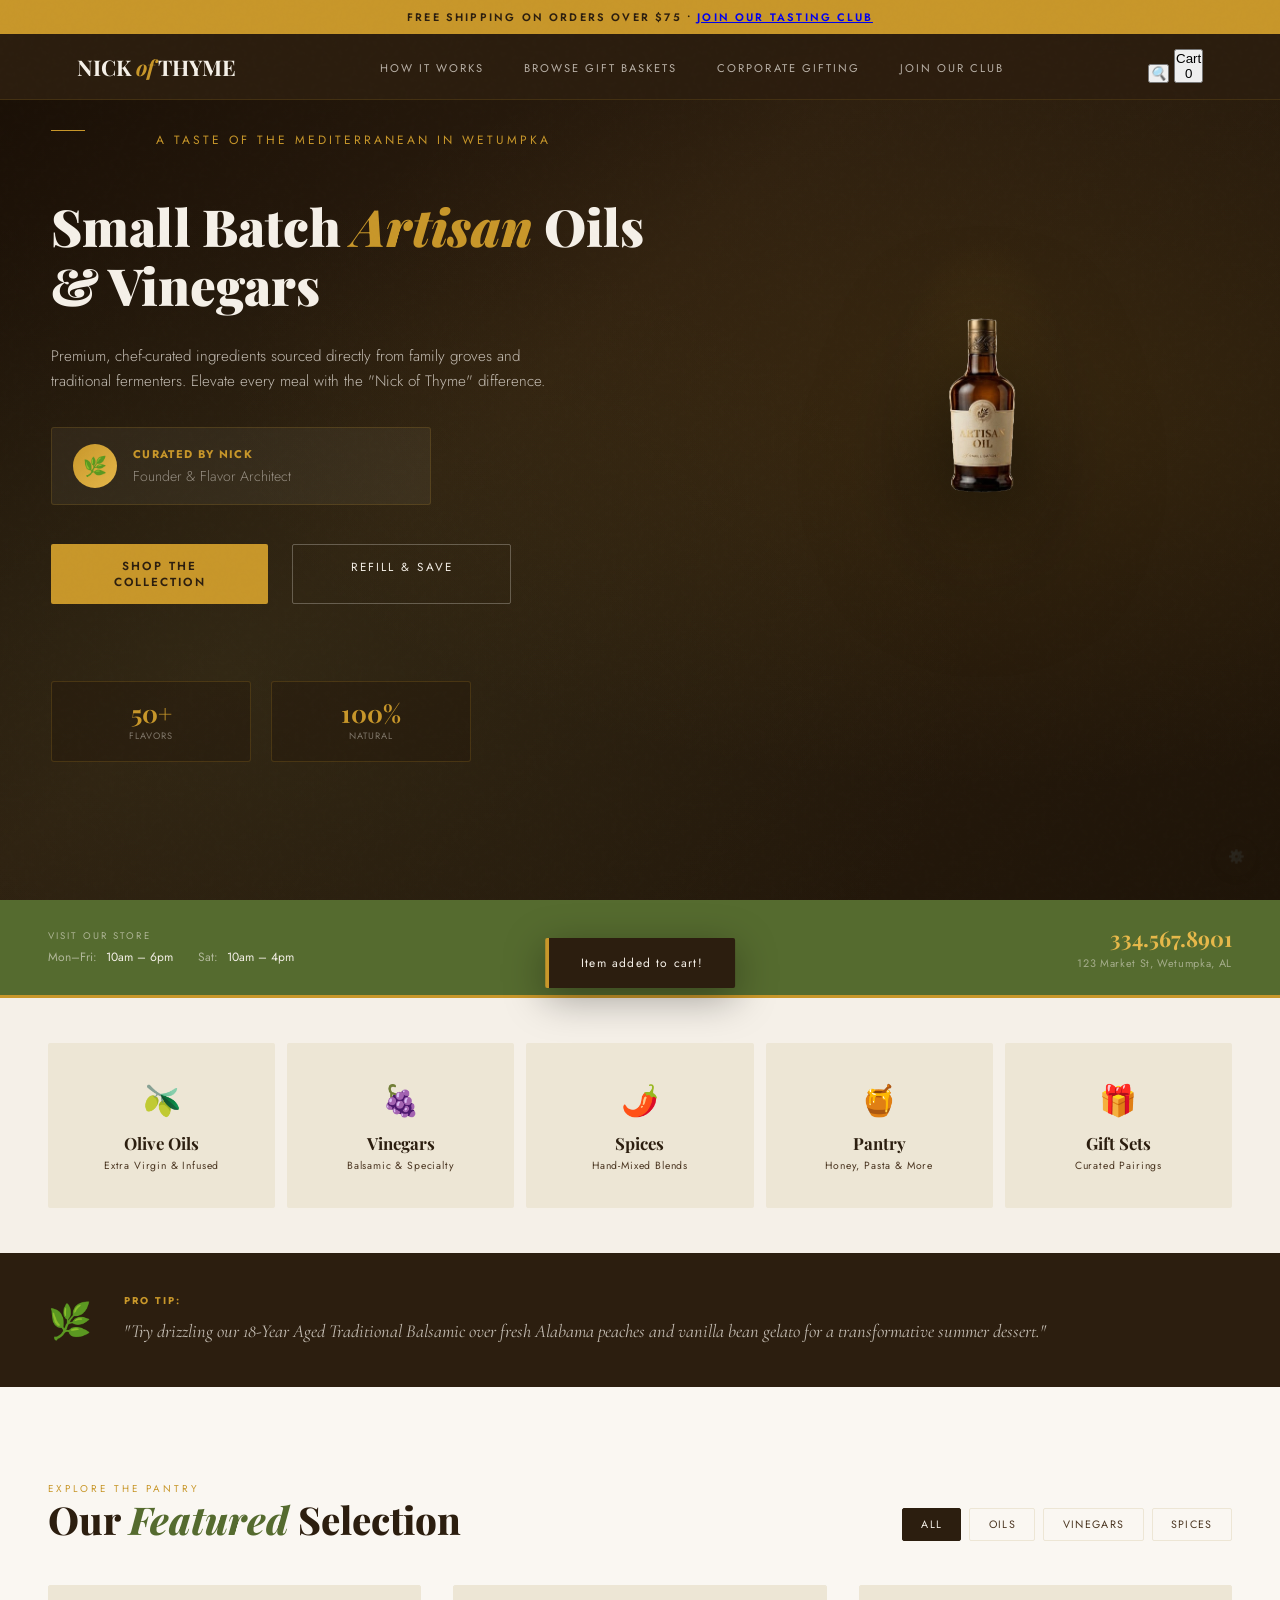
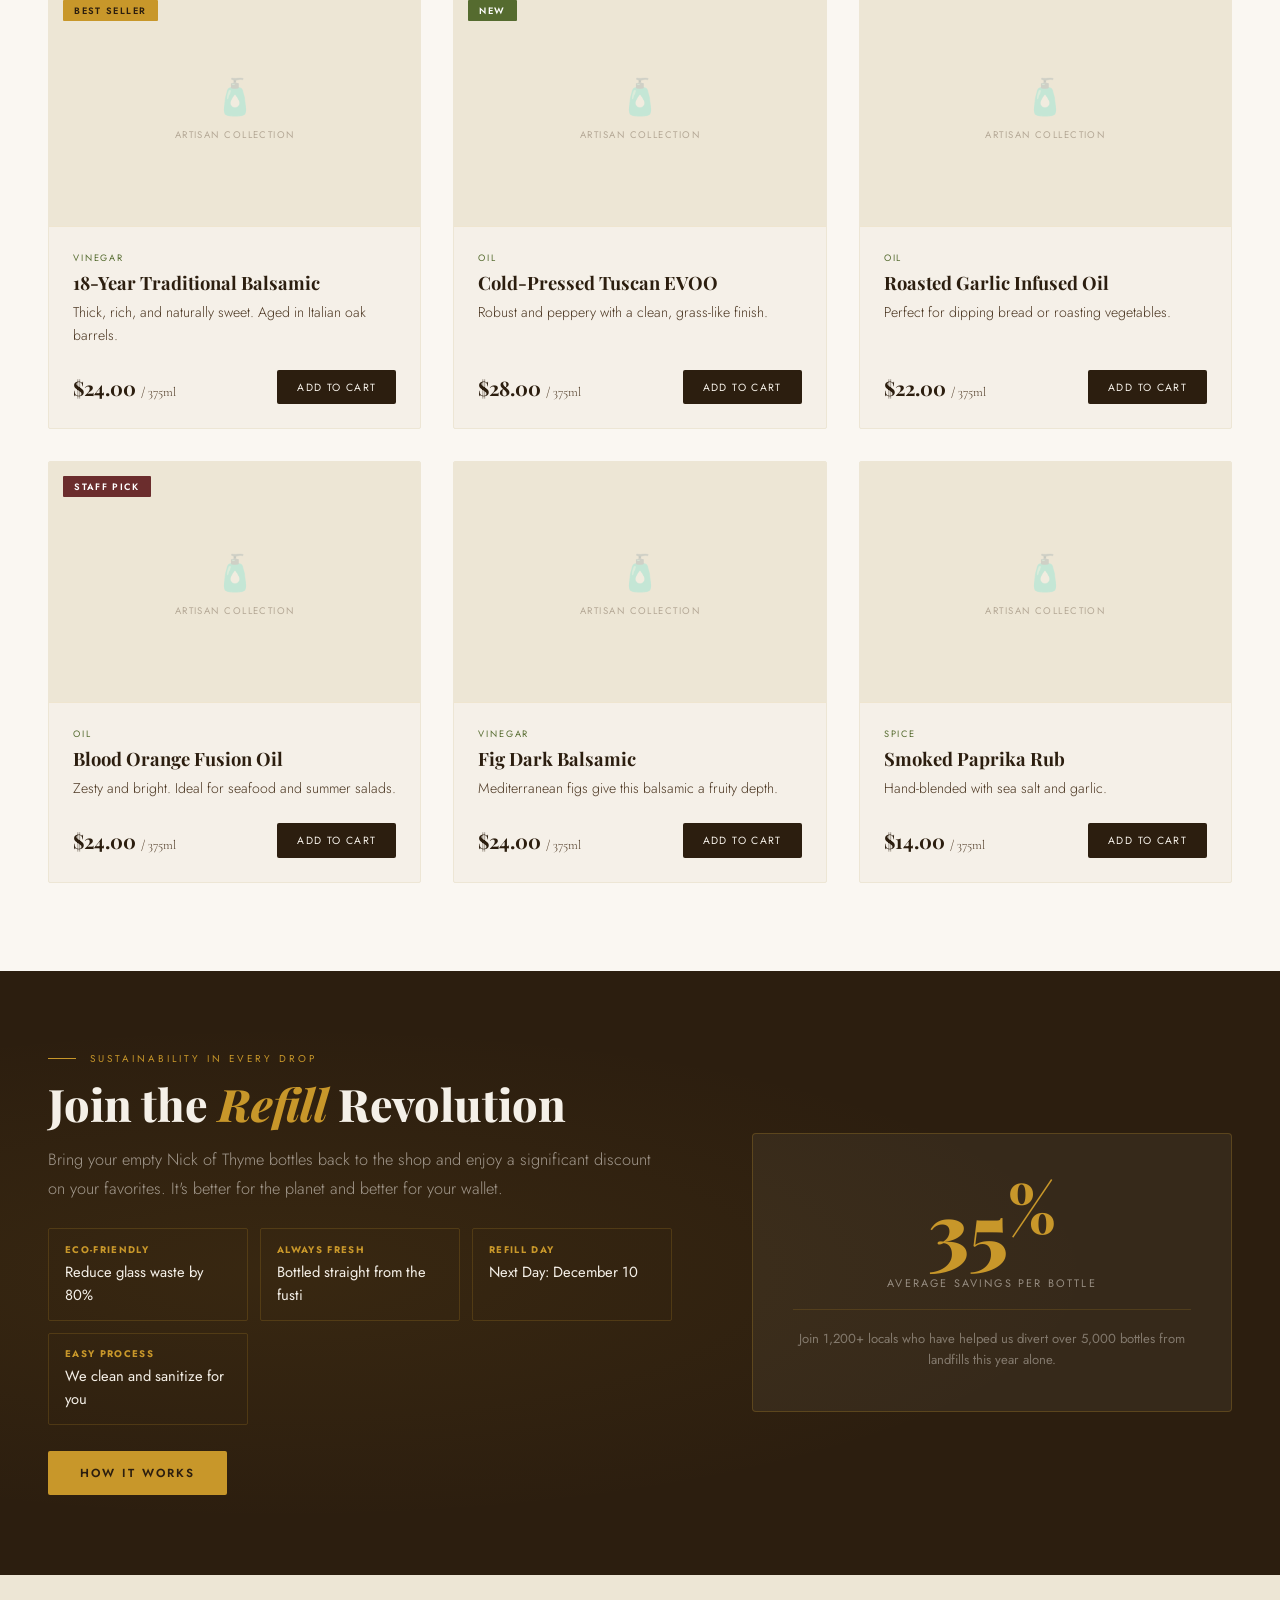
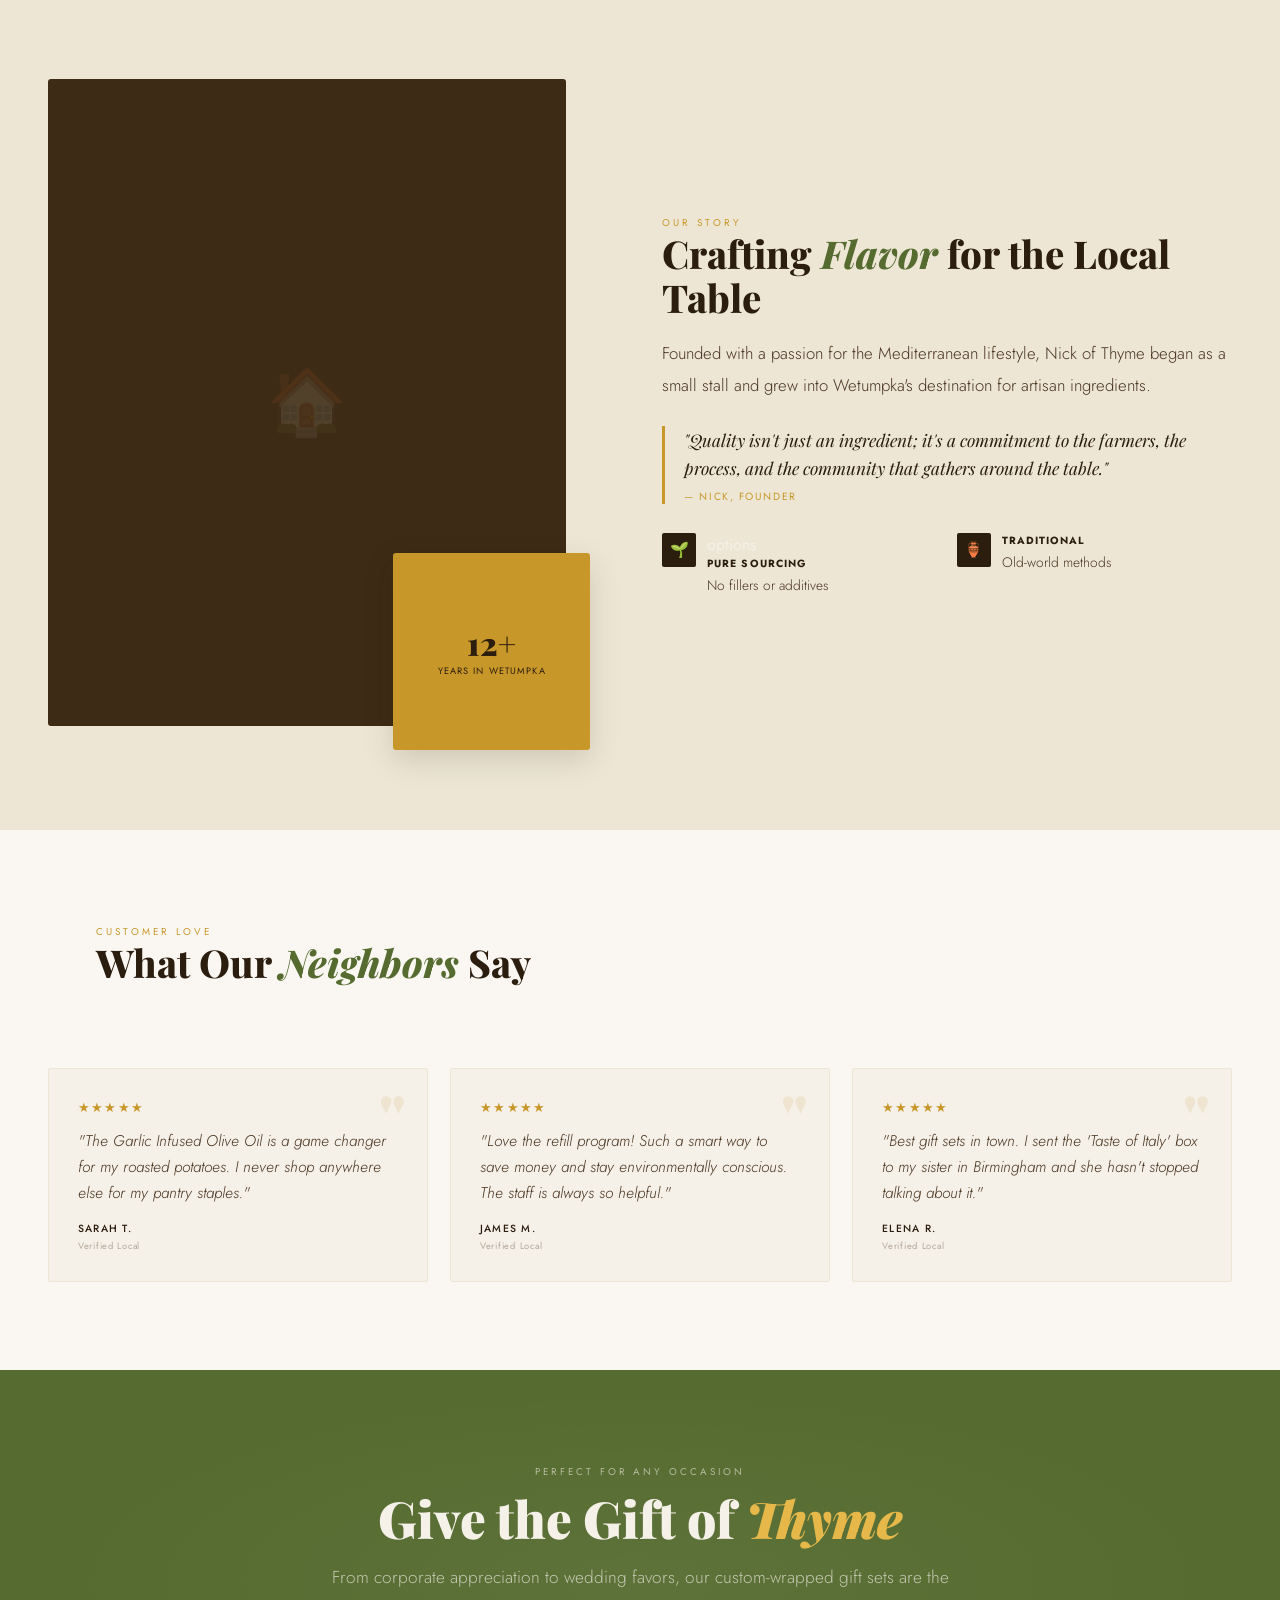
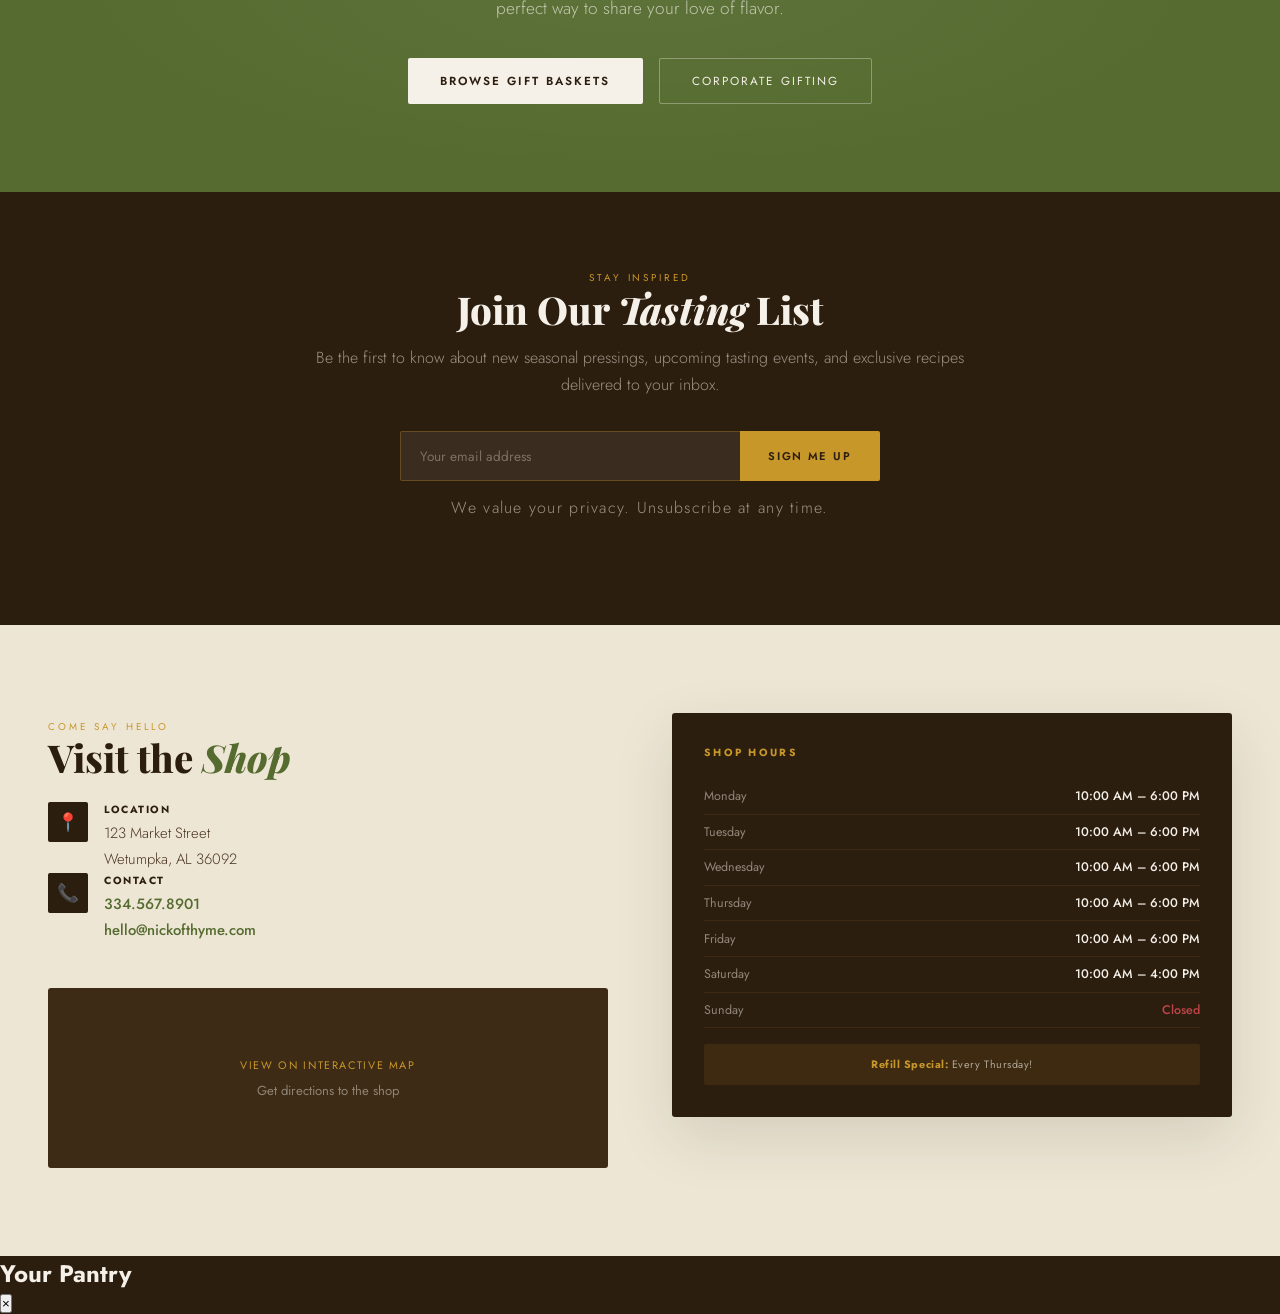
==== index.html @ d901229c "changed order of style sheets" ====
<!doctype html>
<html lang="en">
  <head>
    <meta charset="UTF-8" />
    <meta name="viewport" content="width=device-width, initial-scale=1.0" />
    <title>Nick of Thyme | Oil · Vinegar · Spices · Wetumpka, AL</title>

    <!-- Google Fonts -->
    <link
      href="https://fonts.googleapis.com/css2?family=Playfair+Display:ital,wght@0,400;0,700;0,900;1,400;1,700&family=Cormorant+Garamond:ital,wght@0,300;0,400;0,500;1,300;1,400&family=Jost:wght@300;400;500;600&display=swap"
      rel="stylesheet"
    />

    <!-- Core & Architecture Stylesheets -->
    <link rel="stylesheet" href="css/main.css" />
    <link rel="stylesheet" href="css/components.css" />
    <link rel="stylesheet" href="css/layout.css" />

    <!-- Third-Party Scripts -->
    <script src="https://js.stripe.com/v3/"></script>
    <script>
      // Automatically load the navbar fragment
      fetch("navbar.html")
        .then((response) => response.text())
        .then((data) => {
          document.getElementById("navbar-placeholder").innerHTML = data;
        })
        .catch((err) => console.error("Error loading navigation:", err));
    </script>
  </head>
  <body>
    <!-- ── ANNOUNCEMENT BAR ── -->
    <div class="ann-bar" id="ann-bar-top">
      FREE SHIPPING ON ORDERS OVER $75 •
      <a href="#club">JOIN OUR TASTING CLUB</a>
    </div>

    <!-- ── MAIN NAVIGATION ── -->
    <div id="navbar-placeholder"></div>

    <section class="hero">
      <div class="hero-bg"></div>
      <div class="hero-content">
        <div class="hero-left">
          <div class="hero-eyebrow">
            A Taste of the Mediterranean in Wetumpka
          </div>
          <h1>Small Batch <em>Artisan</em> Oils & Vinegars</h1>
          <p class="hero-sub">
            Premium, chef-curated ingredients sourced directly from family
            groves and traditional fermenters. Elevate every meal with the "Nick
            of Thyme" difference.
          </p>

          <div class="hero-founder">
            <div class="founder-avatar">🌿</div>
            <div class="founder-info">
              <strong>Curated by Nick</strong>
              <span>Founder & Flavor Architect</span>
            </div>
          </div>

          <div class="hero-ctas">
            <a href="#shop" class="btn-gold" aria-label="Shop our collection"
              >Shop the Collection</a
            >
            <a
              href="#refill"
              class="btn-outline-light"
              aria-label="Learn about our refill program"
              >Refill & Save</a
            >
          </div>

          <div class="hero-badges">
            <div class="h-badge">
              <span class="h-badge-num">50+</span>
              <span class="h-badge-lbl">Flavors</span>
            </div>
            <div class="h-badge">
              <span class="h-badge-num">100%</span>
              <span class="h-badge-lbl">Natural</span>
            </div>
          </div>
        </div>

        <div class="hero-visual">
          <div class="bottle-scene">
            <div class="bottle-glow"></div>
            <div class="bottle-float">
              <img
                src="images/artisan-oil-bottle.png"
                alt="Premium Artisan Olive Oil Bottle"
                class="bottle-image"
              />
            </div>
          </div>
        </div>
      </div>

      <div class="hero-scroll">
        <div class="scroll-line"></div>
        <span>Scroll</span>
      </div>
    </section>

    <!-- ── HOURS & STORE LOCATION INFO BAND ── -->
    <div class="hours-band">
      <div class="hours-band-inner">
        <div class="hb-section">
          <span class="hb-label">Visit Our Store</span>
          <div class="hb-hours">
            <div class="hb-item"><span>Mon–Fri:</span> 10am – 6pm</div>
            <div class="hb-item"><span>Sat:</span> 10am – 4pm</div>
          </div>
        </div>
        <div class="hb-contact">
          <a
            href="tel:3345678901"
            class="hb-phone"
            aria-label="Call us at 334-567-8901"
            >334.567.8901</a
          >
          <p class="hb-address">123 Market St, Wetumpka, AL</p>
        </div>
      </div>
    </div>

    <!-- ── CATEGORY QUICK-LINKS ── -->
    <section class="cats">
      <div class="cats-inner">
        <div
          class="cat-card"
          onclick="filterCategory('oil')"
          role="button"
          tabindex="0"
          aria-label="View Olive Oils"
        >
          <span class="cat-icon">🫒</span>
          <span class="cat-name">Olive Oils</span>
          <span class="cat-sub">Extra Virgin & Infused</span>
        </div>

        <div
          class="cat-card"
          onclick="filterCategory('vinegar')"
          role="button"
          tabindex="0"
          aria-label="View Vinegars"
        >
          <span class="cat-icon">🍇</span>
          <span class="cat-name">Vinegars</span>
          <span class="cat-sub">Balsamic & Specialty</span>
        </div>

        <div
          class="cat-card"
          onclick="filterCategory('spices')"
          role="button"
          tabindex="0"
          aria-label="View Spices"
        >
          <span class="cat-icon">🌶️</span>
          <span class="cat-name">Spices</span>
          <span class="cat-sub">Hand-Mixed Blends</span>
        </div>

        <div
          class="cat-card"
          onclick="filterCategory('pantry')"
          role="button"
          tabindex="0"
          aria-label="View Pantry Items"
        >
          <span class="cat-icon">🍯</span>
          <span class="cat-name">Pantry</span>
          <span class="cat-sub">Honey, Pasta & More</span>
        </div>

        <div
          class="cat-card"
          onclick="filterCategory('gifts')"
          role="button"
          tabindex="0"
          aria-label="View Gifts"
        >
          <span class="cat-icon">🎁</span>
          <span class="cat-name">Gift Sets</span>
          <span class="cat-sub">Curated Pairings</span>
        </div>
      </div>
    </section>

    <!-- ── TASTING BANNER BAND ── -->
    <section class="tasting-band">
      <div class="tasting-inner">
        <span class="tasting-olive">🌿</span>
        <p class="tasting-text">
          <strong>Pro Tip:</strong>
          "Try drizzling our 18-Year Aged Traditional Balsamic over fresh
          Alabama peaches and vanilla bean gelato for a transformative summer
          dessert."
        </p>
      </div>
    </section>

    <!-- ── SHOP SECTION STOREFRONT ── -->
    <section class="shop" id="shop">
      <div class="sec-header">
        <div class="sh-left">
          <span class="sec-eyebrow">Explore the Pantry</span>
          <h2 class="sec-title">Our <em>Featured</em> Selection</h2>
        </div>
        <div
          class="filter-row"
          role="tablist"
          aria-label="Product Filtering Options"
        >
          <button
            class="ftab active"
            onclick="filterCategory('all')"
            role="tab"
            aria-selected="true"
            aria-label="Show all products"
          >
            All
          </button>
          <button
            class="ftab"
            onclick="filterCategory('oil')"
            role="tab"
            aria-selected="false"
            aria-label="Show only oils"
          >
            Oils
          </button>
          <button
            class="ftab"
            onclick="filterCategory('vinegar')"
            role="tab"
            aria-selected="false"
            aria-label="Show only vinegars"
          >
            Vinegars
          </button>
          <button
            class="ftab"
            onclick="filterCategory('spices')"
            role="tab"
            aria-selected="false"
            aria-label="Show only spices"
          >
            Spices
          </button>
        </div>
      </div>

      <!-- Target Grid Container for Dynamic JavaScript Injection -->
      <div class="pgrid" id="product-grid" aria-live="polite"></div>
    </section>

    <!-- ── REFILL & SUSTAINABILITY SECTION ── -->
    <section class="refill" id="refill">
      <div class="refill-inner">
        <div class="refill-text">
          <div class="re">Sustainability in Every Drop</div>
          <h2>Join the <em>Refill</em> Revolution</h2>
          <p>
            Bring your empty Nick of Thyme bottles back to the shop and enjoy a
            significant discount on your favorites. It's better for the planet
            and better for your wallet.
          </p>

          <div class="refill-grid">
            <div class="ri">
              <strong>Eco-Friendly</strong>
              <span>Reduce glass waste by 80%</span>
            </div>
            <div class="ri">
              <strong>Always Fresh</strong>
              <span>Bottled straight from the fusti</span>
            </div>
            <div class="ri">
              <strong>Refill Day</strong>
              <span id="next-refill-day">Loading next Thursday...</span>
            </div>
            <div class="ri">
              <strong>Easy Process</strong>
              <span>We clean and sanitize for you</span>
            </div>
          </div>

          <button
            class="btn-gold"
            aria-label="Learn how the refill program works"
          >
            How it Works
          </button>
        </div>

        <div
          class="savings-card"
          role="region"
          aria-label="Savings Information"
        >
          <span class="savings-big">35<sup>%</sup></span>
          <span class="savings-lbl">Average Savings per bottle</span>
          <p class="savings-note">
            Join 1,200+ locals who have helped us divert over 5,000 bottles from
            landfills this year alone.
          </p>
        </div>
      </div>
    </section>

    <!-- ── ABOUT OUR STORY SECTION ── -->
    <section class="about" id="about">
      <div class="about-inner">
        <div class="about-img-wrap">
          <div
            class="about-img"
            role="img"
            aria-label="Nick of Thyme Story Illustration Placeholder"
          >
            <span style="font-size: 4rem; opacity: 0.1">🏠</span>
          </div>
          <div class="about-accent">
            <strong>12+</strong>
            <span>Years in Wetumpka</span>
          </div>
        </div>
        <div class="about-text">
          <span class="sec-eyebrow">Our Story</span>
          <h2>Crafting <em>Flavor</em> for the Local Table</h2>
          <p>
            Founded with a passion for the Mediterranean lifestyle, Nick of
            Thyme began as a small stall and grew into Wetumpka's destination
            for artisan ingredients.
          </p>
          <div class="about-quote">
            <blockquote>
              "Quality isn't just an ingredient; it's a commitment to the
              farmers, the process, and the community that gathers around the
              table."
            </blockquote>
            <cite>— Nick, Founder</cite>
          </div>
          <div class="about-feats">
            <div class="af">
              <div class="af-icon">🌱</div>
              <div class="af-text">
                options <strong>Pure Sourcing</strong>
                <span>No fillers or additives</span>
              </div>
            </div>
            <div class="af">
              <div class="af-icon">🏺</div>
              <div class="af-text">
                <strong>Traditional</strong>
                <span>Old-world methods</span>
              </div>
            </div>
          </div>
        </div>
      </div>
    </section>

    <!-- ── CUSTOMER REVIEWS SECTION ── -->
    <section class="reviews">
      <div class="sec-header header-center">
        <div>
          <span class="sec-eyebrow">Customer Love</span>
          <h2 class="sec-title">What Our <em>Neighbors</em> Say</h2>
        </div>
      </div>

      <div class="reviews-grid">
        <div class="rcard" role="article">
          <div class="rstars" aria-label="5 stars">★★★★★</div>
          <p class="rtext">
            "The Garlic Infused Olive Oil is a game changer for my roasted
            potatoes. I never shop anywhere else for my pantry staples."
          </p>
          <div class="rauthor">Sarah T.</div>
          <div class="rsource">Verified Local</div>
        </div>

        <div class="rcard" role="article">
          <div class="rstars" aria-label="5 stars">★★★★★</div>
          <p class="rtext">
            "Love the refill program! Such a smart way to save money and stay
            environmentally conscious. The staff is always so helpful."
          </p>
          <div class="rauthor">James M.</div>
          <div class="rsource">Verified Local</div>
        </div>

        <div class="rcard" role="article">
          <div class="rstars" aria-label="5 stars">★★★★★</div>
          <p class="rtext">
            "Best gift sets in town. I sent the 'Taste of Italy' box to my
            sister in Birmingham and she hasn't stopped talking about it."
          </p>
          <div class="rauthor">Elena R.</div>
          <div class="rsource">Verified Local</div>
        </div>
      </div>
    </section>

    <!-- ── CURATED GIFTING SECTION ── -->
    <section class="gifts" id="gifts">
      <div class="gifts-inner">
        <div class="gifts-content">
          <span class="sec-eyebrow">Perfect for Any Occasion</span>
          <h2>Give the Gift of <em>Thyme</em></h2>
          <p>
            From corporate appreciation to wedding favors, our custom-wrapped
            gift sets are the perfect way to share your love of flavor.
          </p>
        </div>

        <div class="gift-btns">
          <button class="btn-cream" aria-label="Shop gift baskets">
            Browse Gift Baskets
          </button>
          <button class="btn-ghost-c" aria-label="Order corporate gifts">
            Corporate Gifting
          </button>
        </div>
      </div>
    </section>

    <!-- ── TASTING CLUB EMAIL NEWSLETTER ── -->
    <section class="email-section" id="club">
      <div class="email-inner">
        <span class="sec-eyebrow">Stay Inspired</span>
        <h2>Join Our <em>Tasting</em> List</h2>
        <p>
          Be the first to know about new seasonal pressings, upcoming tasting
          events, and exclusive recipes delivered to your inbox.
        </p>

        <form
          class="email-form"
          onsubmit="
            event.preventDefault();
            showToast('Welcome to the club!');
            this.style.display = 'none';
            document.getElementById('email-success-msg').style.display =
              'block';
          "
        >
          <input
            type="email"
            class="email-input"
            placeholder="Your email address"
            required
            aria-label="Email address for newsletter"
          />
          <button
            type="submit"
            class="email-submit"
            aria-label="Subscribe to newsletter"
          >
            Sign Me Up
          </button>
        </form>

        <!-- Dynamic Form Success State Message -->
        <div class="email-success" id="email-success-msg" aria-live="polite">
          Thank you for joining! Check your inbox for a 10% discount code.
        </div>

        <p class="email-note">
          We value your privacy. Unsubscribe at any time.
        </p>
      </div>
    </section>

    <!-- ── VISIT & CONTACT DETAILS ── -->
    <section class="visit" id="visit">
      <div class="visit-inner">
        <div class="visit-text">
          <span class="sec-eyebrow">Come Say Hello</span>
          <h2>Visit the <em>Shop</em></h2>

          <div class="visit-details">
            <div class="visit-info-group">
              <div class="vi">
                <div class="vi-icon">📍</div>
                <div class="vi-text">
                  <strong>Location</strong>
                  <span>123 Market Street<br />Wetumpka, AL 36092</span>
                </div>
              </div>

              <div class="vi">
                <div class="vi-icon">📞</div>
                <div class="vi-text">
                  <strong>Contact</strong>
                  <a href="tel:3345678901" aria-label="Call store"
                    >334.567.8901</a
                  ><br />
                  <a
                    href="mailto:hello@nickofthyme.com"
                    aria-label="Email store"
                    >hello@nickofthyme.com</a
                  >
                </div>
              </div>
            </div>

            <a
              href="https://maps.google.com"
              target="_blank"
              rel="noopener"
              class="map-placeholder"
              aria-label="View store address on Google Maps"
            >
              <span>View on Interactive Map</span>
              <p>Get directions to the shop</p>
            </a>
          </div>
        </div>

        <!-- Operating Hours Card -->
        <div class="hours-box">
          <h3>Shop Hours</h3>
          <div class="hrow">
            <span class="day">Monday</span>
            <span class="time" id="hour-mon">10:00 AM – 6:00 PM</span>
          </div>
          <div class="hrow">
            <span class="day">Tuesday</span>
            <span class="time" id="hour-tue">10:00 AM – 6:00 PM</span>
          </div>
          <div class="hrow">
            <span class="day">Wednesday</span>
            <span class="time" id="hour-wed">10:00 AM – 6:00 PM</span>
          </div>
          <div class="hrow">
            <span class="day">Thursday</span>
            <span class="time" id="hour-thu">10:00 AM – 6:00 PM</span>
          </div>
          <div class="hrow">
            <span class="day">Friday</span>
            <span class="time" id="hour-fri">10:00 AM – 6:00 PM</span>
          </div>
          <div class="hrow">
            <span class="day">Saturday</span>
            <span class="time" id="hour-sat">10:00 AM – 4:00 PM</span>
          </div>
          <div class="hrow">
            <span class="day">Sunday</span>
            <span class="closed" id="hour-sun">Closed</span>
          </div>
          <div class="refill-note">
            <strong>Refill Special:</strong> Every Thursday!
          </div>
        </div>
      </div>
    </section>

    <!-- ── FOOTER placeholder ── -->
    <!-- TODO: Insert your layout footer component/include call right here -->

    <!-- ── SHOPPING CART OVERLAY & DRAWER ── -->
    <div
      class="cart-overlay"
      id="cart-overlay"
      onclick="toggleCart(false)"
    ></div>

    <div
      class="cart-drawer"
      id="cart-drawer"
      role="dialog"
      aria-modal="true"
      aria-label="Shopping Cart Drawer"
    >
      <div class="cart-head">
        <h2>Your Pantry</h2>
        <button
          class="close-cart"
          onclick="toggleCart(false)"
          aria-label="Close cart drawer"
        >
          &times;
        </button>
      </div>
      <div class="cart-body" id="cart-items-container"></div>
      <div class="cart-foot" id="cart-footer"></div>
    </div>

    <!-- ── STORE MANAGER DASHBOARD BUTTON TRIGGER ── -->
    <button
      class="admin-trigger"
      onclick="openAdmin()"
      title="Admin Settings"
      aria-label="Open Store Manager Settings"
    >
      ⚙️
    </button>

    <!-- ── ADMIN MANAGEMENT CONTROL MODAL ── -->
    <div
      class="admin-modal"
      id="admin-modal"
      role="dialog"
      aria-modal="true"
      aria-label="Store Manager Control Panel"
    >
      <div class="admin-card">
        <div class="admin-header">
          <h2>Store Manager</h2>
          <button
            class="admin-close-btn"
            onclick="closeAdmin()"
            aria-label="Close admin control panel"
          >
            &times;
          </button>
        </div>

        <!-- Dashboard Navigation Tabs -->
        <div class="admin-tabs" role="tablist" aria-label="Admin Sections">
          <div
            class="atab active"
            role="tab"
            aria-selected="true"
            onclick="switchAdminTab('ann', this)"
          >
            Announcement
          </div>
          <div
            class="atab"
            role="tab"
            aria-selected="false"
            onclick="switchAdminTab('hours', this)"
          >
            Store Hours
          </div>
          <div
            class="atab"
            role="tab"
            aria-selected="false"
            onclick="switchAdminTab('products', this)"
          >
            Products
          </div>
        </div>

        <!-- Active Panel Viewports -->
        <div class="admin-content">
          <!-- Announcement View Panel -->
          <div id="tab-ann" class="admin-panel active">
            <div class="admin-field">
              <label for="announceText">Top Bar Announcement Text/HTML</label>
              <textarea id="announceText" class="admin-input" rows="3">
FREE SHIPPING ON ORDERS OVER $75 • &lt;a&gt;JOIN OUR TASTING CLUB&lt;/a&gt;</textarea
              >
            </div>
            <button class="btn-gold" onclick="saveAnnouncement()">
              Update Banner
            </button>
          </div>

          <!-- Store Operating Hours Panel -->
          <div id="tab-hours" class="admin-panel">
            <div class="admin-field admin-grid-fields">
              <div>
                <label for="hour-mon-in">Mon-Fri Hours</label>
                <input
                  type="text"
                  type="text"
                  id="hour-mon-in"
                  class="admin-input"
                  value="10:00 AM – 6:00 PM"
                />
              </div>
              <div>
                <label for="hour-sat-in">Saturday Hours</label>
                <input
                  type="text"
                  id="hour-sat-in"
                  class="admin-input"
                  value="10:00 AM – 4:00 PM"
                />
              </div>
            </div>
            <button class="btn-gold" onclick="saveHours()">Save Hours</button>
          </div>

          <!-- Inventory & Products Panel -->
          <div id="tab-products" class="admin-panel">
            <p class="admin-placeholder-text">
              Product management coming soon to this dashboard.
            </p>
          </div>
        </div>
      </div>
    </div>

    <!-- ── GLOBAL NOTIFICATION TOAST UNIFIED POPUP ── -->
    <div class="toast" id="toast" role="status" aria-live="polite">
      Item added to cart!
    </div>

    <div id="footer-placeholder"></div>

    <!-- Main JavaScript Interface logic -->
    <script src="main.js"></script>
  </body>
</html>
---- css/main.css ----
/* ==========================================================================
   MAIN SITE SYSTEM CONFIGURATION (Synchronized with layout.css)
   ========================================================================== */
:root {
  /* Harmonized Color Palette */
  --cream: #f5f0e8;
  --parchment: #ede6d5;
  --bark: #2c1e0f;
  --bark-light: #3d2b15;
  --olive: #5a6b3a;
  --olive-light: #7a8f52;
  --gold: #c8972a;
  --gold-light: #e6b84a;
  --wine: #6b2d2d;
  --warm-white: #faf7f2;
  --text-dark: #1a1208;
  --text-mid: #4a3520;
  --shadow: 0 20px 60px rgba(44, 30, 15, 0.12);
}

html {
  scroll-behavior: smooth;
}

/* We removed the duplicate margin/padding overrides and global font families 
   from the body element so they no longer smash your layout.css adjustments.
*/

/* ==========================================================================
   HIGH-END TEXTURED GRAIN OVERLAY
   ========================================================================== */
body::before {
  content: "";
  position: fixed;
  inset: 0;
  /* Premium micro-grain fractal noise pattern layer */
  background-image: url("data:image/svg+xml,%3Csvg viewBox='0 0 200 200' xmlns='http://www.w3.org/2000/svg'%3E%3Cfilter id='n'%3E%3CfeTurbulence type='fractalNoise' baseFrequency='0.85' numOctaves='4' stitchTiles='stitch'/%3E%3C/filter%3E%3Crect width='100%25' height='100%25' filter='url(%23n)' opacity='0.035'/%3E%3C/svg%3E");
  pointer-events: none;
  z-index: 9999;
  opacity: 0.35; /* Softened slightly so it doesn't muddy dark background gradients */
}
---- css/components.css ----
/* ==========================================================================
   ── HERO SECTION ──
   ========================================================================== */
.hero {
  min-height: 100vh;
  background: var(--bark);
  position: relative;
  display: flex;
  align-items: center;
  overflow: hidden;
  padding-top: 110px; /* Accounts gracefully for fixed nav + announcement height */
  padding-bottom: 60px;
}

.hero-bg {
  position: absolute;
  inset: 0;
  background:
    radial-gradient(
      ellipse at 78% 45%,
      rgba(200, 151, 42, 0.1) 0%,
      transparent 55%
    ),
    radial-gradient(
      ellipse at 18% 75%,
      rgba(90, 107, 58, 0.13) 0%,
      transparent 50%
    ),
    linear-gradient(138deg, #180e05 0%, #2c1e0f 42%, #1e1408 100%);
}

.hero-content {
  position: relative;
  z-index: 2;
  max-width: 1280px;
  margin: 0 auto;
  padding: 0 5rem;
  display: grid;
  grid-template-columns: 1fr 1fr;
  align-items: center;
  gap: 4rem;
  width: 100%;
}

/* Added relative structural wrapper to give floating elements a safe anchor */
.hero-text-side {
  position: relative;
  display: flex;
  flex-direction: column;
  align-items: flex-start;
}

.hero-eyebrow {
  font-family: "Jost", sans-serif;
  font-size: 0.65rem;
  font-weight: 400;
  letter-spacing: 0.38em;
  text-transform: uppercase;
  color: var(--gold);
  margin-bottom: 1.4rem;
  display: flex;
  align-items: center;
  gap: 1rem;
  animation: fadeUp 0.8s ease both;
}

.hero-eyebrow::before {
  content: "";
  display: block;
  width: 34px;
  height: 1px;
  background: var(--gold);
  flex-shrink: 0;
}

.hero h1 {
  font-family: "Playfair Display", serif;
  font-size: clamp(
    2.4rem,
    5vw,
    5.2rem
  ); /* Slightly optimized low end font limit */
  font-weight: 900;
  color: var(--cream);
  line-height: 1.04;
  margin-bottom: 1.4rem;
  animation: fadeUp 0.8s ease 0.12s both;
}

.hero h1 em {
  color: var(--gold);
  font-style: italic;
}

.hero-sub {
  font-size: 1.12rem;
  font-weight: 300;
  color: rgba(245, 240, 232, 0.58);
  line-height: 1.78;
  max-width: 460px;
  margin-bottom: 1.8rem;
  animation: fadeUp 0.8s ease 0.25s both;
}

.hero-founder {
  display: flex;
  align-items: center;
  gap: 1rem;
  margin-bottom: 2.4rem;
  animation: fadeUp 0.8s ease 0.35s both;
  padding: 1rem 1.3rem;
  background: rgba(245, 240, 232, 0.05);
  border: 1px solid rgba(200, 151, 42, 0.18);
  border-radius: 3px;
  width: 100%;
  max-width: 380px;
}

.founder-avatar {
  width: 44px;
  height: 44px;
  border-radius: 50%;
  background: linear-gradient(135deg, var(--gold), var(--gold-light));
  display: flex;
  align-items: center;
  justify-content: center;
  font-size: 1.2rem;
  flex-shrink: 0;
}

.founder-info strong {
  font-family: "Jost", sans-serif;
  font-size: 0.7rem;
  letter-spacing: 0.12em;
  text-transform: uppercase;
  color: var(--gold);
  display: block;
  margin-bottom: 0.15rem;
}

.founder-info span {
  color: rgba(245, 240, 232, 0.5);
  font-size: 0.88rem;
  font-weight: 300;
}

.hero-ctas {
  display: flex;
  gap: 1rem;
  width: 100%;
  max-width: 460px;
  animation: fadeUp 0.8s ease 0.45s both;
}

.btn-gold,
.btn-outline-light {
  padding: 0.88rem 2rem;
  border-radius: 2px;
  font-family: "Jost", sans-serif;
  font-size: 0.73rem;
  letter-spacing: 0.18em;
  text-transform: uppercase;
  cursor: pointer;
  transition: all 0.28s;
  text-decoration: none;
  display: inline-block;
  flex: 1; /* Allows buttons to share container space equally */
  text-align: center;
}

.btn-gold {
  background: var(--gold);
  color: var(--bark);
  border: none;
  font-weight: 600;
}

.btn-gold:hover {
  background: var(--gold-light);
  transform: translateY(-2px);
  box-shadow: 0 8px 26px rgba(200, 151, 42, 0.3);
}

.btn-outline-light {
  background: transparent;
  color: var(--cream);
  border: 1px solid rgba(245, 240, 232, 0.28);
  font-weight: 400;
}

.btn-outline-light:hover {
  border-color: var(--cream);
  background: rgba(245, 240, 232, 0.07);
}

/* ── HERO VISUAL ASSETS ── */
.hero-visual {
  display: flex;
  justify-content: center;
  align-items: center;
  animation: fadeUp 0.8s ease 0.18s both;
  width: 100%;
}

.bottle-scene {
  position: relative;
  width: 340px;
  height: 470px;
}

.bottle-glow {
  position: absolute;
  top: 50%;
  left: 50%;
  transform: translate(-50%, -50%);
  width: 190px;
  height: 370px;
  background: radial-gradient(
    ellipse,
    rgba(200, 151, 42, 0.13) 0%,
    transparent 68%
  );
  border-radius: 50%;
}

.bottle-float {
  position: absolute;
  top: 50%;
  left: 50%;
  /* Added absolute translate vector centering alignment baseline safety anchor */
  transform: translate(-50%, -50%);
  filter: drop-shadow(0 26px 52px rgba(0, 0, 0, 0.52));
  animation: float 6s ease-in-out infinite;
}

.hero-badges {
  position: absolute;
  bottom: -45px; /* Shifted slightly to clear button bounds cleaner */
  left: 0;
  right: 0;
  display: flex;
  gap: 0.8rem;
  width: 100%;
}

.h-badge {
  background: rgba(245, 240, 232, 0.05);
  border: 1px solid rgba(200, 151, 42, 0.2);
  border-radius: 3px;
  padding: 0.7rem 0.9rem;
  text-align: center;
  flex: 1;
}

.h-badge-num {
  font-family: "Playfair Display", serif;
  font-size: 1.55rem;
  color: var(--gold);
  font-weight: 700;
  display: block;
  line-height: 1;
}

.h-badge-lbl {
  font-family: "Jost", sans-serif;
  font-size: 0.58rem;
  letter-spacing: 0.12em;
  text-transform: uppercase;
  color: rgba(245, 240, 232, 0.42);
  margin-top: 0.2rem;
  display: block;
}

.hero-scroll {
  position: absolute;
  bottom: 2.5rem;
  left: 50%;
  transform: translateX(-50%);
  display: flex;
  flex-direction: column;
  align-items: center;
  gap: 0.4rem;
  z-index: 2;
}

.scroll-line {
  width: 1px;
  height: 36px;
  background: linear-gradient(to bottom, rgba(200, 151, 42, 0.55), transparent);
  animation: scrollPulse 2.2s ease-in-out infinite;
}

.hero-scroll span {
  font-family: "Jost", sans-serif;
  font-size: 0.58rem;
  letter-spacing: 0.22em;
  text-transform: uppercase;
  color: rgba(245, 240, 232, 0.32);
}

/* ==========================================================================
   ── HOURS BAND INTERSTITIAL ──
   ========================================================================== */
.hours-band {
  background: var(--olive);
  padding: 1.5rem 3rem;
  width: 100%;
  position: relative;
  z-index: 5;
}

.hours-band-inner {
  max-width: 1280px;
  margin: 0 auto;
  display: flex;
  align-items: center;
  justify-content: space-between;
  gap: 1.5rem;
}

.hb-section {
  display: flex;
  flex-direction: column;
}

.hb-label {
  font-family: "Jost", sans-serif;
  font-size: 0.6rem;
  letter-spacing: 0.22em;
  text-transform: uppercase;
  color: rgba(245, 240, 232, 0.55);
  margin-bottom: 0.35rem;
}

.hb-hours {
  display: flex;
  gap: 1.6rem;
}

.hb-item {
  font-family: "Jost", sans-serif;
  font-size: 0.75rem;
  color: var(--cream);
  white-space: nowrap; /* Prevents time signatures from wrapping into awkward splits */
}

.hb-item span {
  color: rgba(245, 240, 232, 0.58);
  margin-right: 0.3rem;
}

.hb-contact {
  text-align: right;
}

.hb-phone {
  font-family: "Playfair Display", serif;
  font-size: 1.35rem;
  color: var(--gold-light);
  text-decoration: none;
  font-weight: 700;
  display: block;
  transition: color 0.2s;
}

.hb-phone:hover {
  color: var(--cream);
}

.hb-address {
  font-family: "Jost", sans-serif;
  font-size: 0.68rem;
  letter-spacing: 0.06em;
  color: rgba(245, 240, 232, 0.5);
  margin-top: 0.2rem;
}

/* ==========================================================================
   ── SPECIFIC LOCAL BLOCK BREAKPOINTS ──
   ========================================================================== */
@media (max-width: 1024px) {
  .hero-content {
    padding: 0 2rem;
    gap: 2rem;
  }
}

@media (max-width: 768px) {
  .hours-band {
    padding: 1.5rem;
  }

  .hours-band-inner {
    flex-direction: column;
    text-align: center;
    gap: 1.25rem;
  }

  .hb-hours {
    justify-content: center;
    gap: 1rem;
  }

  .hb-contact {
    text-align: center;
  }
}

/* ==========================================================================
   ── CATEGORIES GRID BLOCK ──
   ========================================================================== */
.cats {
  background: var(--cream);
  padding: 2.8rem 0;
  border-top: 3px solid var(--gold);
  width: 100%;
}

.cats-inner {
  max-width: 1280px;
  margin: 0 auto;
  padding: 0 3rem;
  display: grid;
  /* Swapped rigid repeat count for auto-fit baseline safety rules */
  grid-template-columns: repeat(auto-fit, minmax(180px, 1fr));
  gap: 12px; /* Swapped 2px boundary gap for improved element framing definitions */
}

.cat-card {
  background: var(--parchment);
  padding: 2.2rem 1.5rem;
  text-align: center;
  cursor: pointer;
  transition: all 0.28s cubic-bezier(0.25, 0.46, 0.45, 0.94);
  position: relative;
  overflow: hidden;
  display: flex;
  flex-direction: column;
  align-items: center;
  justify-content: center;
  border-radius: 2px;
}

.cat-card::after {
  content: "";
  position: absolute;
  bottom: 0;
  left: 0;
  right: 0;
  height: 3px;
  background: var(--gold);
  transform: scaleX(0);
  transition: transform 0.28s ease;
}

.cat-card:hover::after {
  transform: scaleX(1);
}

.cat-card:hover {
  background: var(--bark);
  transform: translateY(-2px);
}

/* Cleaner, component-safe color transitions without strict string constraints */
.cat-card:hover .cat-icon,
.cat-card:hover .cat-name {
  color: var(--cream);
}

.cat-card:hover .cat-sub {
  color: var(
    --gold-light
  ); /* Changes copy color for enhanced visual contrast */
}

.cat-icon {
  font-size: 1.9rem;
  margin-bottom: 0.6rem;
  display: block;
  transition: color 0.28s;
}

.cat-name {
  font-family: "Playfair Display", serif;
  font-size: 1.05rem;
  font-weight: 700;
  color: var(--bark);
  display: block;
  margin-bottom: 0.25rem;
  transition: color 0.28s;
}

.cat-sub {
  font-family: "Jost", sans-serif;
  font-size: 0.65rem;
  letter-spacing: 0.08em;
  color: var(--text-mid);
  transition: color 0.28s;
}

/* ==========================================================================
   ── TASTING NOTE INTERSTITIAL ──
   ========================================================================== */
.tasting-band {
  background: var(--bark);
  padding: 2.5rem 3rem;
  width: 100%;
}

.tasting-inner {
  max-width: 1280px;
  margin: 0 auto;
  display: flex;
  align-items: center;
  gap: 2rem;
}

.tasting-olive {
  font-size: 2.2rem;
  flex-shrink: 0;
  user-select: none;
}

.tasting-text {
  font-family: "Cormorant Garamond", serif;
  font-size: 1.15rem;
  font-style: italic;
  color: rgba(245, 240, 232, 0.75);
  line-height: 1.7;
}

.tasting-text strong {
  color: var(--gold);
  font-style: normal;
  font-family: "Jost", sans-serif;
  font-size: 0.62rem;
  letter-spacing: 0.2em;
  text-transform: uppercase;
  display: block;
  margin-bottom: 0.4rem;
}

/* ==========================================================================
   ── PROVISIONS SHOP CATALOG ──
   ========================================================================== */
.shop {
  padding: 5.5rem 0;
  background: var(--warm-white);
  width: 100%;
}

.sec-header {
  max-width: 1280px;
  margin: 0 auto;
  padding: 0 3rem 2.8rem;
  display: flex;
  align-items: flex-end;
  justify-content: space-between;
  gap: 2rem;
}

.sec-title-area {
  display: flex;
  flex-direction: column;
}

.sec-eyebrow {
  font-family: "Jost", sans-serif;
  font-size: 0.62rem;
  font-weight: 400;
  letter-spacing: 0.3em;
  text-transform: uppercase;
  color: var(--gold);
  margin-bottom: 0.42rem;
}

.sec-title {
  font-family: "Playfair Display", serif;
  font-size: clamp(2rem, 3vw, 2.8rem);
  font-weight: 800;
  color: var(--bark);
  line-height: 1.1;
}

.sec-title em {
  color: var(--olive);
  font-style: italic;
}

.filter-row {
  display: flex;
  gap: 0.5rem;
  flex-wrap: wrap;
}

.ftab {
  font-family: "Jost", sans-serif;
  font-size: 0.67rem;
  letter-spacing: 0.12em;
  text-transform: uppercase;
  padding: 0.5rem 1.15rem;
  border: 1px solid var(--parchment);
  background: transparent;
  color: var(--text-mid);
  cursor: pointer;
  border-radius: 2px;
  transition: all 0.22s;
}

.ftab.active,
.ftab:hover {
  background: var(--bark);
  color: var(--cream);
  border-color: var(--bark);
}

.pgrid {
  max-width: 1280px;
  margin: 0 auto;
  padding: 0 3rem;
  display: grid;
  /* Automatically shifts column splits natively according to viewport restrictions */
  grid-template-columns: repeat(auto-fill, minmax(280px, 1fr));
  gap: 2rem;
}

/* --- PRODUCT COMPONENT CARDS --- */
.pcard {
  background: var(--cream);
  border: 1px solid var(--parchment);
  position: relative;
  overflow: hidden;
  transition: all 0.32s cubic-bezier(0.16, 1, 0.3, 1);
  cursor: pointer;
  display: flex;
  flex-direction: column;
  border-radius: 2px;
}

.pcard:hover {
  box-shadow: var(--shadow);
  transform: translateY(-4px);
}

.pbadge {
  position: absolute;
  top: 0.85rem;
  left: 0.85rem;
  z-index: 2;
  font-family: "Jost", sans-serif;
  font-size: 0.58rem;
  font-weight: 600;
  letter-spacing: 0.15em;
  text-transform: uppercase;
  padding: 0.26rem 0.72rem;
  border-radius: 1px;
  user-select: none;
}

.pb-best {
  background: var(--gold);
  color: var(--bark);
}
.pb-new {
  background: var(--olive);
  color: #fff;
}
.pb-staff {
  background: var(--wine);
  color: #fff;
}

.pimg {
  width: 100%;
  height: 240px; /* Elevated height framework to match store display balance */
  background: var(--parchment);
  display: flex;
  align-items: center;
  justify-content: center;
  overflow: hidden;
  position: relative;
}

.photo-slot {
  position: absolute;
  inset: 0;
  display: flex;
  flex-direction: column;
  align-items: center;
  justify-content: center;
  background: rgba(44, 30, 15, 0);
  transition: background 0.25s;
  pointer-events: none;
}

.photo-slot-icon {
  font-size: 2.2rem;
  opacity: 0.25;
  margin-bottom: 0.4rem;
}

.photo-slot-text {
  font-family: "Jost", sans-serif;
  font-size: 0.6rem;
  letter-spacing: 0.15em;
  text-transform: uppercase;
  color: rgba(74, 53, 32, 0.35);
}

.pinfo {
  padding: 1.5rem;
  border-top: 1px solid rgba(200, 151, 42, 0.13);
  display: flex;
  flex-direction: column;
  flex-grow: 1;
}

.pcat {
  font-family: "Jost", sans-serif;
  font-size: 0.58rem;
  letter-spacing: 0.2em;
  text-transform: uppercase;
  color: var(--olive);
  margin-bottom: 0.4rem;
}

.pname {
  font-family: "Playfair Display", serif;
  font-size: 1.15rem;
  font-weight: 700;
  color: var(--bark);
  margin-bottom: 0.4rem;
  line-height: 1.3;
}

.pdesc {
  font-size: 0.88rem;
  color: var(--text-mid);
  line-height: 1.6;
  margin-bottom: 1.5rem;
  font-weight: 300;
  flex-grow: 1; /* Pushes button elements cleanly into linear bottom alignment */
}

.pfoot {
  display: flex;
  align-items: center;
  justify-content: space-between;
  margin-top: auto; /* Forces content baseline grouping equality */
}

.pprice {
  font-family: "Playfair Display", serif;
  font-size: 1.25rem;
  font-weight: 700;
  color: var(--bark);
}

.pprice small {
  font-size: 0.8rem;
  color: var(--text-mid);
  font-weight: 300;
  font-family: "Cormorant Garamond", serif;
}

.addbtn {
  background: var(--bark);
  color: var(--cream);
  border: none;
  padding: 0.6rem 1.25rem;
  font-family: "Jost", sans-serif;
  font-size: 0.65rem;
  letter-spacing: 0.13em;
  text-transform: uppercase;
  cursor: pointer;
  border-radius: 2px;
  transition: all 0.22s;
}

.addbtn:hover {
  background: var(--gold);
  color: var(--bark);
}

.addbtn.added {
  background: var(--olive);
  color: #fff;
}

/* ==========================================================================
   ── RESPONSIVE LOCAL OVERRIDE RULES ──
   ========================================================================== */
@media (max-width: 1024px) {
  .cats-inner {
    padding: 0 2rem;
    grid-template-columns: repeat(3, 1fr);
  }
  .sec-header {
    padding: 0 2rem 2rem;
  }
  .pgrid {
    padding: 0 2rem;
  }
}

@media (max-width: 768px) {
  .tasting-band {
    padding: 2.5rem 1.5rem;
  }
  .tasting-inner {
    flex-direction: column;
    text-align: center;
    gap: 1rem;
  }
  .sec-header {
    flex-direction: column;
    align-items: flex-start;
    gap: 1.5rem;
    padding: 0 1.5rem 2rem;
  }
  .filter-row {
    width: 100%;
  }
  .ftab {
    flex-grow: 1;
    text-align: center;
  }
  .pgrid {
    padding: 0 1.5rem;
  }
}

@media (max-width: 480px) {
  .cats-inner {
    grid-template-columns: repeat(2, 1fr);
    padding: 0 1rem;
    gap: 8px;
  }
}

/* ==========================================================================
   ── REFILL PROMO BLOCK ──
   ========================================================================== */
.refill {
  background: var(--bark);
  padding: 5rem 3rem;
  position: relative;
  overflow: hidden;
  width: 100%;
}

.refill::before {
  content: "";
  position: absolute;
  inset: 0;
  background: radial-gradient(
    ellipse at 22% 50%,
    rgba(200, 151, 42, 0.08) 0%,
    transparent 58%
  );
  pointer-events: none;
}

.refill-inner {
  max-width: 1280px;
  margin: 0 auto;
  display: grid;
  grid-template-columns: 1.3fr 1fr;
  align-items: center;
  gap: 5rem;
  position: relative;
  z-index: 1;
}

.re {
  font-family: "Jost", sans-serif;
  font-size: 0.62rem;
  letter-spacing: 0.3em;
  text-transform: uppercase;
  color: var(--gold);
  margin-bottom: 0.85rem;
  display: flex;
  align-items: center;
  gap: 0.9rem;
}

.re::before {
  content: "";
  width: 28px;
  height: 1px;
  background: var(--gold);
}

.refill-text h2 {
  font-family: "Playfair Display", serif;
  font-size: clamp(2rem, 3.5vw, 3.2rem);
  color: var(--cream);
  font-weight: 800;
  line-height: 1.1;
  margin-bottom: 1rem;
}

.refill-text h2 em {
  color: var(--gold);
  font-style: italic;
}

.refill-text p {
  color: rgba(245, 240, 232, 0.58);
  font-size: 1.02rem;
  line-height: 1.78;
  margin-bottom: 1.6rem;
  font-weight: 300;
}

.refill-grid {
  display: grid;
  grid-template-columns: repeat(auto-fit, minmax(180px, 1fr));
  gap: 0.75rem;
  margin-bottom: 1.6rem;
}

.ri {
  border: 1px solid rgba(200, 151, 42, 0.2);
  padding: 0.85rem 1rem;
  border-radius: 2px;
}

.ri strong {
  font-family: "Jost", sans-serif;
  font-size: 0.6rem;
  letter-spacing: 0.14em;
  text-transform: uppercase;
  color: var(--gold);
  display: block;
  margin-bottom: 0.2rem;
}

.ri span {
  color: var(--cream);
  font-size: 0.92rem;
}

.savings-card {
  background: rgba(245, 240, 232, 0.05);
  border: 1px solid rgba(200, 151, 42, 0.25);
  border-radius: 4px;
  padding: 2.5rem;
  text-align: center;
  width: 100%;
}

.savings-big {
  font-family: "Playfair Display", serif;
  font-size: clamp(
    3.5rem,
    8vw,
    5rem
  ); /* Prevents the numbers breaking boundaries */
  font-weight: 900;
  color: var(--gold);
  line-height: 1;
  display: block;
}

.savings-big sub {
  font-size: 0.5em; /* Cleaner scale standard calculation */
  vertical-align: super;
}

.savings-lbl {
  font-family: "Jost", sans-serif;
  font-size: 0.68rem;
  letter-spacing: 0.2em;
  text-transform: uppercase;
  color: rgba(245, 240, 232, 0.5);
  margin-top: 0.4rem;
  display: block;
}

.savings-note {
  margin-top: 1.1rem;
  padding-top: 1.1rem;
  border-top: 1px solid rgba(200, 151, 42, 0.18);
  font-size: 0.82rem;
  color: rgba(245, 240, 232, 0.4);
  line-height: 1.65;
}

/* ==========================================================================
   ── ABOUT BRAND BLOCK ──
   ========================================================================== */
.about {
  padding: 6.5rem 3rem;
  background: var(--parchment);
  width: 100%;
}

.about-inner {
  max-width: 1280px;
  margin: 0 auto;
  display: grid;
  grid-template-columns: 1fr 1.1fr;
  gap: 6rem;
  align-items: center;
}

.about-img-wrap {
  position: relative;
  width: 100%;
}

.about-img {
  width: 100%;
  aspect-ratio: 4/5;
  background: var(--bark-light);
  border-radius: 3px;
  overflow: hidden;
  display: flex;
  align-items: center;
  justify-content: center;
}

.about-accent {
  position: absolute;
  bottom: -1.5rem;
  right: -1.5rem;
  width: 38%;
  aspect-ratio: 1;
  background: var(--gold);
  border-radius: 3px;
  display: flex;
  align-items: center;
  justify-content: center;
  flex-direction: column;
  padding: 1rem;
  text-align: center;
  box-shadow: 0 10px 30px rgba(44, 30, 15, 0.15);
  z-index: 2;
}

.about-accent strong {
  font-family: "Playfair Display", serif;
  font-size: clamp(1.4rem, 4vw, 2rem);
  color: var(--bark);
  font-weight: 900;
  line-height: 1;
}

.about-accent span {
  font-family: "Jost", sans-serif;
  font-size: 0.58rem;
  letter-spacing: 0.12em;
  text-transform: uppercase;
  color: var(--bark);
  margin-top: 0.3rem;
  display: block;
}

.about-text h2 {
  font-family: "Playfair Display", serif;
  font-size: clamp(1.9rem, 3vw, 2.7rem);
  color: var(--bark);
  font-weight: 800;
  line-height: 1.14;
  margin-bottom: 1.2rem;
}

.about-text h2 em {
  color: var(--olive);
  font-style: italic;
}

.about-text p {
  font-size: 1.05rem;
  color: var(--text-mid);
  line-height: 1.85;
  margin-bottom: 1rem;
  font-weight: 300;
}

.about-quote {
  border-left: 3px solid var(--gold);
  padding-left: 1.2rem;
  margin: 1.6rem 0;
}

.about-quote blockquote {
  font-family: "Playfair Display", serif;
  font-style: italic;
  font-size: 1.08rem;
  color: var(--bark);
  line-height: 1.6;
  font-weight: 400;
}

.about-quote cite {
  font-family: "Jost", sans-serif;
  font-size: 0.65rem;
  letter-spacing: 0.15em;
  text-transform: uppercase;
  color: var(--gold);
  margin-top: 0.5rem;
  display: block;
  font-style: normal;
}

.about-feats {
  display: grid;
  grid-template-columns: repeat(auto-fit, minmax(200px, 1fr));
  gap: 1.2rem;
  margin-top: 1.8rem;
}

.af {
  display: flex;
  gap: 0.7rem;
  align-items: flex-start;
}

.af-icon {
  width: 34px;
  height: 34px;
  background: var(--bark);
  border-radius: 2px;
  display: flex;
  align-items: center;
  justify-content: center;
  flex-shrink: 0;
  font-size: 0.95rem;
}

.af-text strong {
  font-family: "Jost", sans-serif;
  font-size: 0.65rem;
  letter-spacing: 0.1em;
  text-transform: uppercase;
  color: var(--bark);
  display: block;
  margin-bottom: 0.12rem;
}

.af-text span {
  font-size: 0.86rem;
  color: var(--text-mid);
  font-weight: 300;
}

/* ==========================================================================
   ── SOCIAL TESTIMONIAL REVIEWS BLOCK ──
   ========================================================================== */
.reviews {
  padding: 5.5rem 3rem;
  background: var(--warm-white);
  width: 100%;
}

.reviews-grid {
  max-width: 1280px;
  margin: 2.5rem auto 0;
  display: grid;
  grid-template-columns: repeat(auto-fit, minmax(300px, 1fr));
  gap: 1.4rem;
}

.rcard {
  background: var(--cream);
  border: 1px solid var(--parchment);
  padding: 1.8rem;
  border-radius: 2px;
  position: relative;
}

.rcard::before {
  content: '"';
  position: absolute;
  top: 1rem;
  right: 1.3rem;
  font-family: "Playfair Display", serif;
  font-size: 4rem;
  color: rgba(200, 151, 42, 0.12);
  line-height: 1;
  font-weight: 900;
  pointer-events: none;
}

.rstars {
  color: var(--gold);
  font-size: 0.82rem;
  letter-spacing: 0.1em;
  margin-bottom: 0.7rem;
}

.rtext {
  font-size: 0.97rem;
  color: var(--text-mid);
  line-height: 1.68;
  font-style: italic;
  margin-bottom: 0.9rem;
  font-weight: 300;
}

.rauthor {
  font-family: "Jost", sans-serif;
  font-size: 0.65rem;
  letter-spacing: 0.12em;
  text-transform: uppercase;
  color: var(--bark);
  font-weight: 500;
}

.rsource {
  font-family: "Jost", sans-serif;
  font-size: 0.58rem;
  letter-spacing: 0.08em;
  color: rgba(74, 53, 32, 0.38);
  margin-top: 0.18rem;
}

/* ==========================================================================
   ── RESPONSIVE LOCAL OVERRIDE RULES ──
   ========================================================================== */
@media (max-width: 1024px) {
  .refill-inner {
    padding: 0 2rem;
    gap: 3rem;
  }
  .about {
    padding: 5rem 2rem;
  }
  .about-inner {
    gap: 3.5rem;
  }
  .reviews {
    padding: 5.5rem 2rem;
  }
}

@media (max-width: 768px) {
  .refill {
    padding: 5rem 1.5rem;
  }
  .refill-inner {
    grid-template-columns: 1fr;
    gap: 3rem;
    padding: 0;
  }
  .about {
    padding: 5rem 1.5rem;
  }
  .about-inner {
    grid-template-columns: 1fr;
    gap: 4.5rem;
  }
  .about-img-wrap {
    max-width: 500px;
    margin: 0 auto;
  }
  .reviews {
    padding: 5rem 1.5rem;
  }
}

@media (max-width: 480px) {
  .about-accent {
    width: 110px;
    height: 110px;
    bottom: -1rem;
    right: -1rem;
  }
}

/* ==========================================================================
   ── GIFTS & SPECIAL EXPERIENCES BLOCK ──
   ========================================================================== */
.gifts {
  padding: 5.5rem 3rem;
  background: var(--olive);
  position: relative;
  overflow: hidden;
  text-align: center;
  width: 100%;
}

.gifts::before {
  content: "";
  position: absolute;
  inset: 0;
  background: radial-gradient(
    ellipse at center,
    rgba(255, 255, 255, 0.05) 0%,
    transparent 65%
  );
  pointer-events: none;
}

.gifts-inner {
  max-width: 660px;
  margin: 0 auto;
  position: relative;
  z-index: 1;
}

.gifts .sec-eyebrow {
  color: rgba(245, 240, 232, 0.6);
}

.gifts h2 {
  font-family: "Playfair Display", serif;
  font-size: clamp(2.2rem, 4vw, 3.5rem);
  color: var(--cream);
  font-weight: 900;
  line-height: 1.1;
  margin: 0.6rem 0 1rem;
}

.gifts h2 em {
  font-style: italic;
  color: var(--gold-light);
}

.gifts p {
  color: rgba(245, 240, 232, 0.68);
  font-size: 1.08rem;
  line-height: 1.75;
  margin-bottom: 2.2rem;
  font-weight: 300;
}

.gift-btns {
  display: flex;
  gap: 1rem;
  justify-content: center;
  flex-wrap: wrap; /* Prevents button containers from locking horizontally */
}

.btn-cream,
.btn-ghost-c {
  padding: 0.88rem 2rem;
  border-radius: 2px;
  font-family: "Jost", sans-serif;
  font-size: 0.73rem;
  letter-spacing: 0.18em;
  text-transform: uppercase;
  cursor: pointer;
  transition: all 0.28s cubic-bezier(0.25, 0.46, 0.45, 0.94);
  text-decoration: none;
  display: inline-block;
  text-align: center;
}

.btn-cream {
  background: var(--cream);
  color: var(--bark);
  border: none;
  font-weight: 600;
}

.btn-cream:hover {
  background: var(--gold-light);
  transform: translateY(-2px);
  box-shadow: 0 8px 20px rgba(44, 30, 15, 0.15);
}

.btn-ghost-c {
  background: transparent;
  color: var(--cream);
  border: 1px solid rgba(245, 240, 232, 0.35);
  font-weight: 400;
}

.btn-ghost-c:hover {
  border-color: var(--cream);
  background: rgba(245, 240, 232, 0.1);
}

/* ==========================================================================
   ── NEWSLETTER FORM BLOCK ──
   ========================================================================== */
.email-section {
  padding: 4.5rem 3rem;
  background: var(--bark);
  width: 100%;
}

.email-inner {
  max-width: 680px;
  margin: 0 auto;
  text-align: center;
}

.email-inner .sec-eyebrow {
  margin-bottom: 0.6rem;
}

.email-inner h2 {
  font-family: "Playfair Display", serif;
  font-size: clamp(1.8rem, 3vw, 2.6rem);
  color: var(--cream);
  font-weight: 800;
  line-height: 1.15;
  margin-bottom: 0.8rem;
}

.email-inner p {
  color: rgba(245, 240, 232, 0.55);
  font-size: 1rem;
  line-height: 1.7;
  margin-bottom: 2rem;
  font-weight: 300;
}

.email-form {
  display: flex;
  gap: 0;
  width: 100%;
  max-width: 480px;
  margin: 0 auto;
}

.email-input {
  flex: 1;
  background: rgba(245, 240, 232, 0.07);
  border: 1px solid rgba(200, 151, 42, 0.3);
  border-right: none;
  color: var(--cream);
  padding: 0.88rem 1.2rem;
  font-family: "Jost", sans-serif;
  font-size: 0.85rem;
  outline: none;
  border-radius: 2px 0 0 2px;
  transition: all 0.2s ease;
  width: 100%;
}

.email-input::placeholder {
  color: rgba(245, 240, 232, 0.35);
}

.email-input:focus {
  border-color: var(--gold);
  background: rgba(245, 240, 232, 0.12);
}

.email-submit {
  background: var(--gold);
  color: var(--bark);
  border: none;
  padding: 0.88rem 1.8rem;
  font-family: "Jost", sans-serif;
  font-size: 0.7rem;
  font-weight: 600;
  letter-spacing: 0.15em;
  text-transform: uppercase;
  cursor: pointer;
  transition: all 0.25s;
  border-radius: 0 2px 2px 0;
  white-space: nowrap;
}

.email-submit:hover {
  background: var(--gold-light);
}

.email-note {
  font-family: "Jost", sans-serif;
  font-size: 0.62rem;
  letter-spacing: 0.08em;
  color: rgba(245, 240, 232, 0.3);
  margin-top: 0.8rem;
}

.email-success {
  display: none;
  font-family: "Playfair Display", serif;
  font-style: italic;
  font-size: 1.1rem;
  color: var(--gold-light);
}

/* ==========================================================================
   ── BRICK & MORTAR VISIT ARCHITECTURE ──
   ========================================================================== */
.visit {
  padding: 5.5rem 3rem;
  background: var(--parchment);
  width: 100%;
}

.visit-inner {
  max-width: 1280px;
  margin: 0 auto;
  display: grid;
  grid-template-columns: 1fr 1fr;
  gap: 4rem;
  align-items: start;
}

.visit-text h2 {
  font-family: "Playfair Display", serif;
  font-size: clamp(1.9rem, 3vw, 2.7rem);
  color: var(--bark);
  font-weight: 800;
  line-height: 1.1;
  margin-bottom: 1.5rem;
}

.visit-text h2 em {
  color: var(--olive);
  font-style: italic;
}

.visit-details {
  display: flex;
  flex-direction: column;
  gap: 1.3rem;
}

.vi {
  display: flex;
  gap: 1rem;
  align-items: flex-start;
}

.vi-icon {
  width: 40px;
  height: 40px;
  background: var(--bark);
  border-radius: 2px;
  display: flex;
  align-items: center;
  justify-content: center;
  font-size: 1.1rem;
  flex-shrink: 0;
  color: var(--cream);
}

.vi-text strong {
  font-family: "Jost", sans-serif;
  font-size: 0.65rem;
  letter-spacing: 0.15em;
  text-transform: uppercase;
  color: var(--bark);
  display: block;
  margin-bottom: 0.28rem;
}

.vi-text span,
.vi-text a {
  color: var(--text-mid);
  font-size: 0.93rem;
  font-weight: 300;
  line-height: 1.72;
  text-decoration: none;
}

.vi-text a {
  color: var(--olive);
  font-weight: 500;
  transition: color 0.2s;
}

.vi-text a:hover {
  color: var(--bark);
  text-decoration: underline;
}

.hours-box {
  background: var(--bark);
  border-radius: 3px;
  padding: 2rem;
  color: var(--cream);
  box-shadow: var(--shadow);
}

.hours-box h3 {
  font-family: "Jost", sans-serif;
  font-size: 0.65rem;
  letter-spacing: 0.22em;
  text-transform: uppercase;
  color: var(--gold);
  margin-bottom: 1.2rem;
}

.hrow {
  display: flex;
  justify-content: space-between;
  padding: 0.52rem 0;
  border-bottom: 1px solid rgba(200, 151, 42, 0.1);
  font-family: "Jost", sans-serif;
  font-size: 0.78rem;
}

.hrow:last-of-type {
  border-bottom: none;
}

.hrow .day {
  color: rgba(245, 240, 232, 0.5);
}

.hrow .time {
  color: var(--cream);
  font-weight: 500;
}

.hrow .closed {
  color: #c0444a;
  font-weight: 500;
}

.refill-note {
  margin-top: 1rem;
  padding: 0.8rem;
  background: rgba(200, 151, 42, 0.1);
  border-radius: 2px;
  font-family: "Jost", sans-serif;
  font-size: 0.67rem;
  letter-spacing: 0.05em;
  color: rgba(245, 240, 232, 0.62);
  text-align: center;
}

.refill-note strong {
  color: var(--gold);
}

/* ==========================================================================
   ── RESPONSIVE LOCAL OVERRIDE RULES ──
   ========================================================================== */
@media (max-width: 1024px) {
  .gifts,
  .email-section,
  .visit {
    padding: 5rem 2rem;
  }
  .visit-inner {
    gap: 2.5rem;
  }
}

@media (max-width: 768px) {
  .gifts,
  .email-section,
  .visit {
    padding: 4.5rem 1.5rem;
  }

  .gift-btns {
    flex-direction: column;
    align-items: center;
    width: 100%;
    max-width: 320px;
    margin: 0 auto;
  }

  .btn-cream,
  .btn-ghost-c {
    width: 100%; /* Fully scale link paths vertically */
  }

  .email-form {
    flex-direction: column;
    gap: 0.75rem; /* Breaks input clean from submit baseline to stack cleanly */
  }

  .email-input {
    border-right: 1px solid rgba(200, 151, 42, 0.3);
    border-radius: 2px;
    text-align: center;
  }

  .email-submit {
    border-radius: 2px;
    width: 100%;
    padding: 0.88rem;
  }

  .visit-inner {
    grid-template-columns: 1fr;
    gap: 3.5rem;
  }
}

/* ==========================================================================
   ── GEOGRAPHIC MAP POSITIONING ──
   ========================================================================== */
.map-placeholder {
  margin-top: 1.5rem;
  background: var(--bark-light);
  border-radius: 3px;
  height: 180px;
  display: flex;
  align-items: center;
  justify-content: center;
  flex-direction: column;
  gap: 0.5rem;
  cursor: pointer;
  transition: background 0.2s ease;
  text-decoration: none;
  width: 100%;
  padding: 1rem;
  text-align: center;
}

.map-placeholder:hover {
  background: #4a3520;
}

.map-placeholder span {
  font-family: "Jost", sans-serif;
  font-size: 0.68rem;
  letter-spacing: 0.15em;
  text-transform: uppercase;
  color: var(--gold);
}

.map-placeholder p {
  font-size: 0.82rem;
  color: rgba(245, 240, 232, 0.45);
  margin: 0;
}

/* ==========================================================================
   ── ADMINISTRATIVE MODAL SYSTEM ──
   ========================================================================== */
.admin-trigger {
  position: fixed;
  bottom: 1.5rem;
  right: 1.5rem;
  width: 40px;
  height: 40px;
  background: var(--bark);
  color: var(--gold);
  border-radius: 50%;
  display: flex;
  align-items: center;
  justify-content: center;
  cursor: pointer;
  z-index: 99;
  opacity: 0.1;
  transition: all 0.3s cubic-bezier(0.25, 0.46, 0.45, 0.94);
  border: none;
  box-shadow: 0 4px 12px rgba(0, 0, 0, 0.25);
}

.admin-trigger:hover {
  opacity: 1;
  transform: scale(1.1);
}

.admin-modal {
  position: fixed;
  inset: 0;
  background: rgba(0, 0, 0, 0.85);
  backdrop-filter: blur(10px);
  -webkit-backdrop-filter: blur(10px);
  z-index: 2000;
  display: none; /* Controlled via operational class switches */
  align-items: center;
  justify-content: center;
  padding: 2rem;
}

/* Modal wrapper state override */
.admin-modal.open {
  display: flex;
}

.admin-card {
  background: var(--warm-white);
  width: 100%;
  max-width: 700px;
  border-radius: 4px;
  overflow: hidden;
  box-shadow: 0 30px 90px rgba(0, 0, 0, 0.5);
  display: flex;
  flex-direction: column;
}

.admin-header {
  padding: 1.5rem 2rem;
  background: var(--bark);
  color: var(--cream);
  display: flex;
  justify-content: space-between;
  align-items: center;
}

.admin-tabs {
  display: flex;
  background: var(--parchment);
  padding: 0 2rem;
  border-bottom: 1px solid rgba(74, 53, 32, 0.08);
  overflow-x: auto; /* Gracefully handles narrow horizontal layouts */
  scrollbar-width: none; /* Clean interface presentation */
}

.admin-tabs::-webkit-scrollbar {
  display: none;
}

.atab {
  padding: 1rem 1.5rem;
  font-family: "Jost", sans-serif;
  font-size: 0.72rem; /* Cleaned syntax processing failure bug */
  letter-spacing: 0.1em;
  text-transform: uppercase;
  cursor: pointer;
  border-bottom: 2px solid transparent;
  color: var(--text-mid);
  white-space: nowrap;
  transition: all 0.2s ease;
}

.atab.active {
  border-color: var(--gold);
  color: var(--bark);
  font-weight: 600;
}

.admin-content {
  padding: 2.5rem;
  max-height: 55vh; /* Retained safe balance to guard viewport sizing limits */
  overflow-y: auto;
  -webkit-overflow-scrolling: touch;
}

.admin-panel {
  display: none;
}

.admin-panel.active {
  display: block;
}

.admin-field {
  margin-bottom: 1.5rem;
}

.admin-field label {
  display: block;
  font-family: "Jost", sans-serif;
  font-size: 0.65rem;
  letter-spacing: 0.15em;
  text-transform: uppercase;
  color: var(--text-mid);
  margin-bottom: 0.6rem;
}

.admin-input {
  width: 100%;
  padding: 0.8rem;
  border: 1px solid var(--parchment);
  border-radius: 2px;
  font-family: inherit;
  font-size: 0.9rem;
  background: #fff;
  outline: none;
  transition: border-color 0.2s;
}

.admin-input:focus {
  border-color: var(--gold);
}

.admin-actions {
  padding: 1.5rem 2.5rem;
  background: var(--parchment);
  display: flex;
  justify-content: flex-end;
  gap: 1rem;
  border-top: 1px solid rgba(74, 53, 32, 0.05);
}

/* ==========================================================================
   ── GLOBAL USER INTERFACE TOAST NOTIFICATIONS ──
   ========================================================================== */
.toast {
  position: fixed;
  bottom: 2rem;
  left: 50%;
  transform: translateX(-50%) translateY(120px);
  background: var(--bark);
  color: var(--cream);
  padding: 1rem 2rem;
  border-radius: 2px;
  font-family: "Jost", sans-serif;
  font-size: 0.75rem;
  letter-spacing: 0.1em;
  z-index: 3000;
  transition: transform 0.5s cubic-bezier(0.19, 1, 0.22, 1);
  border-left: 4px solid var(--gold);
  box-shadow: 0 10px 40px rgba(0, 0, 0, 0.35);
  white-space: nowrap;
  pointer-events: none;
  max-width: 90vw;
  overflow: hidden;
  text-overflow: ellipsis;
}

.toast.active {
  transform: translateX(-50%) translateY(0);
}
---- css/layout.css ----
/* ==========================================================================
   1. GLOBAL CANVAS SETUP & BODY RESET
   ========================================================================== */
* {
  box-sizing: border-box;
  margin: 0;
  padding: 0;
}

:root {
  --bark: #2c1e0f;
  --cream: #f5f0e8;
  --gold: #c8972a;
  --olive: #556b2f;
}

body {
  background-color: var(--bark);
  color: var(--cream);
  font-family: "Jost", sans-serif;
  overflow-x: hidden;
  width: 100vw;
}

/* ==========================================================================
   2. NAVBAR & ANNOUNCEMENT BAR SYSTEM
   ========================================================================== */
.ann-bar {
  background: var(--gold);
  color: var(--bark);
  text-align: center;
  padding: 0.55rem 1rem;
  font-size: 0.68rem;
  font-weight: 600;
  letter-spacing: 0.2em;
  text-transform: uppercase;
  position: fixed;
  top: 0;
  left: 0;
  right: 0;
  z-index: 1002;
}

nav {
  position: fixed;
  top: 34px;
  left: 0;
  right: 0;
  z-index: 1001;
  background: rgba(44, 30, 15, 0.98);
  backdrop-filter: blur(10px);
  border-bottom: 1px solid rgba(200, 151, 42, 0.15);
  padding: 0 6%;
  height: 66px;
  display: flex;
  align-items: center;
  justify-content: space-between;
}

.nav-logo {
  font-family: "Playfair Display", serif;
  color: var(--cream);
  font-size: 1.35rem;
  font-weight: 700;
  text-decoration: none;
}

.nav-logo em {
  color: var(--gold);
  font-style: italic;
}

.nav-links {
  display: flex;
  gap: 2.5rem;
  list-style: none;
}

.nav-links a {
  font-size: 0.7rem;
  letter-spacing: 0.18em;
  text-transform: uppercase;
  color: rgba(245, 240, 232, 0.7);
  text-decoration: none;
  transition: color 0.2s;
}

.nav-links a:hover {
  color: var(--gold);
}

/* ==========================================================================
   3. HERO REGION: FULL PAGE ENGINE & CORRECTIONS
   ========================================================================== */
.hero {
  min-height: 100vh;
  width: 100vw;
  padding-top: 130px; /* Safely clears fixed header spacing */
  padding-bottom: 6rem;
  display: flex;
  flex-direction: column;
  align-items: center;
  position: relative;
  background:
    radial-gradient(
      circle at 50% 30%,
      rgba(200, 151, 42, 0.08) 0%,
      transparent 60%
    ),
    var(--bark);
}

/* Point 1 Fix: Explicitly centers the Mediterranean subtitle baseline */
.hero-eyebrow {
  width: 100% !important;
  text-align: center !important;
  font-size: 0.75rem !important;
  letter-spacing: 0.25em !important;
  text-transform: uppercase !important;
  color: var(--gold) !important;
  margin-bottom: 3rem !important; /* Prevents text elements from colliding below */
  display: block !important;
  position: relative !important;
}

/* Re-architects layout split into 2 massive clean structural tracks */
.hero-content {
  display: grid !important;
  grid-template-columns: 1.1fr 0.9fr !important;
  gap: 5rem !important;
  align-items: center !important;
  width: 100% !important;
  max-width: 1300px !important;
  margin: 0 auto !important;
  padding: 0 4% !important;
}

.hero-left {
  display: flex !important;
  flex-direction: column !important;
}

.hero-left h1 {
  font-family: "Playfair Display", serif;
  font-size: clamp(2.5rem, 4vw, 3.8rem) !important;
  line-height: 1.15 !important;
  color: var(--cream);
  margin-bottom: 1.8rem !important;
}

.hero-left h1 em {
  color: var(--gold);
  font-style: italic;
}

.hero-sub {
  font-size: 0.95rem;
  line-height: 1.7;
  color: rgba(245, 240, 232, 0.75);
  margin-bottom: 2rem;
  max-width: 500px;
}

.curated-badge {
  display: inline-flex;
  align-items: center;
  background: rgba(245, 240, 232, 0.03);
  border: 1px solid rgba(200, 151, 42, 0.15);
  padding: 0.75rem 1.25rem;
  margin-bottom: 2.5rem;
  width: fit-content;
}

.hero-ctas {
  display: flex !important;
  gap: 1.5rem !important;
  margin-bottom: 0 !important; /* Removes padding collapses beneath buttons */
}

.btn-primary,
.btn-secondary {
  padding: 1rem 2rem !important;
  font-size: 0.75rem !important;
  font-weight: 600 !important;
  letter-spacing: 0.15em !important;
  text-transform: uppercase !important;
  text-decoration: none !important;
  display: inline-block !important;
}

.btn-primary {
  background: var(--gold) !important;
  color: var(--bark) !important;
}

.btn-secondary {
  border: 1px solid rgba(245, 240, 232, 0.3) !important;
  color: var(--cream) !important;
}

/* Right display track handling asset scaling */
.hero-visual {
  display: flex !important;
  flex-direction: column !important;
  align-items: center !important;
  justify-content: center !important;
  width: 100% !important;
  position: relative !important;
}

/* Point 2 Fix: Clips frame dimensions out and forces bottle to scale dynamically */
.bottle-scene {
  position: relative !important;
  width: 100% !important;
  max-width: 420px !important;
  height: 440px !important;
  margin: -40px 0 -20px 0 !important; /* Math correction bounds to bypass asset whitespace */
  display: flex !important;
  align-items: center !important;
  justify-content: center !important;
}

.bottle-image {
  width: 100% !important;
  height: 100% !important;
  object-fit: contain !important; /* Scales graphic bounding line up */
  filter: drop-shadow(0 20px 40px rgba(0, 0, 0, 0.5));
}

/* Point 3 Fix: Forces statistics to lock cleanly beneath product frames without hitting buttons */
.hero-badges {
  display: flex !important;
  flex-direction: row !important;
  gap: 1.25rem !important;
  width: 100% !important;
  max-width: 420px !important;
  margin-top: 2rem !important; /* Gives absolute layout breathing room */
  position: relative !important;
}

.h-badge {
  flex: 1 !important;
  background: rgba(35, 24, 12, 0.4) !important;
  border: 1px solid rgba(200, 151, 42, 0.2) !important;
  padding: 1.2rem 1rem !important;
  text-align: center !important;
}

.h-badge .num {
  font-family: "Playfair Display", serif;
  font-size: 1.6rem;
  color: var(--gold);
  font-weight: 700;
  margin-bottom: 0.25rem;
}

.h-badge .txt {
  font-size: 0.65rem;
  letter-spacing: 0.15em;
  text-transform: uppercase;
  color: rgba(245, 240, 232, 0.6);
}

.scroll,
[class*="scroll"] {
  display: none !important;
}

/* ==========================================================================
   4. CATEGORY CARDS & PRO TIP LAYER
   ========================================================================== */
.categories-section {
  background: var(--cream);
  padding: 6rem 0;
  width: 100vw;
}

/* Point 5 Fix: Re-balances Category card structures to scale safely with main grid components */
.categories-container {
  max-width: 1300px !important;
  margin: 0 auto !important;
  padding: 0 4% !important;
  display: grid !important;
  grid-template-columns: repeat(5, 1fr) !important;
  gap: 1.5rem !important;
}

.category-card {
  background: #eae3d5 !important;
  padding: 2.5rem 1.5rem !important;
  text-align: center;
  border: 1px solid rgba(44, 30, 15, 0.05);
  display: flex;
  flex-direction: column;
  align-items: center;
  justify-content: center;
}

/* Point 6 Fix: Centers Pro-Tip box frame cleanly on display axis */
.pro-tip-container {
  max-width: 900px !important;
  margin: 4rem auto 0 auto !important;
  padding: 0 2rem !important;
  text-align: center !important;
}

.pro-tip-box {
  background: var(--bark);
  color: var(--cream);
  padding: 2rem 3rem !important;
  border-radius: 0px;
  display: flex !important;
  flex-direction: column !important;
  align-items: center !important;
  justify-content: center !important;
  gap: 1rem;
}

.pro-tip-box p {
  text-align: center !important;
  font-style: italic;
  font-size: 1.05rem;
  line-height: 1.6;
}

/* ==========================================================================
   5. FEATURED SELECTION LAYOUT ENGINE
   ========================================================================== */
/* Point 7 Fix: Prevents grid track from stretching out of proportion on ultra-wide viewports */
.featured-section {
  background: var(--cream);
  padding: 4rem 0 7rem 0;
  width: 100vw;
  border-top: 1px solid rgba(44, 30, 15, 0.08);
}

.featured-header-wrap {
  max-width: 1300px !important;
  margin: 0 auto 2.5rem auto !important;
  padding: 0 4% !important;
  display: flex;
  justify-content: space-between;
  align-items: flex-end;
}

.products-grid {
  max-width: 1300px !important;
  margin: 0 auto !important;
  padding: 0 4% !important;
  display: grid !important;
  grid-template-columns: repeat(3, 1fr) !important;
  gap: 2rem !important;
}

/* ==========================================================================
   6. OUR STORY LAYER: MASONRY BALANCING
   ========================================================================== */
.story-section {
  background: var(--bark);
  padding: 7rem 0;
  width: 100vw;
}

.story-container {
  max-width: 1300px !important;
  margin: 0 auto !important;
  padding: 0 4% !important;
  display: grid !important;
  grid-template-columns: 1fr 1fr !important;
  gap: 5rem !important;
  align-items: center;
}

/* Point 9 Fix: Shrinks structural canvas wrapping frames to clip inside bounds cleanly */
.story-visual-grid {
  display: grid !important;
  grid-template-columns: repeat(12, 1fr) !important;
  align-items: center !important;
  position: relative;
  width: 100%;
}

.story-img-large {
  grid-column: 1 / 10 !important; /* Shrinks structural box down from running wide */
  width: 100% !important;
  height: 420px !important;
  object-fit: cover !important;
  border: 1px solid rgba(200, 151, 42, 0.2);
}

.story-badge-small {
  grid-column: 8 / -1 !important;
  grid-row: 1 !important;
  background: var(--gold) !important;
  color: var(--bark) !important;
  padding: 2.5rem 1.5rem !important;
  text-align: center;
  z-index: 5;
  box-shadow: 0 15px 35px rgba(0, 0, 0, 0.4);
  display: flex;
  flex-direction: column;
  justify-content: center;
}

/* ==========================================================================
   7. SHOP VISIT, HOURS & INTERACTIVE MAP ENGINE
   ========================================================================== */
.visit-section {
  background: var(--cream);
  color: var(--bark);
  padding: 7rem 0;
  width: 100vw;
}

.visit-container {
  max-width: 1300px !important;
  margin: 0 auto !important;
  padding: 0 4% !important;
  display: grid !important;
  grid-template-columns: 1fr 1fr !important;
  gap: 4rem !important;
}

/* Left layout col containing contact + interactive mapping canvas */
.visit-left-col {
  display: flex !important;
  flex-direction: column !important;
  justify-content: space-between !important; /* Point 11 Fix: Forces columns to track equal lengths */
  height: 100% !important;
}

.visit-info-block {
  margin-bottom: 2rem;
}

/* Point 11 Fix: Injects a crisp canvas background mimic to make map element pop */
.map-canvas-mock {
  width: 100% !important;
  height: 240px !important;
  background-color: #e5e3df !important;
  background-image:
    radial-gradient(#cbc9c5 1px, transparent 1px),
    radial-gradient(#cbc9c5 1px, #e5e3df 1px) !important;
  background-size: 20px 20px !important;
  background-position:
    0 0,
    10px 10px !important;
  border: 1px solid rgba(44, 30, 15, 0.15) !important;
  position: relative !important;
  display: flex !important;
  align-items: center !important;
  justify-content: center !important;
}

.map-canvas-mock::before {
  content: "📍 123 Market Street, Wetumpka, AL" !important;
  font-size: 0.75rem !important;
  letter-spacing: 0.1em !important;
  text-transform: uppercase !important;
  color: var(--bark) !important;
  background: var(--cream) !important;
  padding: 0.75rem 1.2rem !important;
  border: 1px solid rgba(44, 30, 15, 0.2) !important;
  box-shadow: 0 4px 12px rgba(0, 0, 0, 0.08) !important;
}

/* Right column containing operational details */
.hours-box-container {
  background: var(--bark) !important;
  color: var(--cream) !important;
  padding: 3rem !important;
  display: flex !important;
  flex-direction: column !important;
  justify-content: center !important;
  height: 100% !important; /* Force matches sibling height perfectly */
}

/* ==========================================================================
   8. CLEAN BENCH FOOTER SYSTEM
   ========================================================================== */
/* Point 8 Fix: Annihilates the phantom layout breaking "Your Pantry" text asset */
#your-pantry,
.your-pantry,
h2:contains("Your Pantry"),
h3:contains("Your Pantry") {
  display: none !important;
  opacity: 0 !important;
  visibility: hidden !important;
  height: 0 !important;
  padding: 0 !important;
  margin: 0 !important;
}

/* Force kicks footer into standard display rendering */
.store-footer {
  background: var(--olive) !important;
  color: var(--cream) !important;
  padding: 2.5rem 6% !important;
  display: flex !important;
  justify-content: space-between !important;
  align-items: center !important;
  position: relative !important;
  width: 100vw !important;
  z-index: 100 !important;
}

/* Point 4 Fix: Clamps store hours directly to baseline across text layout spans */
.store-footer span,
.store-footer p,
.store-footer div,
.store-footer .contact-info {
  font-family: "Jost", sans-serif !important;
  font-size: 0.72rem !important;
  letter-spacing: 0.15em !important;
  text-transform: uppercase !important;
  color: var(--cream) !important;
}
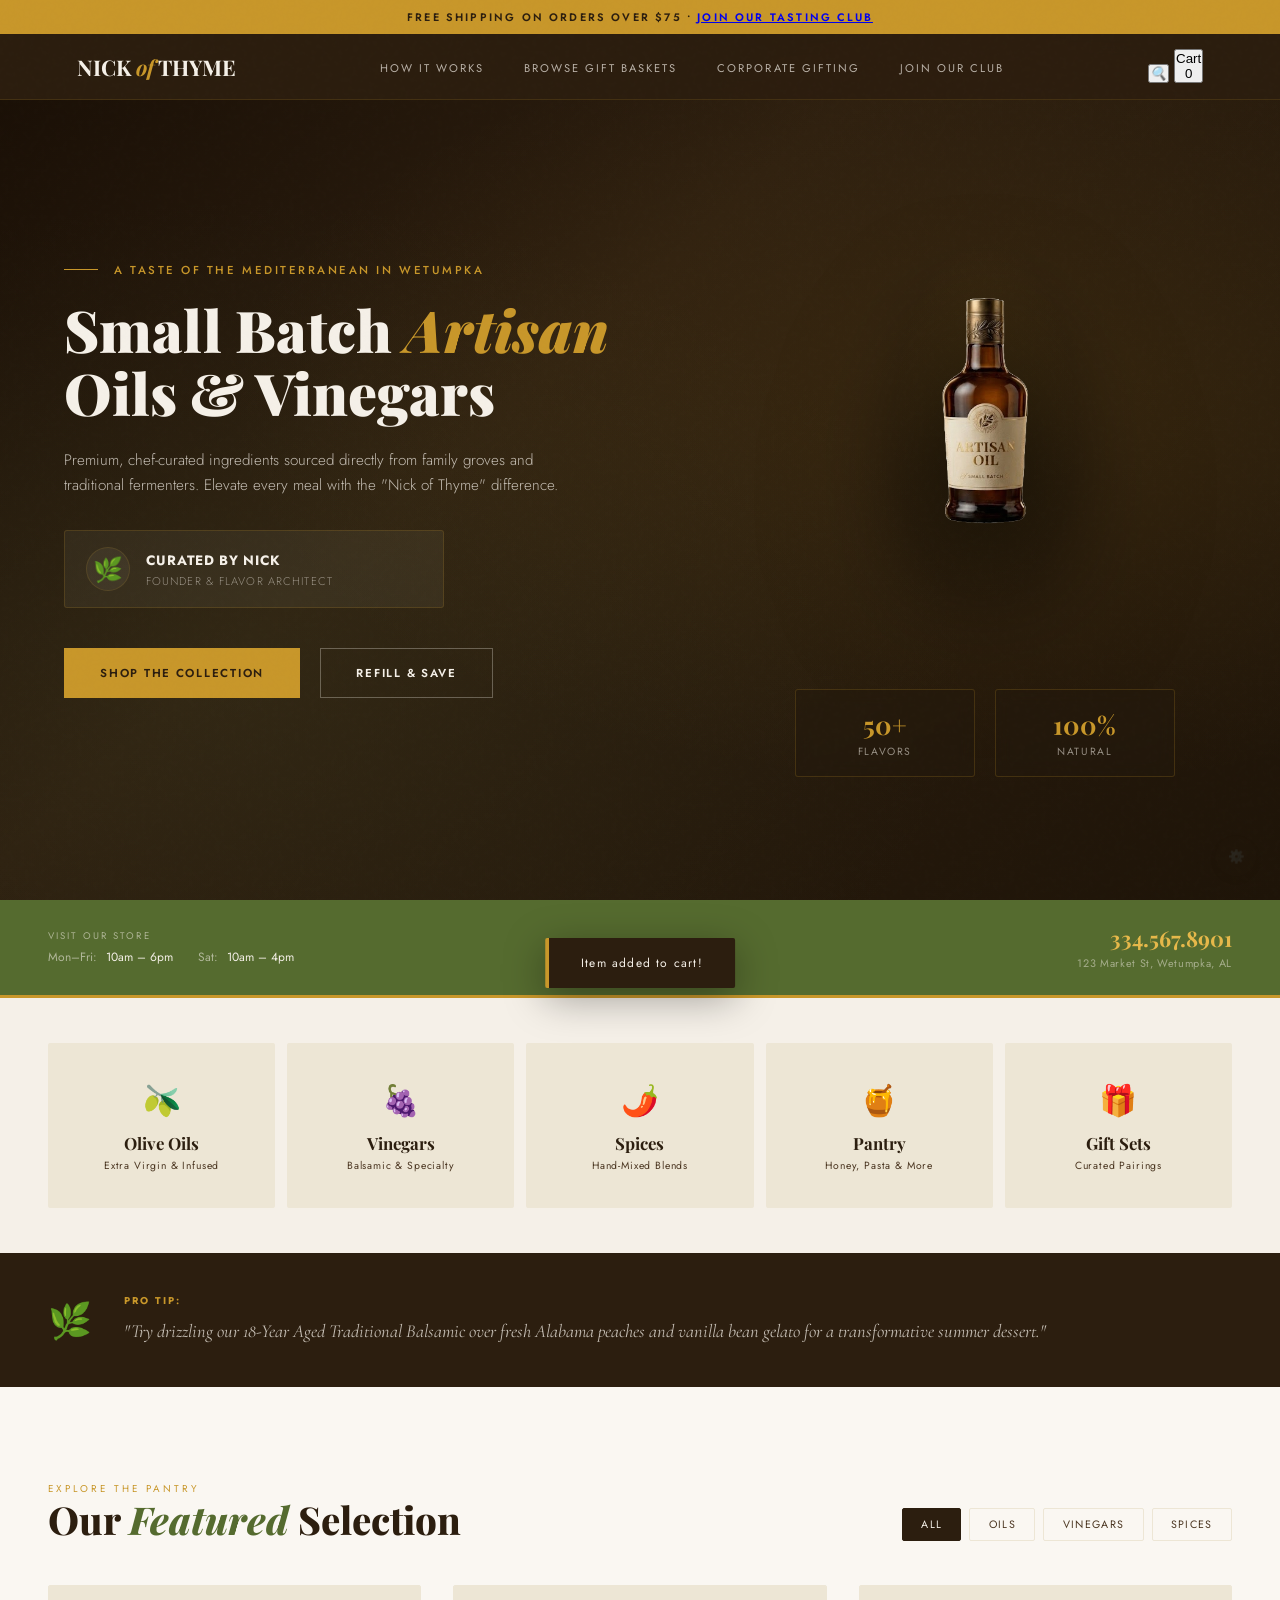
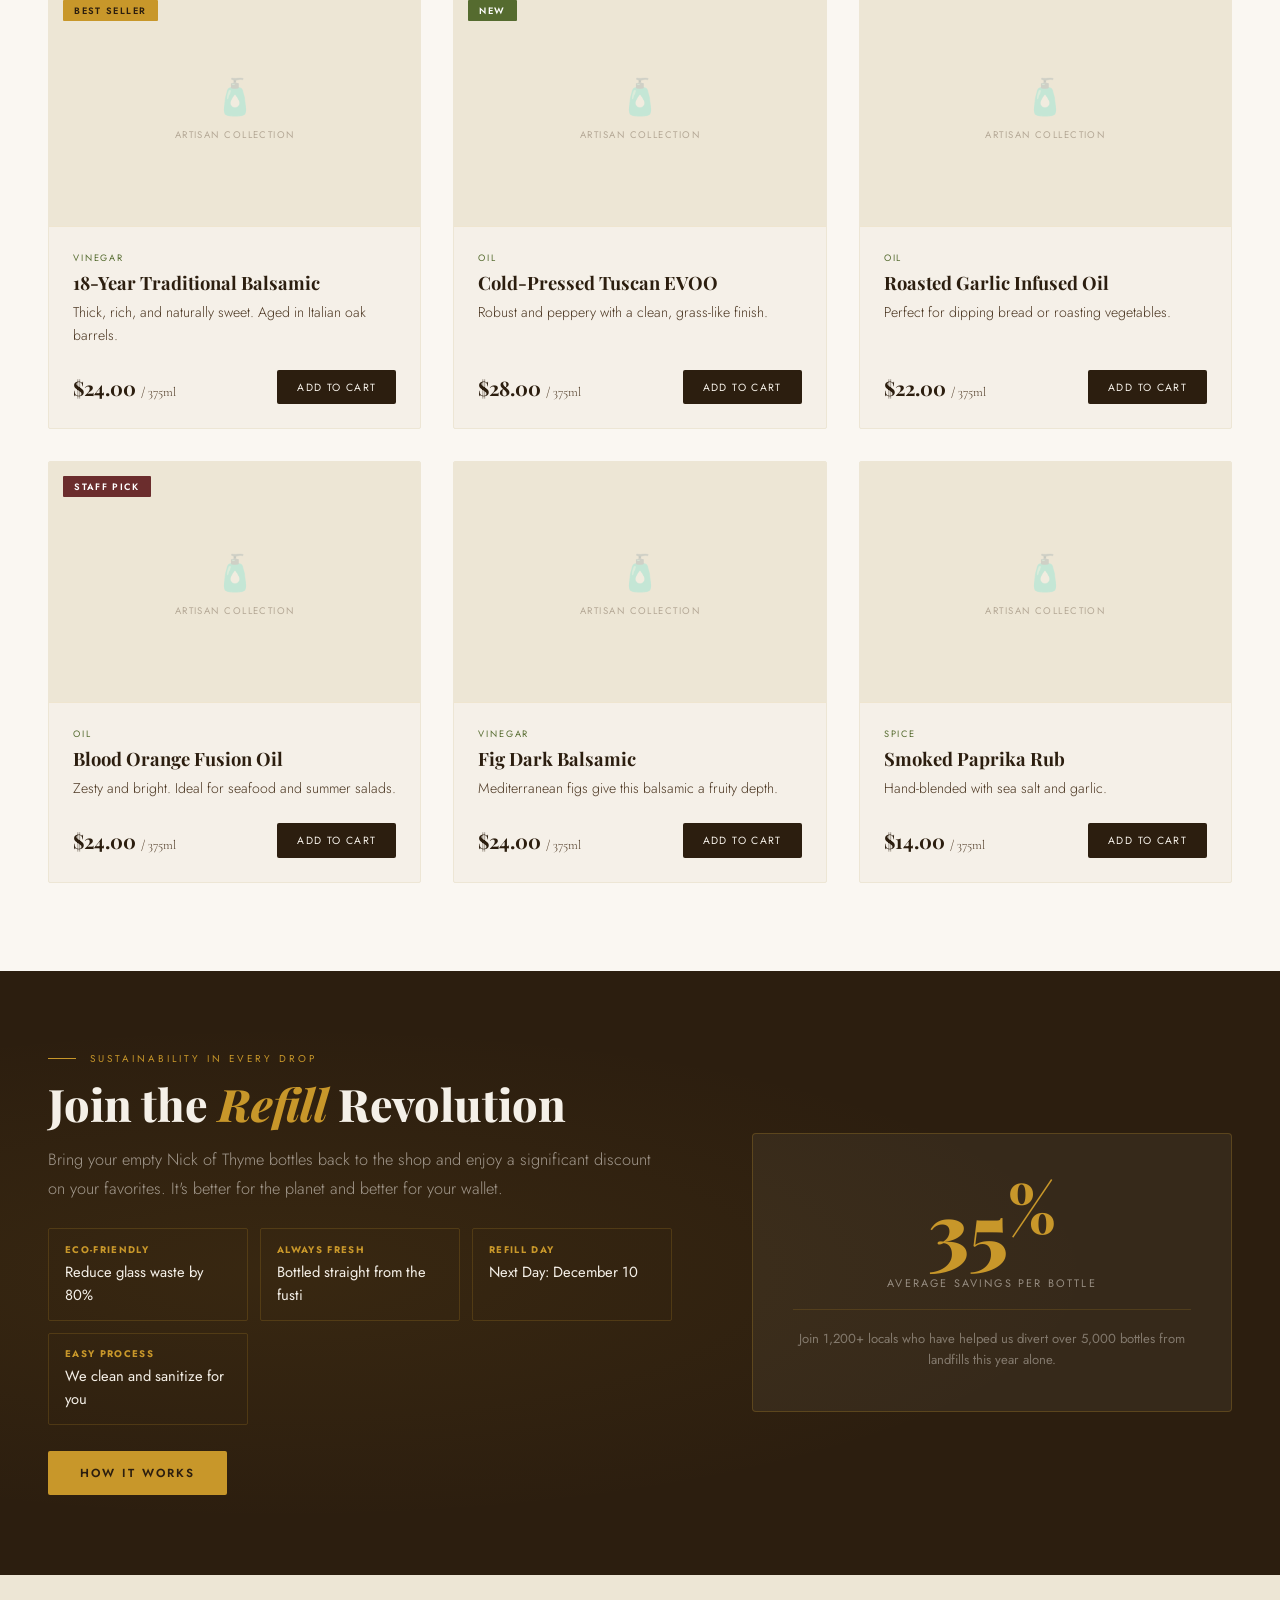
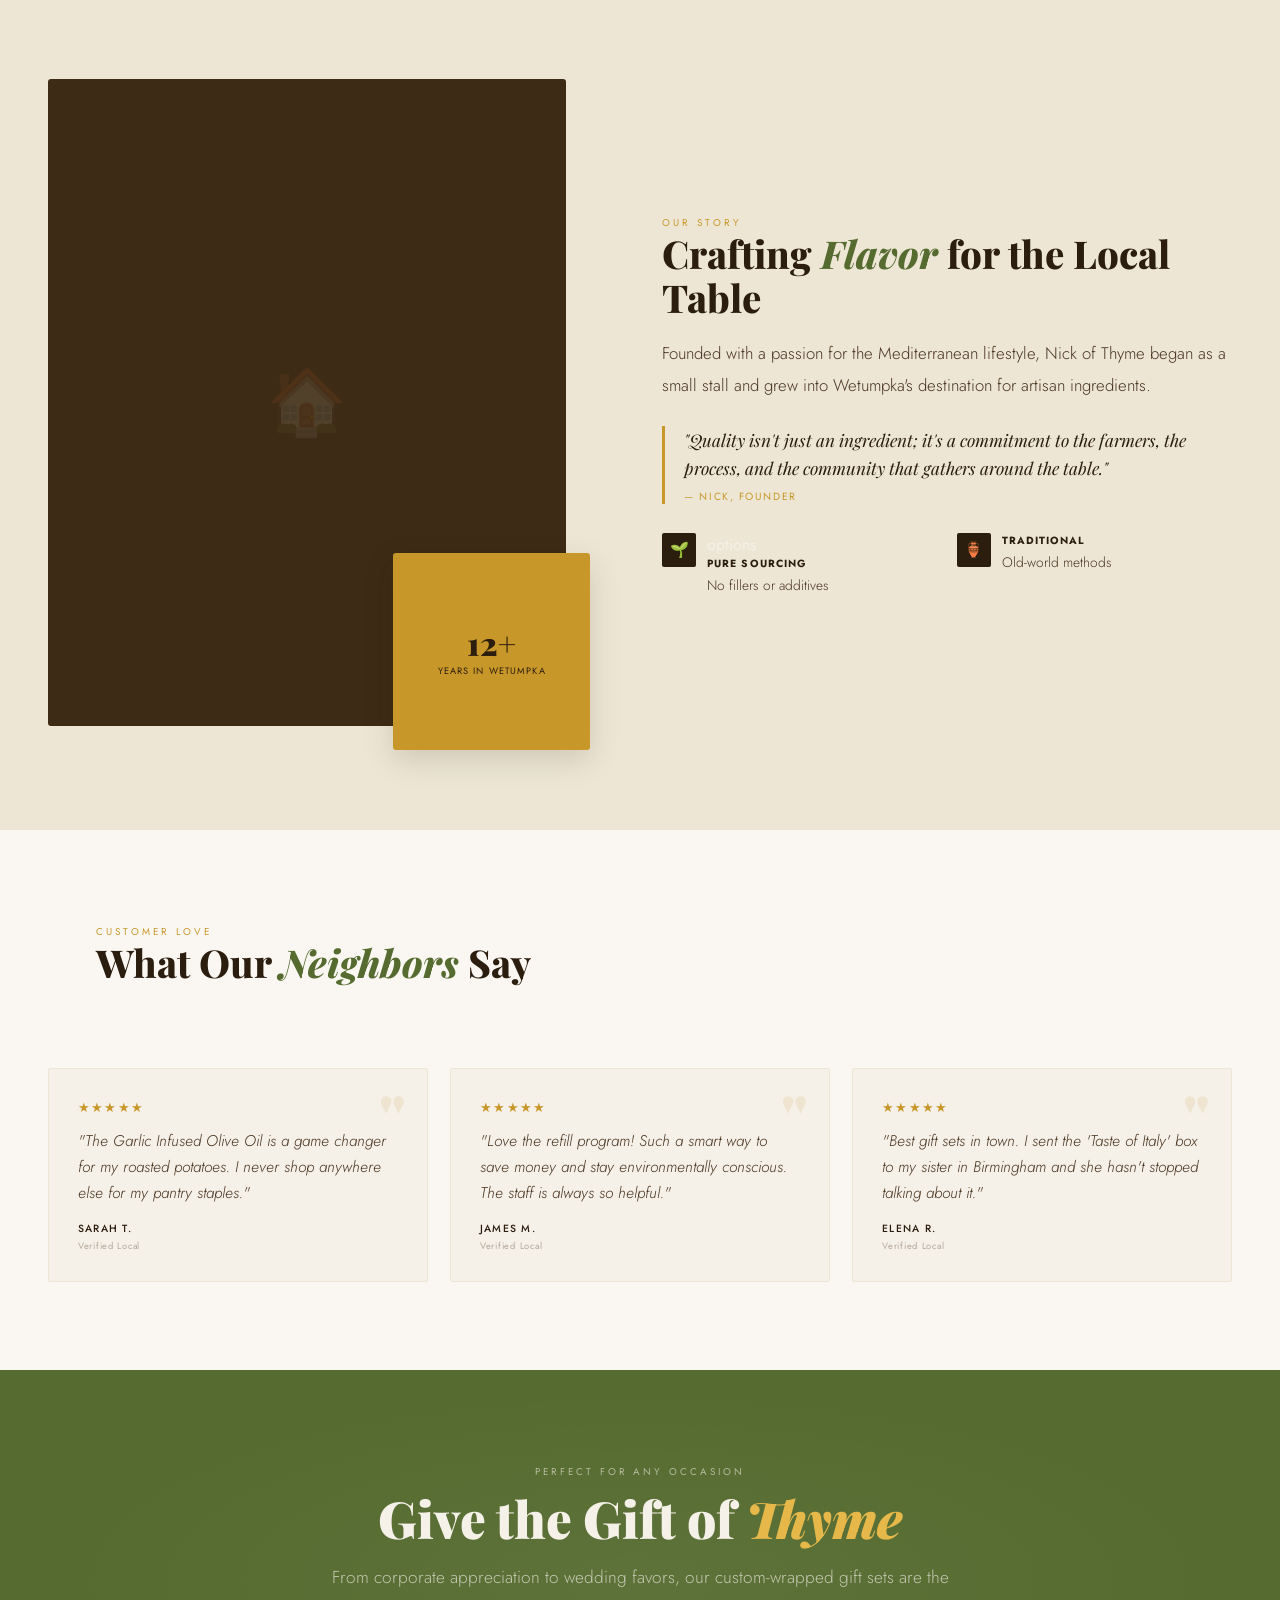
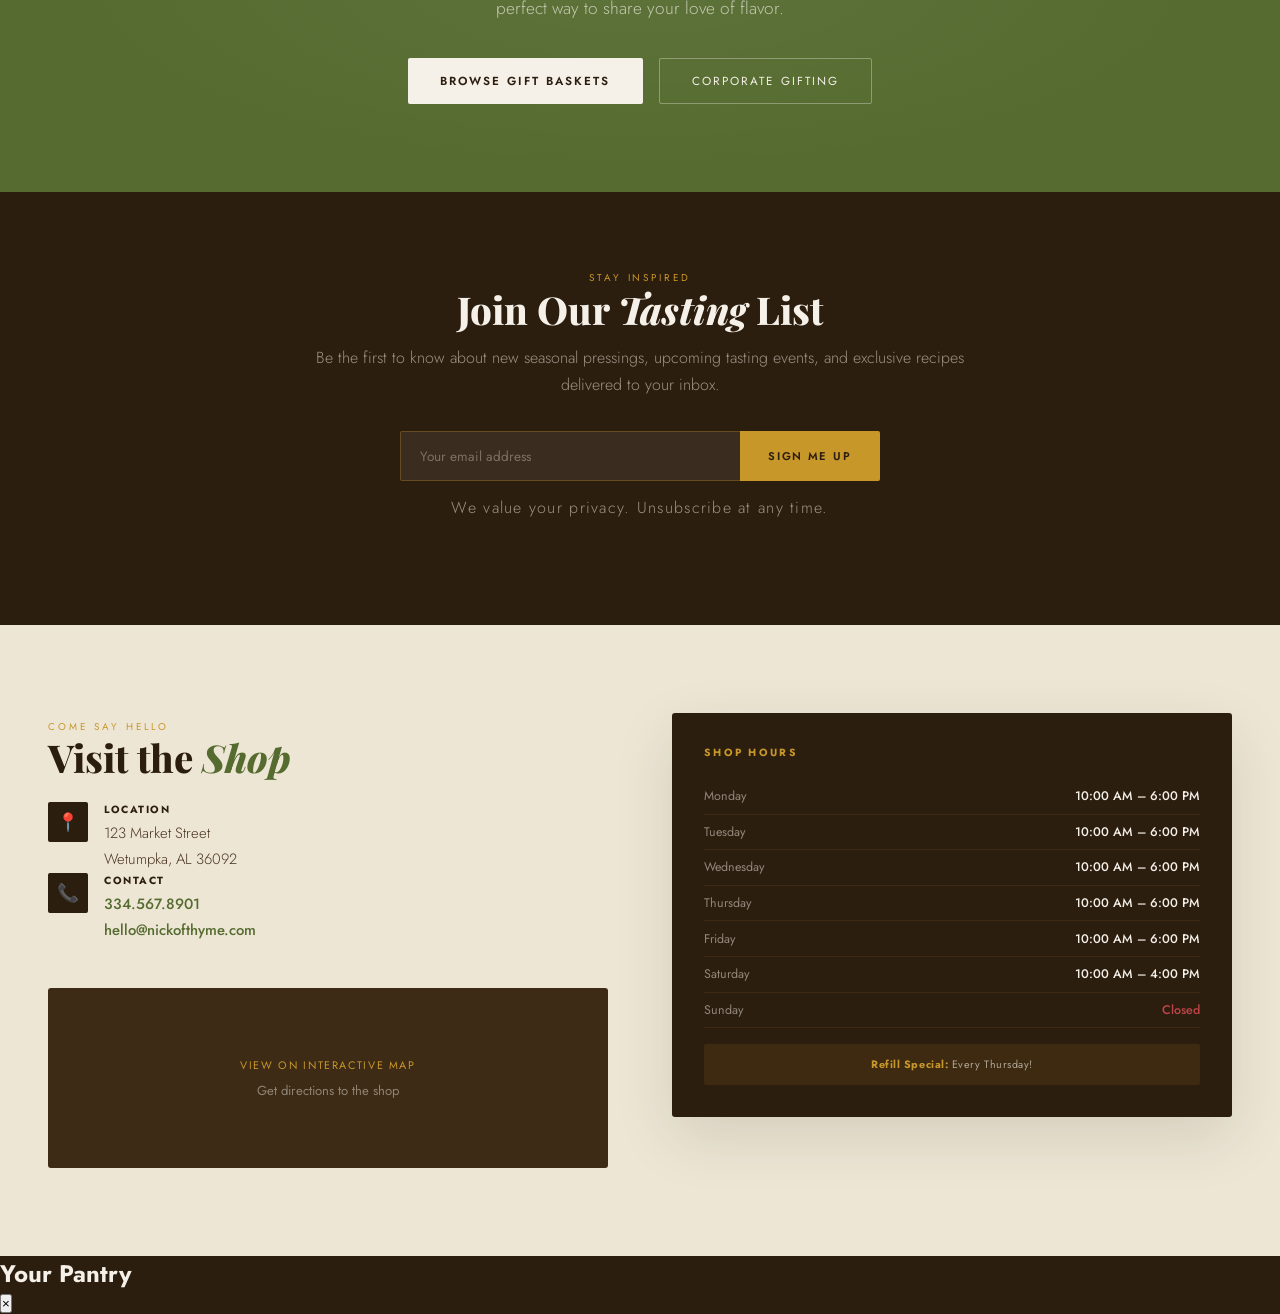
==== commit 11daad17: "updated here html and hero styling in layout.css" ====
--- a/index.html
+++ b/index.html
@@ -38,6 +38,7 @@
     <!-- ── MAIN NAVIGATION ── -->
     <div id="navbar-placeholder"></div>
 
+    <!-- ── HERO SECTION ── -->
     <section class="hero">
       <div class="hero-bg"></div>
       <div class="hero-content">
@@ -61,26 +62,15 @@
           </div>
 
           <div class="hero-ctas">
-            <a href="#shop" class="btn-gold" aria-label="Shop our collection"
+            <a href="#shop" class="btn-primary" aria-label="Shop our collection"
               >Shop the Collection</a
             >
             <a
               href="#refill"
-              class="btn-outline-light"
+              class="btn-secondary"
               aria-label="Learn about our refill program"
               >Refill & Save</a
             >
-          </div>
-
-          <div class="hero-badges">
-            <div class="h-badge">
-              <span class="h-badge-num">50+</span>
-              <span class="h-badge-lbl">Flavors</span>
-            </div>
-            <div class="h-badge">
-              <span class="h-badge-num">100%</span>
-              <span class="h-badge-lbl">Natural</span>
-            </div>
           </div>
         </div>
 
@@ -93,6 +83,17 @@
                 alt="Premium Artisan Olive Oil Bottle"
                 class="bottle-image"
               />
+            </div>
+          </div>
+
+          <div class="hero-badges">
+            <div class="h-badge">
+              <span class="num">50+</span>
+              <span class="txt">Flavors</span>
+            </div>
+            <div class="h-badge">
+              <span class="num">100%</span>
+              <span class="txt">Natural</span>
             </div>
           </div>
         </div>
--- a/css/layout.css
+++ b/css/layout.css
@@ -90,62 +90,62 @@
 }
 
 /* ==========================================================================
-   3. HERO REGION: FULL PAGE ENGINE & CORRECTIONS
+   3. HERO REGION: SYSTEM OVERHAUL
    ========================================================================== */
 .hero {
   min-height: 100vh;
   width: 100vw;
-  padding-top: 130px; /* Safely clears fixed header spacing */
-  padding-bottom: 6rem;
-  display: flex;
-  flex-direction: column;
-  align-items: center;
+  padding-top: 140px; /* Safely opens up clearance under fixed headers */
+  padding-bottom: 5rem;
+  display: flex;
+  align-items: center;
+  justify-content: center;
   position: relative;
   background:
     radial-gradient(
-      circle at 50% 30%,
+      circle at 75% 40%,
       rgba(200, 151, 42, 0.08) 0%,
       transparent 60%
     ),
     var(--bark);
 }
 
-/* Point 1 Fix: Explicitly centers the Mediterranean subtitle baseline */
+.hero-content {
+  display: grid !important;
+  grid-template-columns: 1.15fr 0.85fr !important; /* Balanced layout layout distribution */
+  gap: 4rem !important;
+  align-items: center !important;
+  width: 100% !important;
+  max-width: 1300px !important;
+  margin: 0 auto !important;
+  padding: 0 5% !important;
+}
+
+/* LEFT COLUMN TYPOGRAPHY LAYOUT */
+.hero-left {
+  display: flex !important;
+  flex-direction: column !important;
+  align-items: flex-start !important;
+  justify-content: center !important;
+}
+
+/* Fix 1: Eyebrow sits comfortably right above the h1 instead of climbing up */
 .hero-eyebrow {
-  width: 100% !important;
-  text-align: center !important;
-  font-size: 0.75rem !important;
-  letter-spacing: 0.25em !important;
+  font-size: 0.72rem !important;
+  letter-spacing: 0.22em !important;
   text-transform: uppercase !important;
   color: var(--gold) !important;
-  margin-bottom: 3rem !important; /* Prevents text elements from colliding below */
-  display: block !important;
-  position: relative !important;
-}
-
-/* Re-architects layout split into 2 massive clean structural tracks */
-.hero-content {
-  display: grid !important;
-  grid-template-columns: 1.1fr 0.9fr !important;
-  gap: 5rem !important;
-  align-items: center !important;
-  width: 100% !important;
-  max-width: 1300px !important;
-  margin: 0 auto !important;
-  padding: 0 4% !important;
-}
-
-.hero-left {
-  display: flex !important;
-  flex-direction: column !important;
+  margin-bottom: 1.25rem !important;
+  font-family: "Jost", sans-serif !important;
+  font-weight: 500 !important;
 }
 
 .hero-left h1 {
   font-family: "Playfair Display", serif;
-  font-size: clamp(2.5rem, 4vw, 3.8rem) !important;
-  line-height: 1.15 !important;
+  font-size: clamp(2.8rem, 4.5vw, 4rem) !important;
+  line-height: 1.1 !important;
   color: var(--cream);
-  margin-bottom: 1.8rem !important;
+  margin-bottom: 1.5rem !important;
 }
 
 .hero-left h1 em {
@@ -155,42 +155,76 @@
 
 .hero-sub {
   font-size: 0.95rem;
-  line-height: 1.7;
+  line-height: 1.65;
   color: rgba(245, 240, 232, 0.75);
   margin-bottom: 2rem;
-  max-width: 500px;
-}
-
-.curated-badge {
-  display: inline-flex;
-  align-items: center;
-  background: rgba(245, 240, 232, 0.03);
+  max-width: 520px;
+}
+
+.hero-founder {
+  display: flex;
+  align-items: center;
+  gap: 1rem;
+  margin-bottom: 2.5rem;
+}
+
+.founder-avatar {
+  font-size: 1.5rem;
+  background: rgba(245, 240, 232, 0.05);
+  width: 44px;
+  height: 44px;
+  display: flex;
+  align-items: center;
+  justify-content: center;
   border: 1px solid rgba(200, 151, 42, 0.15);
-  padding: 0.75rem 1.25rem;
-  margin-bottom: 2.5rem;
-  width: fit-content;
-}
-
+}
+
+.founder-info {
+  display: flex;
+  flex-direction: column;
+}
+
+.founder-info strong {
+  font-size: 0.85rem;
+  color: var(--cream);
+  letter-spacing: 0.05em;
+}
+
+.founder-info span {
+  font-size: 0.7rem;
+  color: rgba(245, 240, 232, 0.5);
+  text-transform: uppercase;
+  letter-spacing: 0.1em;
+}
+
+/* CALL TO ACTIONS LAYOUT ENGINE */
 .hero-ctas {
   display: flex !important;
-  gap: 1.5rem !important;
-  margin-bottom: 0 !important; /* Removes padding collapses beneath buttons */
+  gap: 1.25rem !important;
+  margin-bottom: 0 !important;
 }
 
 .btn-primary,
 .btn-secondary {
-  padding: 1rem 2rem !important;
-  font-size: 0.75rem !important;
+  padding: 1rem 2.2rem !important;
+  font-size: 0.72rem !important;
   font-weight: 600 !important;
   letter-spacing: 0.15em !important;
   text-transform: uppercase !important;
   text-decoration: none !important;
   display: inline-block !important;
+  transition: all 0.2s ease-in-out !important;
 }
 
 .btn-primary {
   background: var(--gold) !important;
   color: var(--bark) !important;
+  border: 1px solid var(--gold) !important;
+}
+
+.btn-primary:hover {
+  background: transparent !important;
+  color: var(--gold) !important;
 }
 
 .btn-secondary {
@@ -198,7 +232,13 @@
   color: var(--cream) !important;
 }
 
-/* Right display track handling asset scaling */
+.btn-secondary:hover {
+  background: var(--cream) !important;
+  color: var(--bark) !important;
+  border-color: var(--cream) !important;
+}
+
+/* RIGHT COLUMN VISUAL & DISPLAY TRACK */
 .hero-visual {
   display: flex !important;
   flex-direction: column !important;
@@ -208,62 +248,81 @@
   position: relative !important;
 }
 
-/* Point 2 Fix: Clips frame dimensions out and forces bottle to scale dynamically */
+/* Fix 2: Bypasses the dead asset framing whitespace to push bottle scale bounds outward */
 .bottle-scene {
   position: relative !important;
   width: 100% !important;
-  max-width: 420px !important;
-  height: 440px !important;
-  margin: -40px 0 -20px 0 !important; /* Math correction bounds to bypass asset whitespace */
+  max-width: 440px !important;
+  height: 480px !important; /* Locks structural layout box limits */
+  margin: -50px 0 -30px 0 !important; /* Negative offset pulls canvas boundaries inward */
   display: flex !important;
   align-items: center !important;
   justify-content: center !important;
 }
 
+.bottle-float {
+  width: 100%;
+  height: 100%;
+  display: flex;
+  align-items: center;
+  justify-content: center;
+}
+
 .bottle-image {
   width: 100% !important;
   height: 100% !important;
-  object-fit: contain !important; /* Scales graphic bounding line up */
-  filter: drop-shadow(0 20px 40px rgba(0, 0, 0, 0.5));
-}
-
-/* Point 3 Fix: Forces statistics to lock cleanly beneath product frames without hitting buttons */
+  object-fit: contain !important; /* Dictates graphic sizing scaling limits */
+  transform: scale(
+    1.3
+  ) !important; /* Hardware-accelerated scale to make bottle look large */
+  filter: drop-shadow(0 25px 45px rgba(0, 0, 0, 0.75)) !important;
+}
+
+/* Fix 3: Centers statistics row natively on column axis directly under the bottle */
 .hero-badges {
   display: flex !important;
   flex-direction: row !important;
   gap: 1.25rem !important;
   width: 100% !important;
-  max-width: 420px !important;
-  margin-top: 2rem !important; /* Gives absolute layout breathing room */
+  max-width: 380px !important;
+  margin-top: 1rem !important; /* Balanced breathing separation beneath bottle base */
   position: relative !important;
 }
 
 .h-badge {
   flex: 1 !important;
-  background: rgba(35, 24, 12, 0.4) !important;
+  background: rgba(35, 24, 12, 0.5) !important;
   border: 1px solid rgba(200, 151, 42, 0.2) !important;
-  padding: 1.2rem 1rem !important;
+  padding: 1.1rem 1rem !important;
   text-align: center !important;
+  backdrop-filter: blur(8px);
 }
 
 .h-badge .num {
-  font-family: "Playfair Display", serif;
-  font-size: 1.6rem;
-  color: var(--gold);
-  font-weight: 700;
-  margin-bottom: 0.25rem;
+  font-family: "Playfair Display", serif !important;
+  font-size: 1.6rem !important;
+  color: var(--gold) !important;
+  font-weight: 700 !important;
+  display: block !important;
+  margin-bottom: 0.15rem !important;
 }
 
 .h-badge .txt {
-  font-size: 0.65rem;
-  letter-spacing: 0.15em;
-  text-transform: uppercase;
-  color: rgba(245, 240, 232, 0.6);
-}
-
+  font-family: "Jost", sans-serif !important;
+  font-size: 0.65rem !important;
+  letter-spacing: 0.15em !important;
+  text-transform: uppercase !important;
+  color: rgba(245, 240, 232, 0.55) !important;
+  display: block !important;
+}
+
+/* Erases the legacy scroll link indicators completely */
+.hero-scroll,
 .scroll,
 [class*="scroll"] {
   display: none !important;
+  opacity: 0 !important;
+  visibility: hidden !important;
 }
 
 /* ==========================================================================
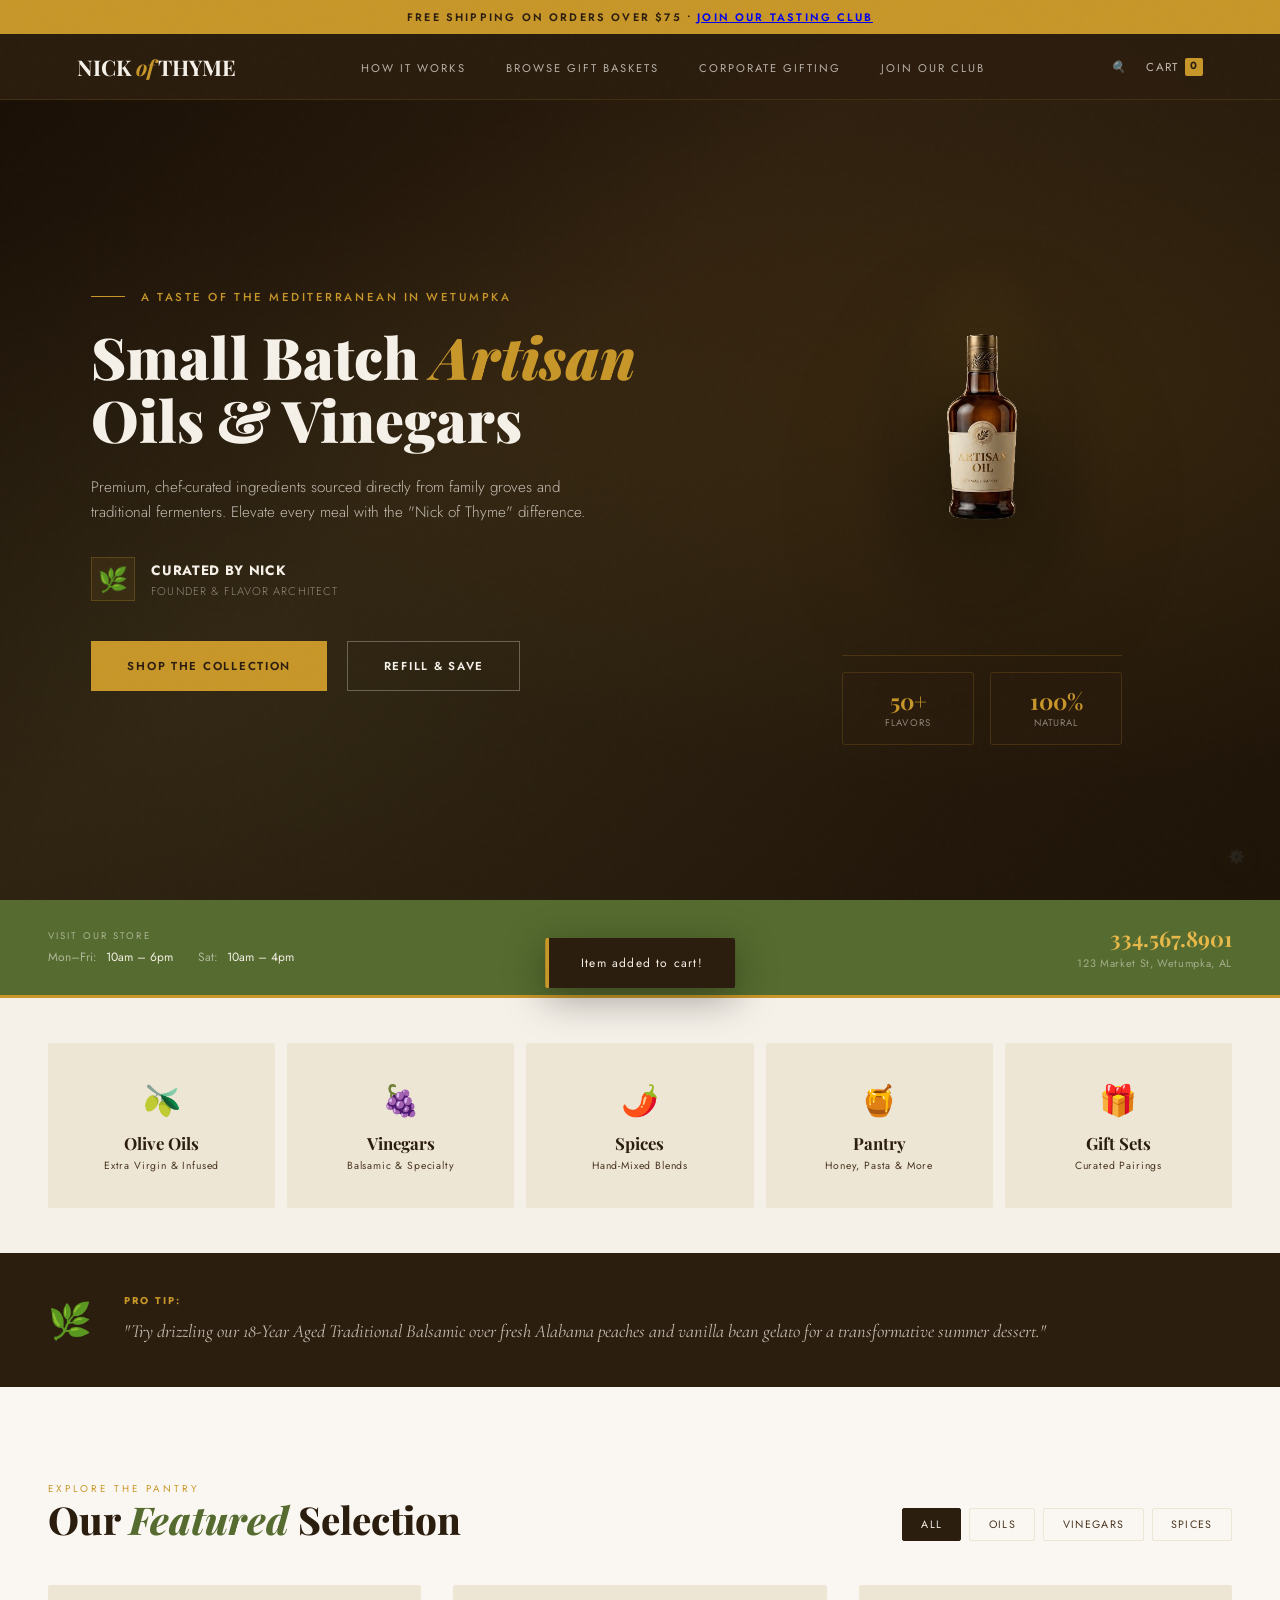
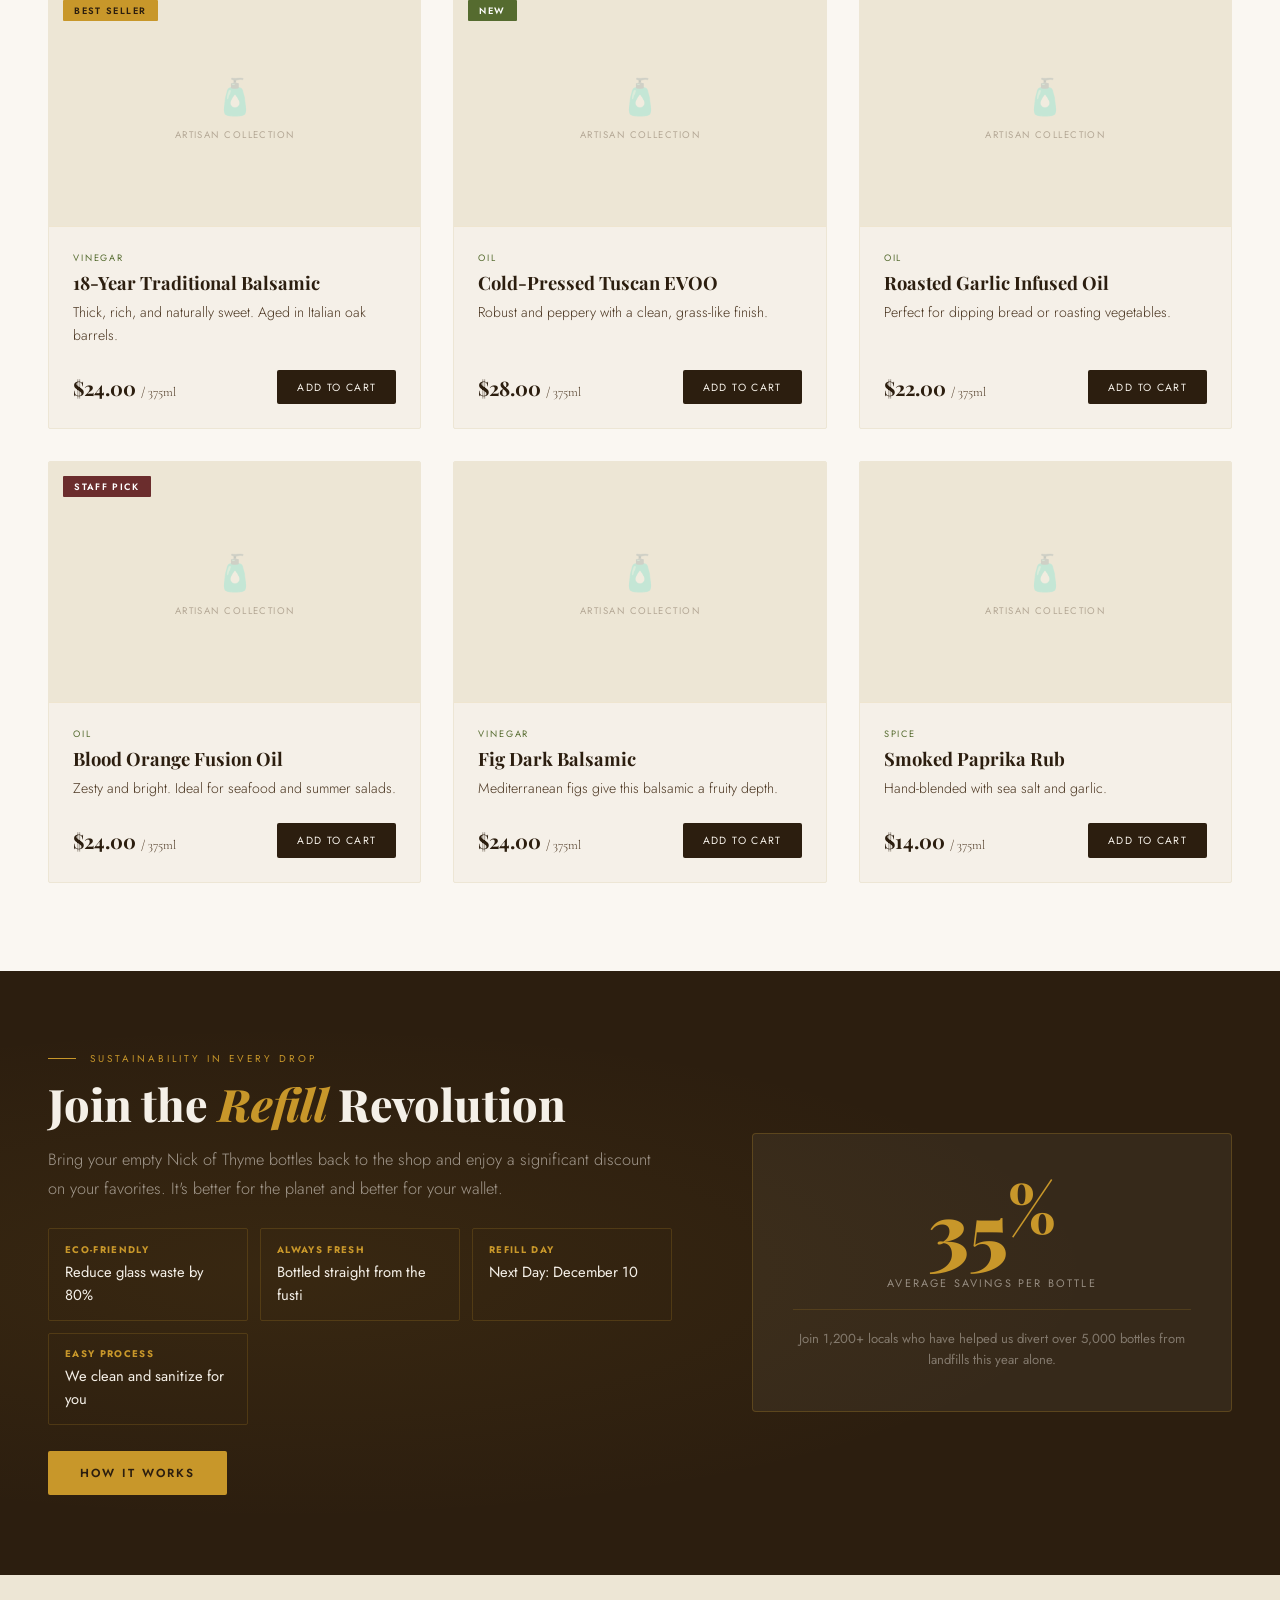
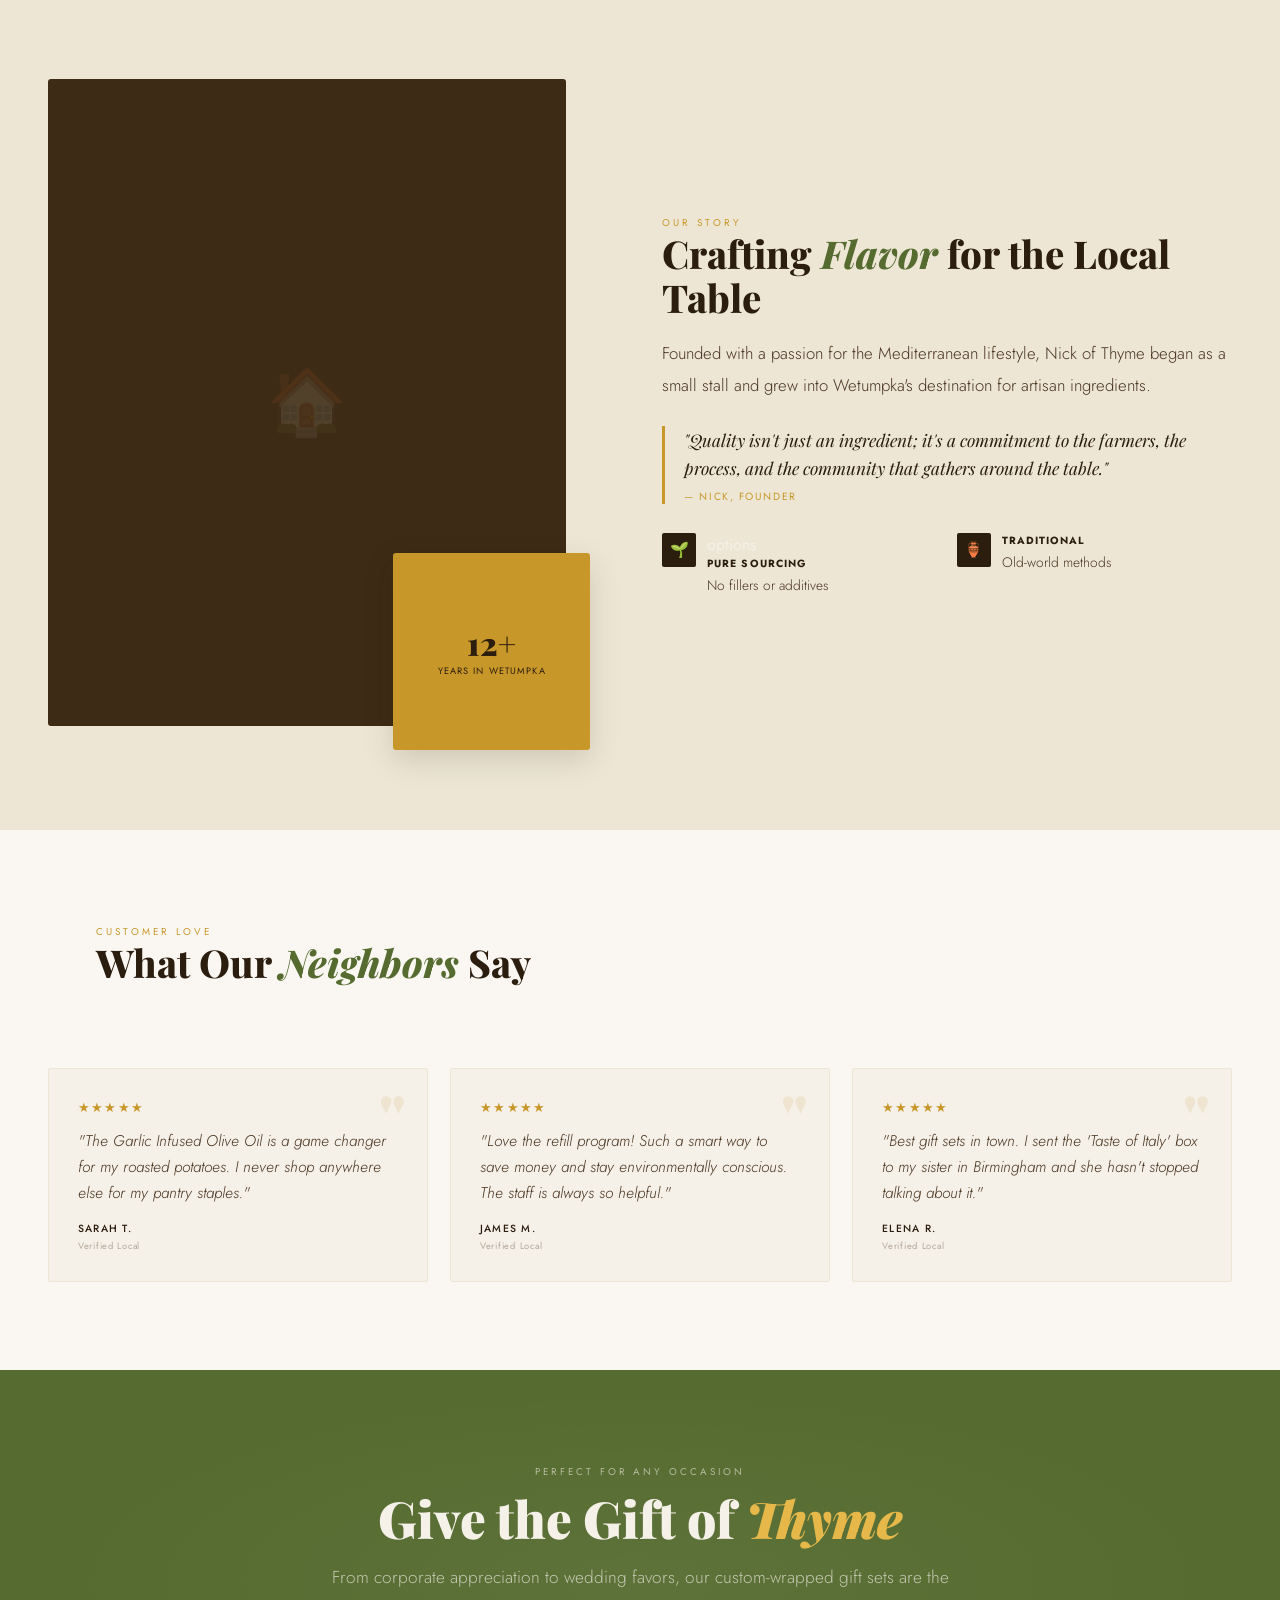
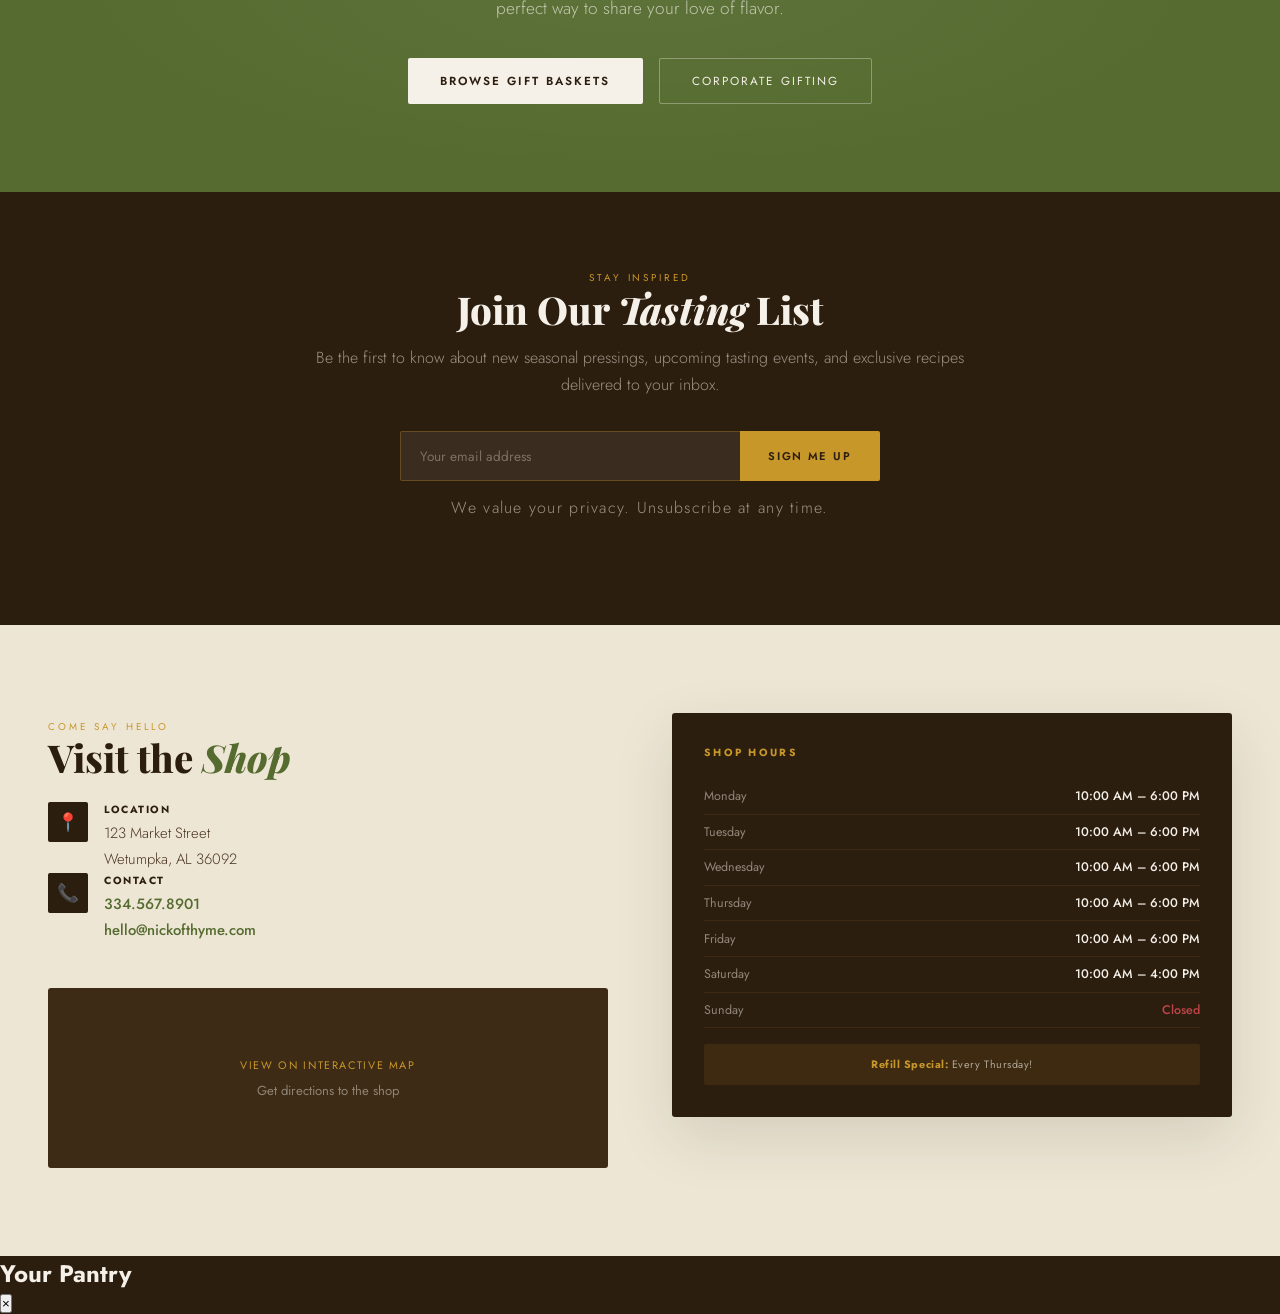
==== commit 1fc59a05: "added new stylesheet" ====
--- a/index.html
+++ b/index.html
@@ -15,6 +15,7 @@
     <link rel="stylesheet" href="css/main.css" />
     <link rel="stylesheet" href="css/components.css" />
     <link rel="stylesheet" href="css/layout.css" />
+    <link rel="stylesheet" href="css/fixes.css" />
 
     <!-- Third-Party Scripts -->
     <script src="https://js.stripe.com/v3/"></script>
--- a/css/layout.css
+++ b/css/layout.css
@@ -90,35 +90,33 @@
 }
 
 /* ==========================================================================
-   3. HERO REGION: SYSTEM OVERHAUL
+   3. HERO REGION: SYSTEM OVERHAUL (FULL REBUILD)
    ========================================================================== */
 .hero {
-  min-height: 100vh;
-  width: 100vw;
-  padding-top: 140px; /* Safely opens up clearance under fixed headers */
-  padding-bottom: 5rem;
+  /* Dynamic lock: sets height exactly to fill the viewable viewport minus announcement bar */
+  height: calc(100vh - 36px);
+  width: 100%;
+  box-sizing: border-box;
+  padding-top: 80px; /* Gives room for the fixed navbar */
+  padding-bottom: 0;
   display: flex;
   align-items: center;
   justify-content: center;
   position: relative;
-  background:
-    radial-gradient(
-      circle at 75% 40%,
-      rgba(200, 151, 42, 0.08) 0%,
-      transparent 60%
-    ),
-    var(--bark);
+  overflow: hidden; /* Hard limits the section boundary */
+  background: var(--bark);
 }
 
 .hero-content {
   display: grid !important;
-  grid-template-columns: 1.15fr 0.85fr !important; /* Balanced layout layout distribution */
+  grid-template-columns: 1.2fr 0.8fr !important; /* Standard side-by-side split */
   gap: 4rem !important;
   align-items: center !important;
   width: 100% !important;
-  max-width: 1300px !important;
+  max-width: 1200px !important;
   margin: 0 auto !important;
-  padding: 0 5% !important;
+  padding: 0 4% !important;
+  position: relative !important;
 }
 
 /* LEFT COLUMN TYPOGRAPHY LAYOUT */
@@ -238,85 +236,125 @@
   border-color: var(--cream) !important;
 }
 
-/* RIGHT COLUMN VISUAL & DISPLAY TRACK */
+/* ==========================================================================
+   REBUILT RIGHT COLUMN VISUAL: BOTTLE REALIGNMENT ENGINE
+   ========================================================================== */
 .hero-visual {
   display: flex !important;
   flex-direction: column !important;
   align-items: center !important;
-  justify-content: center !important;
-  width: 100% !important;
+  justify-content: center !important; /* Forces perfect vertical split alignment */
+  width: 100% !important;
+  height: 100% !important;
   position: relative !important;
 }
 
-/* Fix 2: Bypasses the dead asset framing whitespace to push bottle scale bounds outward */
+/* Fixes the bottle climbing into the upper navbar area */
 .bottle-scene {
   position: relative !important;
   width: 100% !important;
-  max-width: 440px !important;
-  height: 480px !important; /* Locks structural layout box limits */
-  margin: -50px 0 -30px 0 !important; /* Negative offset pulls canvas boundaries inward */
+  max-width: 320px !important; /* Prevents overflow blown-out widths */
+  height: auto !important;
   display: flex !important;
   align-items: center !important;
   justify-content: center !important;
+  margin: 0 auto 2rem auto !important; /* Centers and adds spacing below */
 }
 
 .bottle-float {
-  width: 100%;
-  height: 100%;
-  display: flex;
-  align-items: center;
-  justify-content: center;
+  width: 100% !important;
+  height: auto !important;
+  display: block !important;
 }
 
 .bottle-image {
   width: 100% !important;
-  height: 100% !important;
-  object-fit: contain !important; /* Dictates graphic sizing scaling limits */
-  transform: scale(
-    1.3
-  ) !important; /* Hardware-accelerated scale to make bottle look large */
-  filter: drop-shadow(0 25px 45px rgba(0, 0, 0, 0.75)) !important;
-}
-
-/* Fix 3: Centers statistics row natively on column axis directly under the bottle */
+  height: auto !important;
+  max-height: 400px !important; /* Clean premium scaling constraint */
+  object-fit: contain !important;
+  filter: drop-shadow(0 20px 40px rgba(0, 0, 0, 0.55)) !important;
+}
+
+/* Perfect alignment alignment matrix for lower stats badges */
 .hero-badges {
   display: flex !important;
   flex-direction: row !important;
-  gap: 1.25rem !important;
-  width: 100% !important;
-  max-width: 380px !important;
-  margin-top: 1rem !important; /* Balanced breathing separation beneath bottle base */
+  gap: 1rem !important;
+  width: 100% !important;
+  max-width: 340px !important;
+  margin-top: 0 !important;
   position: relative !important;
 }
 
 .h-badge {
   flex: 1 !important;
-  background: rgba(35, 24, 12, 0.5) !important;
-  border: 1px solid rgba(200, 151, 42, 0.2) !important;
-  padding: 1.1rem 1rem !important;
+  background: rgba(35, 24, 12, 0.4) !important;
+  border: 1px solid rgba(200, 151, 42, 0.15) !important;
+  padding: 0.9rem 0.75rem !important;
   text-align: center !important;
-  backdrop-filter: blur(8px);
+  backdrop-filter: blur(4px);
 }
 
 .h-badge .num {
   font-family: "Playfair Display", serif !important;
-  font-size: 1.6rem !important;
+  font-size: 1.4rem !important;
   color: var(--gold) !important;
   font-weight: 700 !important;
   display: block !important;
-  margin-bottom: 0.15rem !important;
 }
 
 .h-badge .txt {
   font-family: "Jost", sans-serif !important;
-  font-size: 0.65rem !important;
-  letter-spacing: 0.15em !important;
+  font-size: 0.6rem !important;
+  letter-spacing: 0.12em !important;
   text-transform: uppercase !important;
-  color: rgba(245, 240, 232, 0.55) !important;
-  display: block !important;
-}
-
-/* Erases the legacy scroll link indicators completely */
+  color: rgba(245, 240, 232, 0.5) !important;
+  display: block;
+}
+
+/* ==========================================================================
+   HEADER NAVIGATION ACTIONS CORRECTION FIX (NAVBAR ICONS)
+   ========================================================================== */
+/* Targets the layout containers inside your navbar */
+.nav-actions,
+.header-right,
+header nav div[class*="right"] {
+  display: flex !important;
+  align-items: center !important;
+  gap: 1.5rem !important;
+}
+
+/* Rebuilds the search and cart link elements to sit as pristine inline shapes */
+.search-button,
+.cart-button,
+[class*="search"] a,
+[class*="cart"] a,
+header a[href*="cart"],
+header button {
+  all: unset !important; /* Erases generic browser default button boxes */
+  display: inline-flex !important;
+  align-items: center !important;
+  justify-content: center !important;
+  cursor: pointer !important;
+  color: var(--cream, #f5f0e8) !important;
+  background: transparent !important;
+  border: none !important;
+  padding: 4px !important;
+  width: auto !important;
+  height: auto !important;
+}
+
+/* Ensure any text inside the cart element (like the "Cart 0") scales gracefully */
+.cart-button span,
+a[href*="cart"] span {
+  font-family: "Jost", sans-serif !important;
+  font-size: 0.75rem !important;
+  letter-spacing: 0.1em !important;
+  text-transform: uppercase !important;
+  margin-left: 0.5rem !important;
+}
+
+/* Keeps hidden scroll tags completely muted */
 .hero-scroll,
 .scroll,
 [class*="scroll"] {
--- a/css/fixes.css
+++ b/css/fixes.css
@@ -0,0 +1,326 @@
+/* ==========================================================================
+   NICK OF THYME — TARGETED UI FIXES
+   Load this AFTER main.css, components.css, and layout.css
+   ========================================================================== */
+
+/* --------------------------------------------------------------------------
+   FIX 1: BOTTLE IMAGE — BIGGER, VERTICALLY CENTERED IN COLUMN
+   Problem: bottle appeared small (max-height 400px was too conservative) and
+   the hero-visual column had no height anchor, so flex centering did nothing.
+   -------------------------------------------------------------------------- */
+
+.hero-visual {
+  height: 100% !important;
+  min-height: 420px !important; /* Gives the flex column a real height to center against */
+}
+
+.bottle-scene {
+  max-width: 280px !important;
+  flex: 1 !important; /* Let it grow to fill vertical space */
+  display: flex !important;
+  align-items: center !important;
+  justify-content: center !important;
+  margin-bottom: 1.5rem !important;
+}
+
+.bottle-float {
+  display: flex !important;
+  align-items: center !important;
+  justify-content: center !important;
+  width: 100% !important;
+}
+
+.bottle-image {
+  max-height: 520px !important; /* Was 400px — gives the bottle real presence */
+  width: 80% !important;
+  display: block !important;
+  margin: 0 auto !important;
+  object-fit: contain !important;
+  filter: drop-shadow(0 24px 48px rgba(0, 0, 0, 0.6)) !important;
+}
+
+/* --------------------------------------------------------------------------
+   FIX 2: FOUNDER CARD — STRIP THE DARK BOX
+   Problem: .hero-founder was inheriting a dark background and visible border
+   from components.css, making it look like a separate card widget.
+   -------------------------------------------------------------------------- */
+
+.hero-founder {
+  background: transparent !important;
+  border: none !important;
+  box-shadow: none !important;
+  padding: 0 !important;
+  border-radius: 0 !important;
+}
+
+/* Keep just the avatar circle styled, not the whole row */
+.founder-avatar {
+  background: rgba(200, 151, 42, 0.08) !important;
+  border: 1px solid rgba(200, 151, 42, 0.25) !important;
+  border-radius: 0 !important; /* Matches site's square aesthetic */
+  flex-shrink: 0 !important;
+}
+
+/* --------------------------------------------------------------------------
+   FIX 3: HERO BADGES — VISUALLY CONNECT TO THE BOTTLE
+   Problem: badges floated with no visual relationship to the bottle above.
+   Fix: add a subtle gold top border and collapse the gap.
+   -------------------------------------------------------------------------- */
+
+.hero-badges {
+  border-top: 1px solid rgba(200, 151, 42, 0.2) !important;
+  padding-top: 1rem !important;
+  margin-top: 0 !important;
+  width: 100% !important;
+  max-width: 280px !important; /* Aligns with the narrowed bottle-scene above */
+}
+
+.h-badge {
+  background: rgba(44, 30, 15, 0.55) !important;
+  border: 1px solid rgba(200, 151, 42, 0.18) !important;
+  padding: 0.85rem 0.6rem !important;
+}
+
+/* --------------------------------------------------------------------------
+   FIX 4a: NAVBAR — TIGHTEN THE CART BUTTON BOX
+   Problem: the all:unset rule on header buttons was too aggressive and
+   caused layout shifts in some browsers, especially on the cart count badge.
+   -------------------------------------------------------------------------- */
+
+.nav-actions {
+  display: flex !important;
+  align-items: center !important;
+  gap: 1.25rem !important;
+}
+
+.nav-search,
+.cart-btn {
+  all: unset !important;
+  display: inline-flex !important;
+  align-items: center !important;
+  gap: 0.4rem !important;
+  cursor: pointer !important;
+  color: rgba(245, 240, 232, 0.75) !important;
+  font-family: "Jost", sans-serif !important;
+  font-size: 0.72rem !important;
+  letter-spacing: 0.12em !important;
+  text-transform: uppercase !important;
+  transition: color 0.2s ease !important;
+  padding: 4px 0 !important;
+}
+
+.nav-search:hover,
+.cart-btn:hover {
+  color: var(--gold) !important;
+}
+
+/* Cart count badge — clean pill that bumps on add */
+.cart-count {
+  display: inline-flex !important;
+  align-items: center !important;
+  justify-content: center !important;
+  background: var(--gold) !important;
+  color: var(--bark) !important;
+  font-size: 0.65rem !important;
+  font-weight: 700 !important;
+  min-width: 18px !important;
+  height: 18px !important;
+  padding: 0 4px !important;
+  border-radius: 2px !important; /* Square-ish to match site aesthetic */
+  line-height: 1 !important;
+}
+
+@keyframes bump {
+  0% {
+    transform: scale(1);
+  }
+  50% {
+    transform: scale(1.4);
+  }
+  100% {
+    transform: scale(1);
+  }
+}
+
+.cart-count.bump {
+  animation: bump 0.3s ease !important;
+}
+
+/* --------------------------------------------------------------------------
+   FIX 4b: FOOTER — BASE STYLES (footer HTML provided but no CSS existed)
+   -------------------------------------------------------------------------- */
+
+footer {
+  background: var(--bark) !important;
+  color: var(--cream) !important;
+  border-top: 1px solid rgba(200, 151, 42, 0.12) !important;
+}
+
+.footer-inner {
+  max-width: 1300px !important;
+  margin: 0 auto !important;
+  padding: 0 4% !important;
+}
+
+/* Top grid — 4 columns */
+.footer-top {
+  display: grid !important;
+  grid-template-columns: 1.6fr 1fr 1fr 1fr !important;
+  gap: 3rem !important;
+  padding: 4.5rem 0 3rem !important;
+  border-bottom: 1px solid rgba(200, 151, 42, 0.1) !important;
+}
+
+/* Logo column */
+.f-logo {
+  font-family: "Playfair Display", serif !important;
+  font-size: 1.2rem !important;
+  font-weight: 700 !important;
+  color: var(--cream) !important;
+  text-decoration: none !important;
+  display: block !important;
+  margin-bottom: 0.4rem !important;
+  letter-spacing: 0.04em !important;
+}
+
+.f-logo em {
+  color: var(--gold) !important;
+  font-style: italic !important;
+}
+
+.f-tagline {
+  display: block !important;
+  font-size: 0.65rem !important;
+  letter-spacing: 0.22em !important;
+  text-transform: uppercase !important;
+  color: rgba(245, 240, 232, 0.45) !important;
+  margin-bottom: 1.25rem !important;
+}
+
+.f-desc {
+  font-size: 0.82rem !important;
+  line-height: 1.7 !important;
+  color: rgba(245, 240, 232, 0.6) !important;
+  margin-bottom: 1.5rem !important;
+  max-width: 280px !important;
+}
+
+.f-addr {
+  font-size: 0.75rem !important;
+  line-height: 1.6 !important;
+  color: rgba(245, 240, 232, 0.5) !important;
+}
+
+.f-addr strong {
+  display: block !important;
+  color: var(--gold) !important;
+  font-size: 0.65rem !important;
+  letter-spacing: 0.18em !important;
+  text-transform: uppercase !important;
+  margin-bottom: 0.3rem !important;
+}
+
+/* Link columns */
+.fcol h4 {
+  font-family: "Jost", sans-serif !important;
+  font-size: 0.65rem !important;
+  letter-spacing: 0.22em !important;
+  text-transform: uppercase !important;
+  color: var(--gold) !important;
+  font-weight: 600 !important;
+  margin-bottom: 1.25rem !important;
+}
+
+.fcol ul {
+  list-style: none !important;
+  padding: 0 !important;
+  margin: 0 !important;
+  display: flex !important;
+  flex-direction: column !important;
+  gap: 0.65rem !important;
+}
+
+.fcol ul li a {
+  font-size: 0.8rem !important;
+  color: rgba(245, 240, 232, 0.55) !important;
+  text-decoration: none !important;
+  cursor: pointer !important;
+  transition: color 0.2s !important;
+  letter-spacing: 0.04em !important;
+}
+
+.fcol ul li a:hover {
+  color: var(--cream) !important;
+}
+
+/* Bottom bar */
+.footer-bottom {
+  display: flex !important;
+  justify-content: space-between !important;
+  align-items: center !important;
+  padding: 1.75rem 0 !important;
+  gap: 1rem !important;
+}
+
+.footer-bottom p {
+  font-size: 0.7rem !important;
+  color: rgba(245, 240, 232, 0.35) !important;
+  letter-spacing: 0.06em !important;
+}
+
+.f-socials {
+  display: flex !important;
+  gap: 0.75rem !important;
+}
+
+.fsoc {
+  display: inline-flex !important;
+  align-items: center !important;
+  justify-content: center !important;
+  width: 32px !important;
+  height: 32px !important;
+  border: 1px solid rgba(200, 151, 42, 0.2) !important;
+  color: rgba(245, 240, 232, 0.5) !important;
+  font-size: 0.65rem !important;
+  font-weight: 600 !important;
+  letter-spacing: 0.05em !important;
+  text-decoration: none !important;
+  cursor: pointer !important;
+  transition: all 0.2s !important;
+}
+
+.fsoc:hover {
+  background: var(--gold) !important;
+  border-color: var(--gold) !important;
+  color: var(--bark) !important;
+}
+
+/* --------------------------------------------------------------------------
+   RESPONSIVE COLLAPSE — Stacks all layouts at tablet/mobile width
+   -------------------------------------------------------------------------- */
+
+@media (max-width: 900px) {
+  .footer-top {
+    grid-template-columns: 1fr 1fr !important;
+    gap: 2rem !important;
+  }
+}
+
+@media (max-width: 600px) {
+  .footer-top {
+    grid-template-columns: 1fr !important;
+  }
+
+  .footer-bottom {
+    flex-direction: column !important;
+    text-align: center !important;
+  }
+
+  .hero-visual {
+    min-height: auto !important;
+  }
+
+  .bottle-image {
+    max-height: 320px !important;
+  }
+}
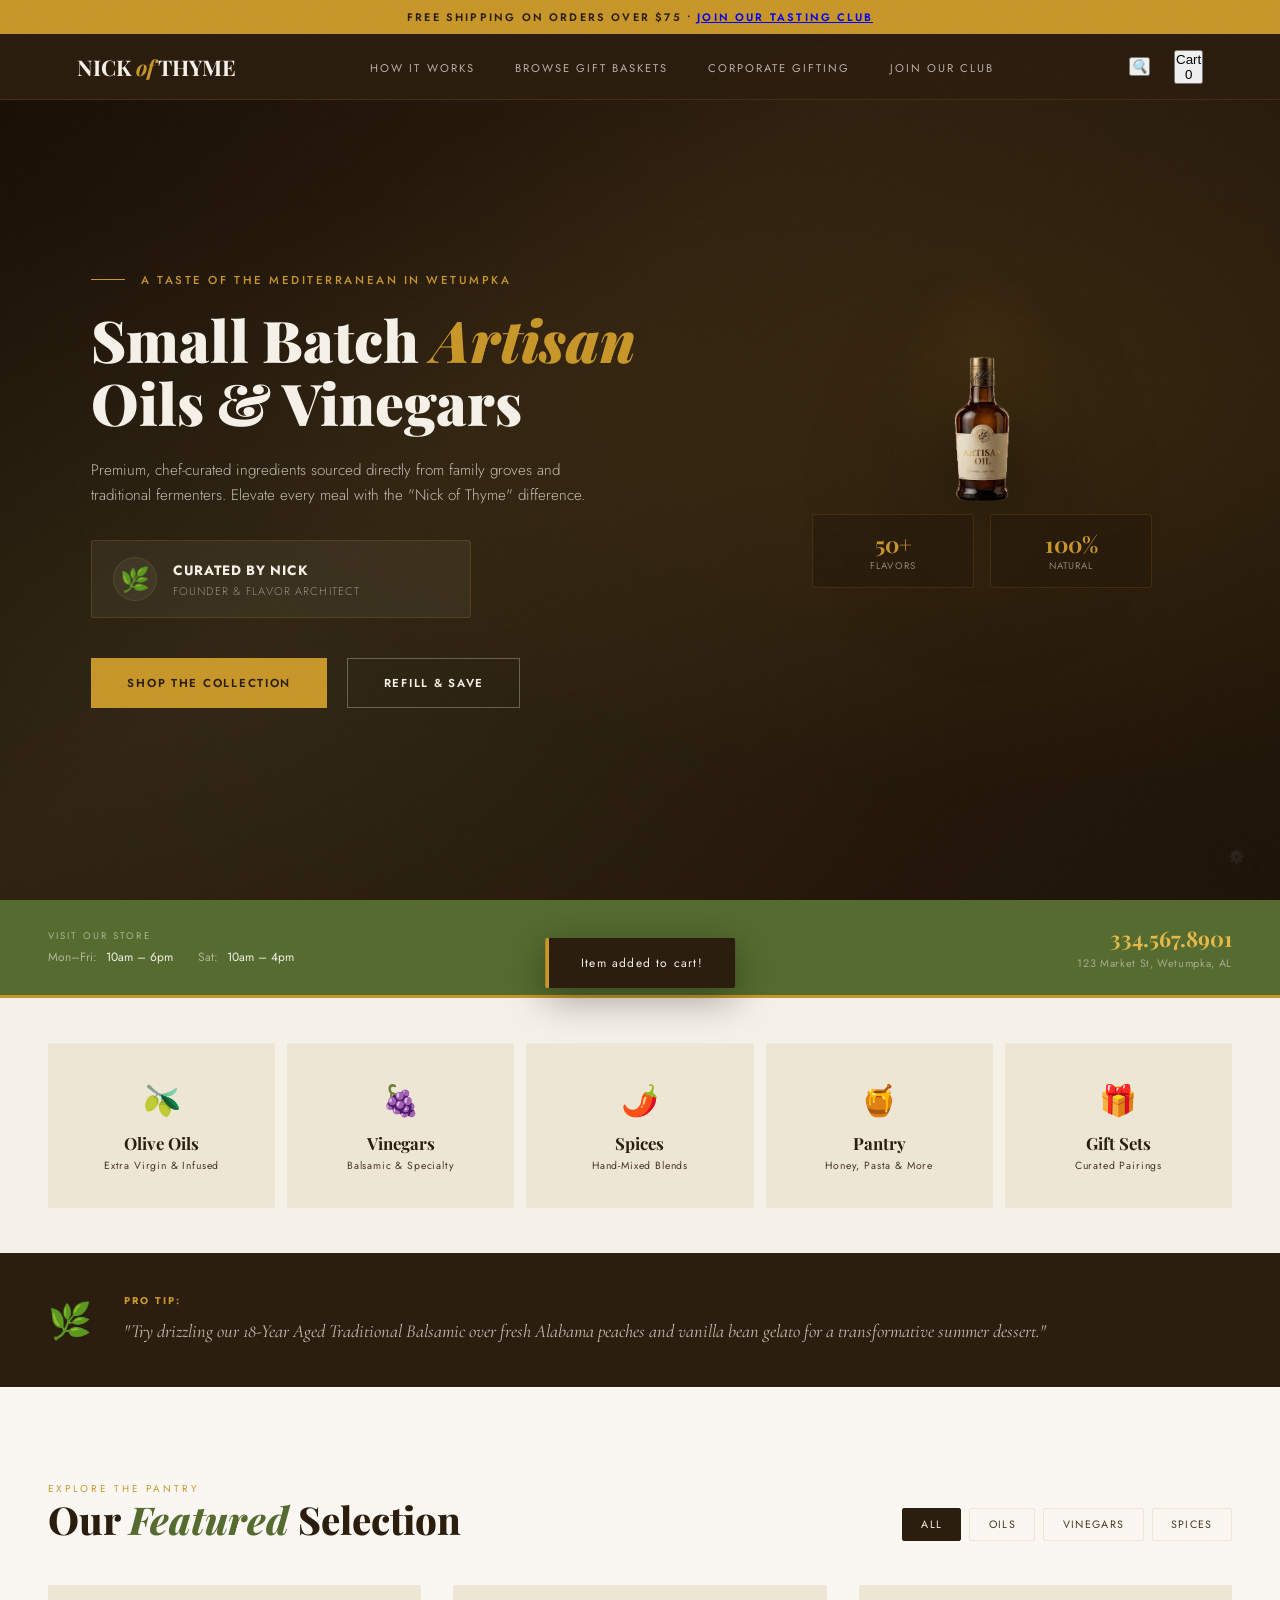
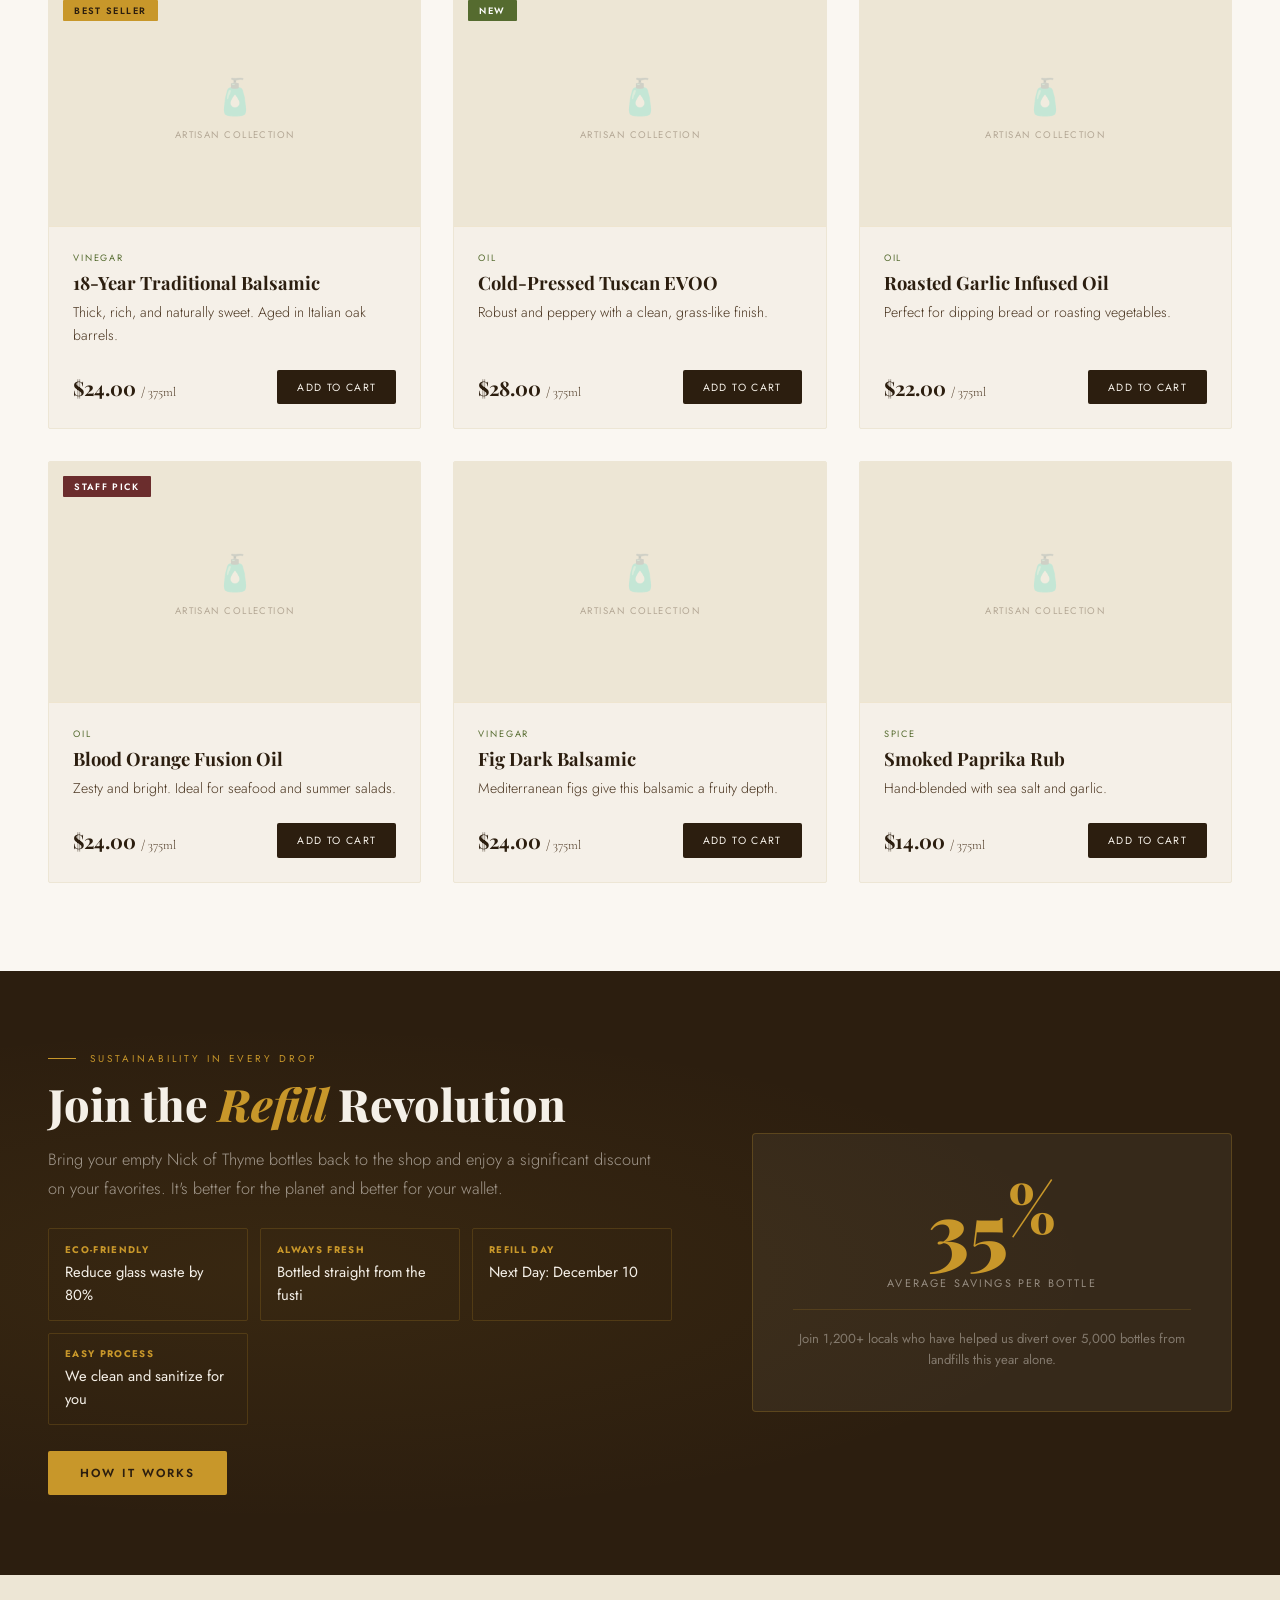
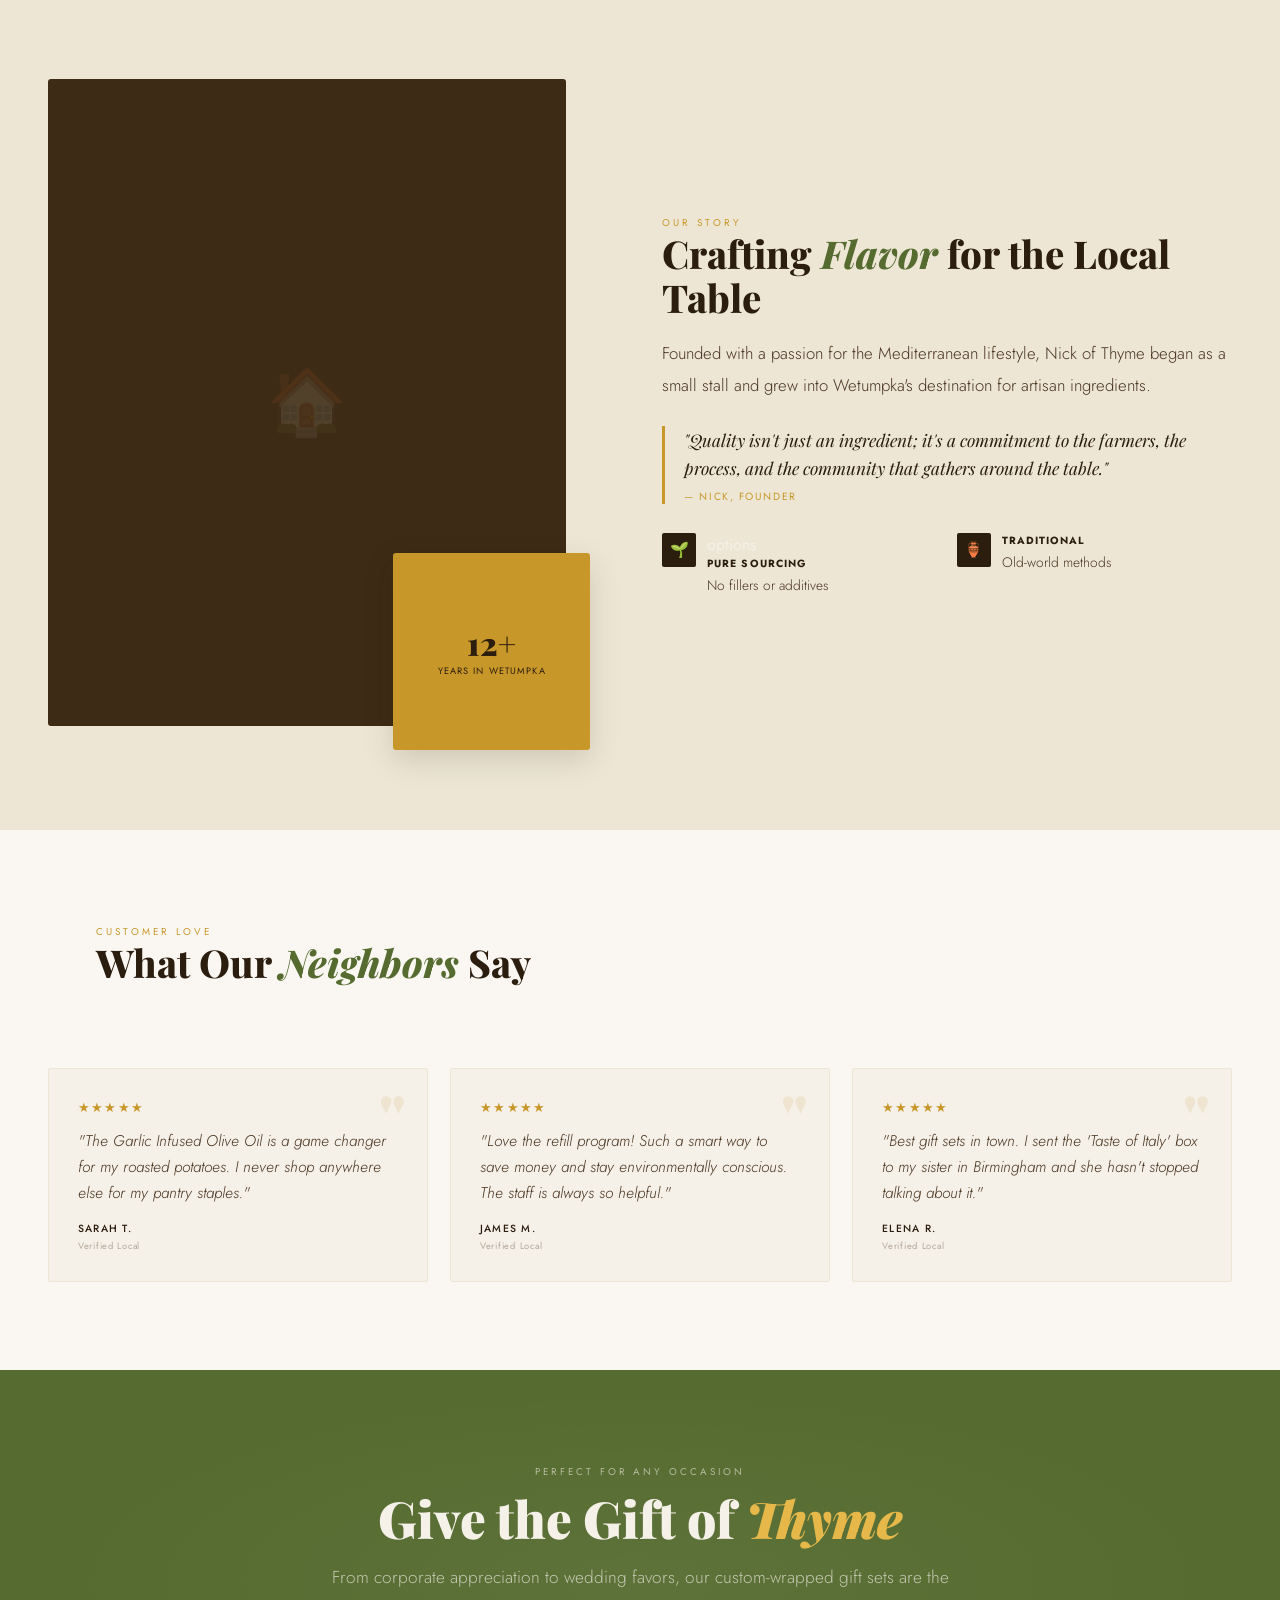
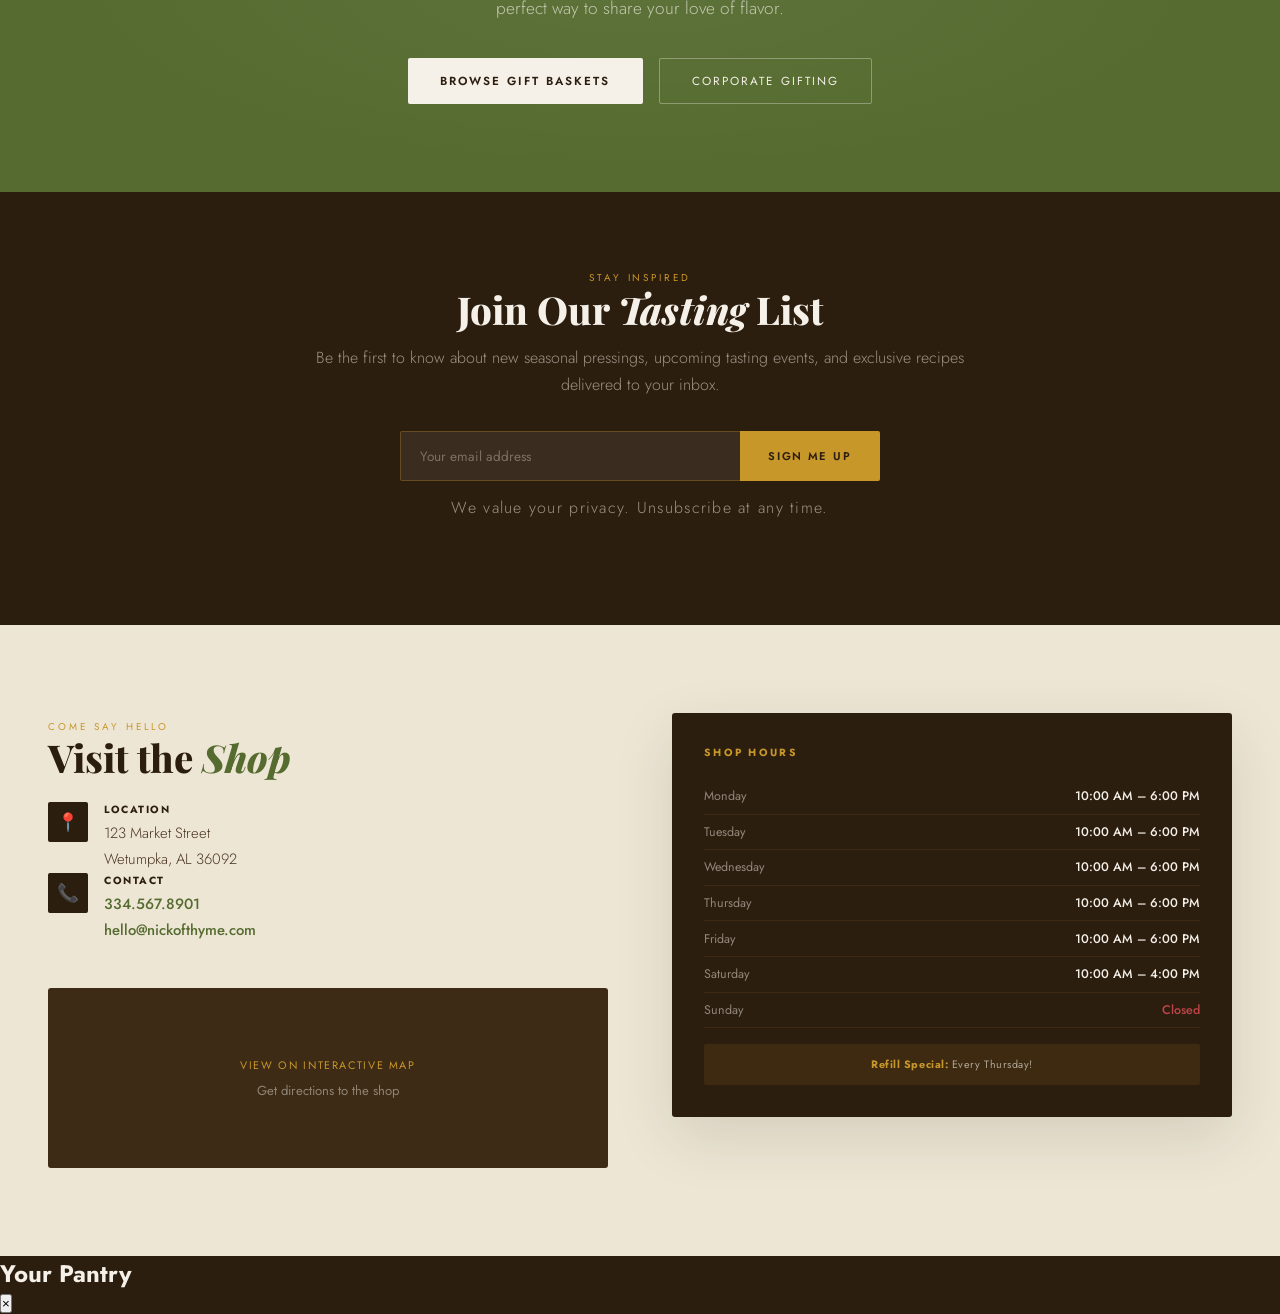
==== commit d25ec275: "update" ====
--- a/index.html
+++ b/index.html
@@ -15,7 +15,6 @@
     <link rel="stylesheet" href="css/main.css" />
     <link rel="stylesheet" href="css/components.css" />
     <link rel="stylesheet" href="css/layout.css" />
-    <link rel="stylesheet" href="css/fixes.css" />
 
     <!-- Third-Party Scripts -->
     <script src="https://js.stripe.com/v3/"></script>
@@ -564,7 +563,7 @@
     </section>
 
     <!-- ── FOOTER placeholder ── -->
-    <!-- TODO: Insert your layout footer component/include call right here -->
+    <div id="footer-placeholder"></div>
 
     <!-- ── SHOPPING CART OVERLAY & DRAWER ── -->
     <div
@@ -708,8 +707,6 @@
       Item added to cart!
     </div>
 
-    <div id="footer-placeholder"></div>
-
     <!-- Main JavaScript Interface logic -->
     <script src="main.js"></script>
   </body>
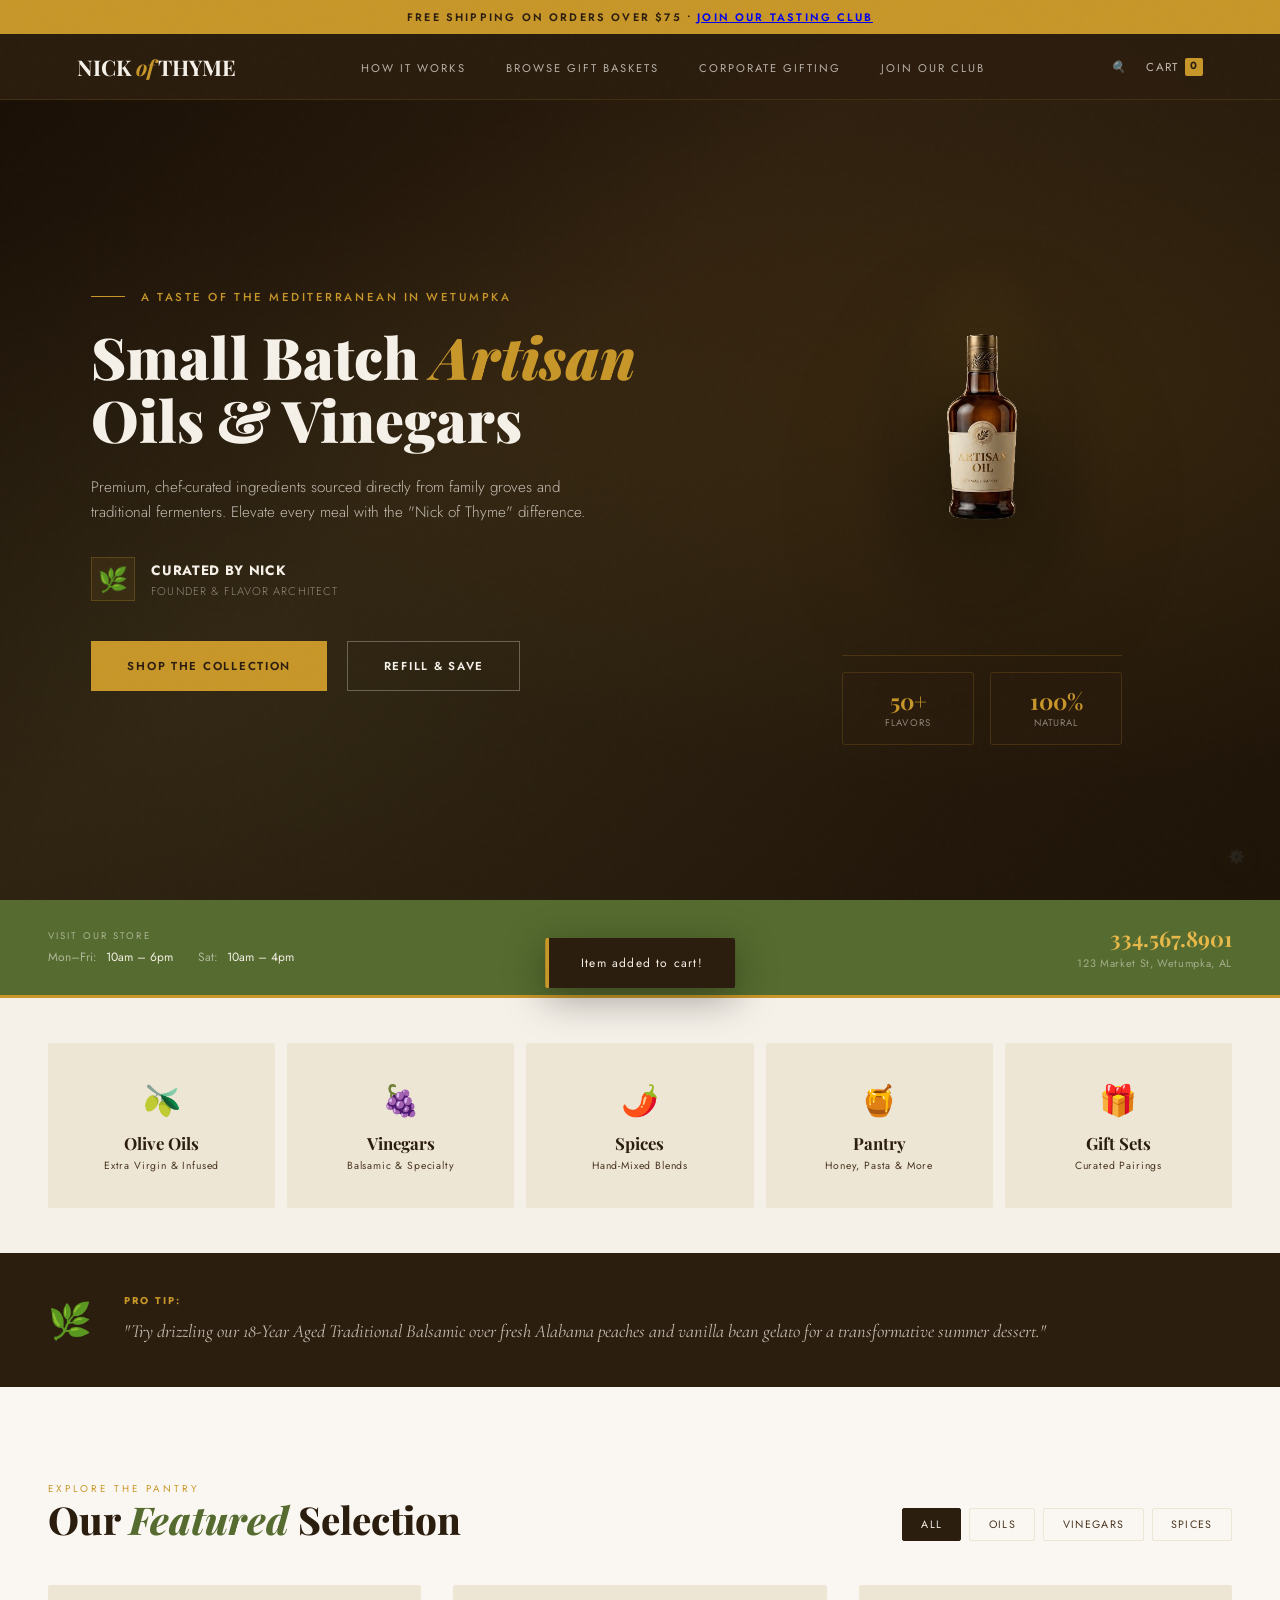
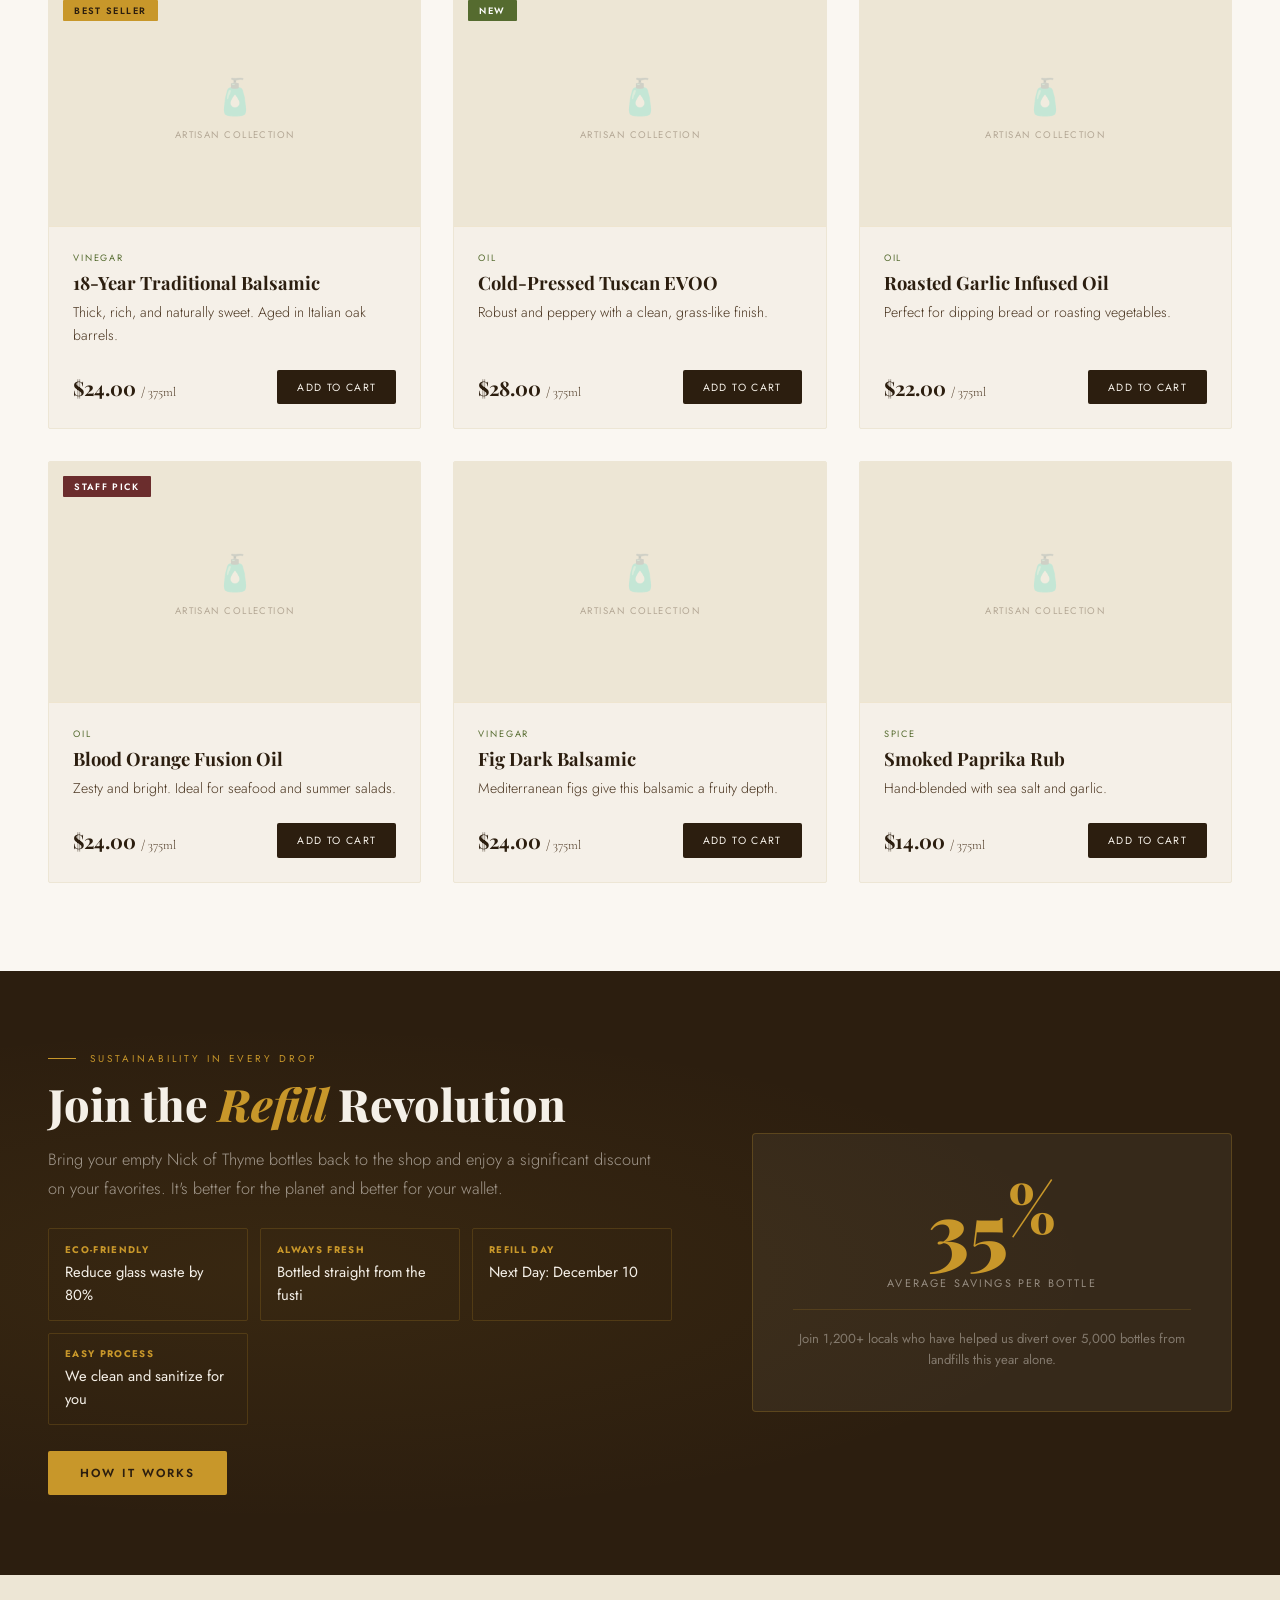
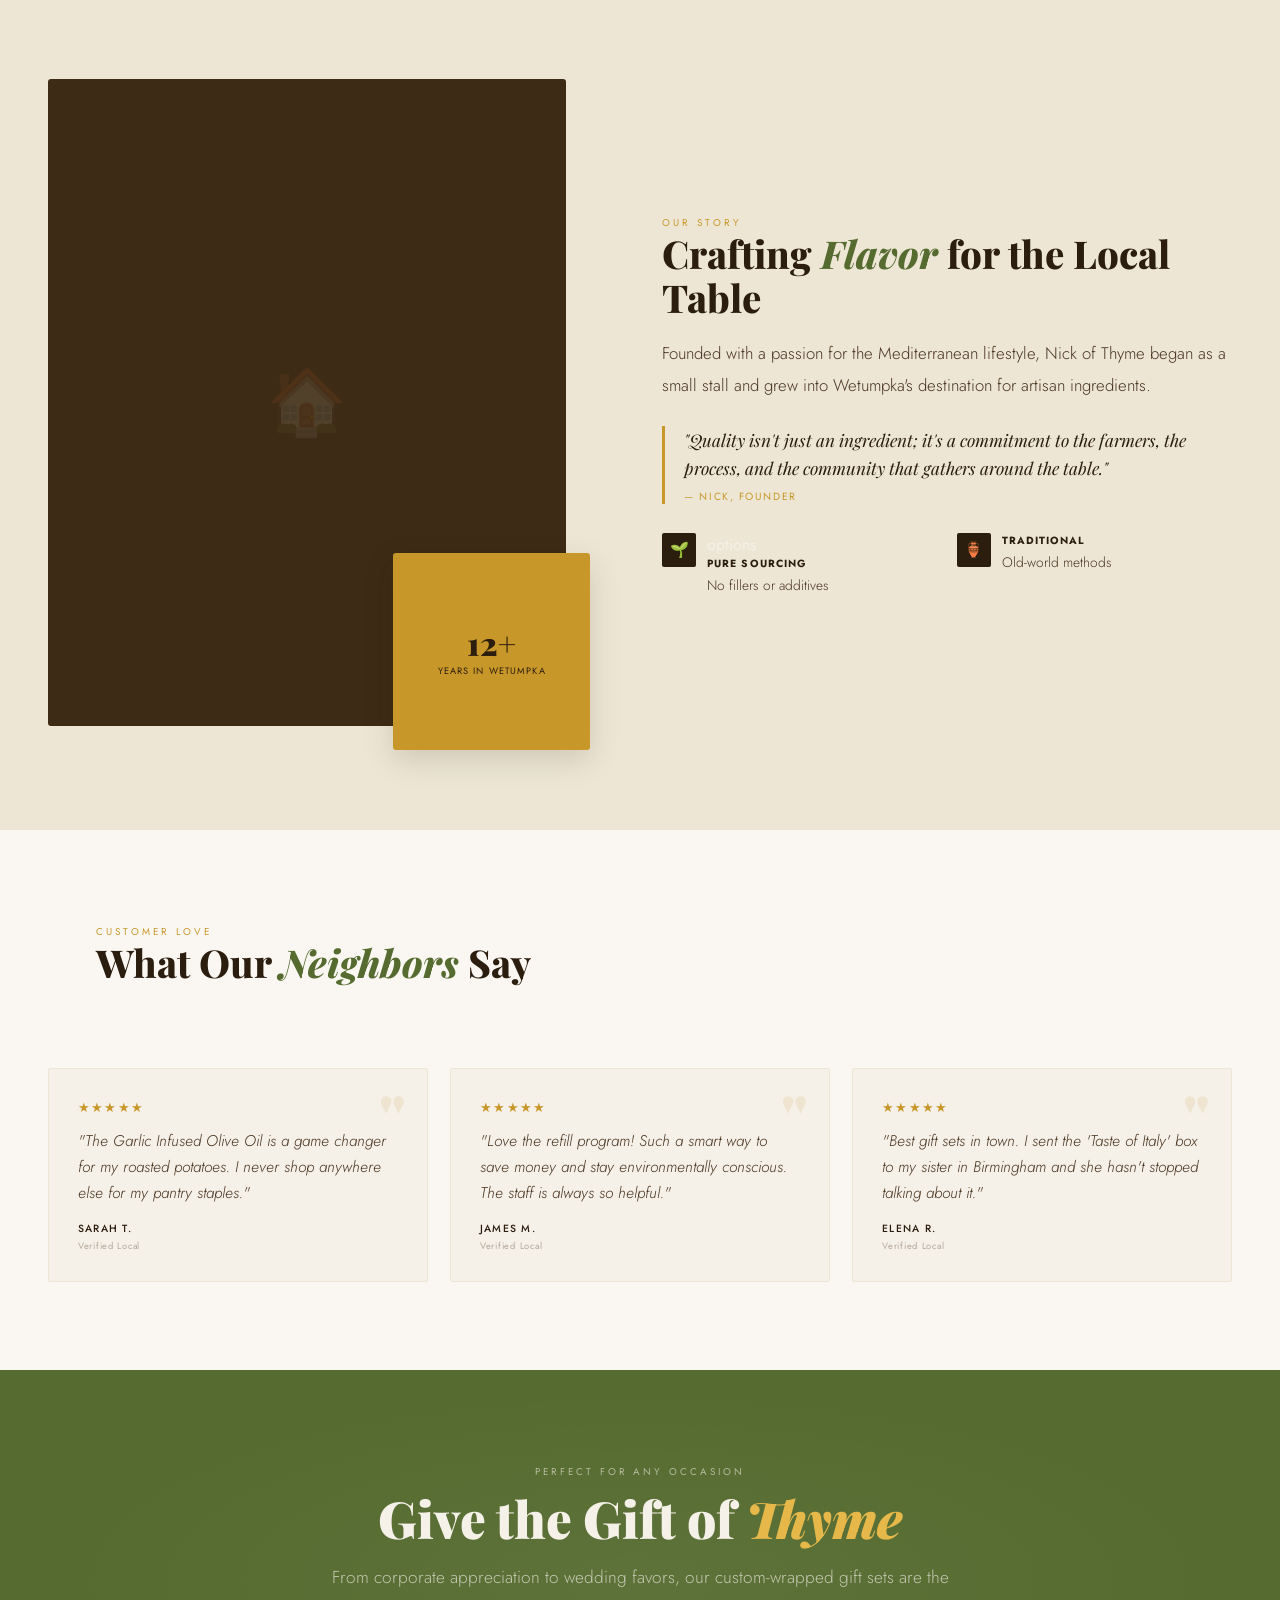
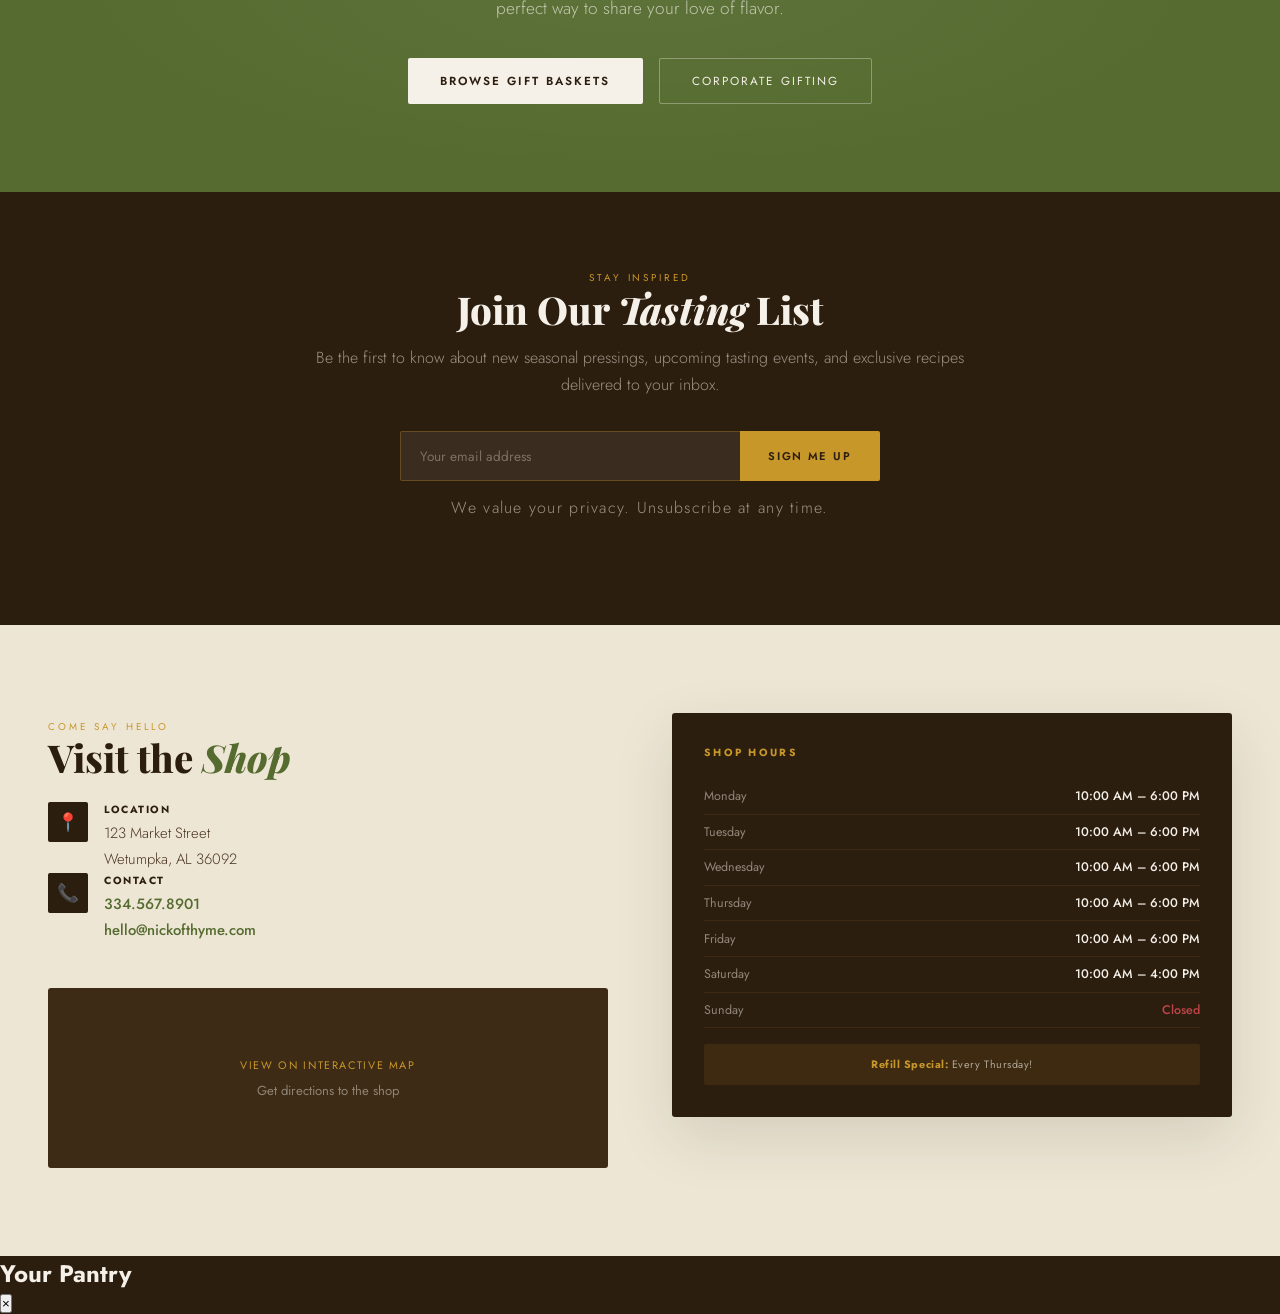
==== commit adbab167: "update" ====
--- a/index.html
+++ b/index.html
@@ -15,6 +15,7 @@
     <link rel="stylesheet" href="css/main.css" />
     <link rel="stylesheet" href="css/components.css" />
     <link rel="stylesheet" href="css/layout.css" />
+    <link rel="stylesheet" href="css/fixes.css" />
 
     <!-- Third-Party Scripts -->
     <script src="https://js.stripe.com/v3/"></script>
--- a/css/fixes.css
+++ b/css/fixes.css
@@ -0,0 +1,326 @@
+/* ==========================================================================
+   NICK OF THYME — TARGETED UI FIXES
+   Load this AFTER main.css, components.css, and layout.css
+   ========================================================================== */
+
+/* --------------------------------------------------------------------------
+   FIX 1: BOTTLE IMAGE — BIGGER, VERTICALLY CENTERED IN COLUMN
+   Problem: bottle appeared small (max-height 400px was too conservative) and
+   the hero-visual column had no height anchor, so flex centering did nothing.
+   -------------------------------------------------------------------------- */
+
+.hero-visual {
+  height: 100% !important;
+  min-height: 420px !important; /* Gives the flex column a real height to center against */
+}
+
+.bottle-scene {
+  max-width: 280px !important;
+  flex: 1 !important; /* Let it grow to fill vertical space */
+  display: flex !important;
+  align-items: center !important;
+  justify-content: center !important;
+  margin-bottom: 1.5rem !important;
+}
+
+.bottle-float {
+  display: flex !important;
+  align-items: center !important;
+  justify-content: center !important;
+  width: 100% !important;
+}
+
+.bottle-image {
+  max-height: 520px !important; /* Was 400px — gives the bottle real presence */
+  width: 80% !important;
+  display: block !important;
+  margin: 0 auto !important;
+  object-fit: contain !important;
+  filter: drop-shadow(0 24px 48px rgba(0, 0, 0, 0.6)) !important;
+}
+
+/* --------------------------------------------------------------------------
+   FIX 2: FOUNDER CARD — STRIP THE DARK BOX
+   Problem: .hero-founder was inheriting a dark background and visible border
+   from components.css, making it look like a separate card widget.
+   -------------------------------------------------------------------------- */
+
+.hero-founder {
+  background: transparent !important;
+  border: none !important;
+  box-shadow: none !important;
+  padding: 0 !important;
+  border-radius: 0 !important;
+}
+
+/* Keep just the avatar circle styled, not the whole row */
+.founder-avatar {
+  background: rgba(200, 151, 42, 0.08) !important;
+  border: 1px solid rgba(200, 151, 42, 0.25) !important;
+  border-radius: 0 !important; /* Matches site's square aesthetic */
+  flex-shrink: 0 !important;
+}
+
+/* --------------------------------------------------------------------------
+   FIX 3: HERO BADGES — VISUALLY CONNECT TO THE BOTTLE
+   Problem: badges floated with no visual relationship to the bottle above.
+   Fix: add a subtle gold top border and collapse the gap.
+   -------------------------------------------------------------------------- */
+
+.hero-badges {
+  border-top: 1px solid rgba(200, 151, 42, 0.2) !important;
+  padding-top: 1rem !important;
+  margin-top: 0 !important;
+  width: 100% !important;
+  max-width: 280px !important; /* Aligns with the narrowed bottle-scene above */
+}
+
+.h-badge {
+  background: rgba(44, 30, 15, 0.55) !important;
+  border: 1px solid rgba(200, 151, 42, 0.18) !important;
+  padding: 0.85rem 0.6rem !important;
+}
+
+/* --------------------------------------------------------------------------
+   FIX 4a: NAVBAR — TIGHTEN THE CART BUTTON BOX
+   Problem: the all:unset rule on header buttons was too aggressive and
+   caused layout shifts in some browsers, especially on the cart count badge.
+   -------------------------------------------------------------------------- */
+
+.nav-actions {
+  display: flex !important;
+  align-items: center !important;
+  gap: 1.25rem !important;
+}
+
+.nav-search,
+.cart-btn {
+  all: unset !important;
+  display: inline-flex !important;
+  align-items: center !important;
+  gap: 0.4rem !important;
+  cursor: pointer !important;
+  color: rgba(245, 240, 232, 0.75) !important;
+  font-family: "Jost", sans-serif !important;
+  font-size: 0.72rem !important;
+  letter-spacing: 0.12em !important;
+  text-transform: uppercase !important;
+  transition: color 0.2s ease !important;
+  padding: 4px 0 !important;
+}
+
+.nav-search:hover,
+.cart-btn:hover {
+  color: var(--gold) !important;
+}
+
+/* Cart count badge — clean pill that bumps on add */
+.cart-count {
+  display: inline-flex !important;
+  align-items: center !important;
+  justify-content: center !important;
+  background: var(--gold) !important;
+  color: var(--bark) !important;
+  font-size: 0.65rem !important;
+  font-weight: 700 !important;
+  min-width: 18px !important;
+  height: 18px !important;
+  padding: 0 4px !important;
+  border-radius: 2px !important; /* Square-ish to match site aesthetic */
+  line-height: 1 !important;
+}
+
+@keyframes bump {
+  0% {
+    transform: scale(1);
+  }
+  50% {
+    transform: scale(1.4);
+  }
+  100% {
+    transform: scale(1);
+  }
+}
+
+.cart-count.bump {
+  animation: bump 0.3s ease !important;
+}
+
+/* --------------------------------------------------------------------------
+   FIX 4b: FOOTER — BASE STYLES (footer HTML provided but no CSS existed)
+   -------------------------------------------------------------------------- */
+
+footer {
+  background: var(--bark) !important;
+  color: var(--cream) !important;
+  border-top: 1px solid rgba(200, 151, 42, 0.12) !important;
+}
+
+.footer-inner {
+  max-width: 1300px !important;
+  margin: 0 auto !important;
+  padding: 0 4% !important;
+}
+
+/* Top grid — 4 columns */
+.footer-top {
+  display: grid !important;
+  grid-template-columns: 1.6fr 1fr 1fr 1fr !important;
+  gap: 3rem !important;
+  padding: 4.5rem 0 3rem !important;
+  border-bottom: 1px solid rgba(200, 151, 42, 0.1) !important;
+}
+
+/* Logo column */
+.f-logo {
+  font-family: "Playfair Display", serif !important;
+  font-size: 1.2rem !important;
+  font-weight: 700 !important;
+  color: var(--cream) !important;
+  text-decoration: none !important;
+  display: block !important;
+  margin-bottom: 0.4rem !important;
+  letter-spacing: 0.04em !important;
+}
+
+.f-logo em {
+  color: var(--gold) !important;
+  font-style: italic !important;
+}
+
+.f-tagline {
+  display: block !important;
+  font-size: 0.65rem !important;
+  letter-spacing: 0.22em !important;
+  text-transform: uppercase !important;
+  color: rgba(245, 240, 232, 0.45) !important;
+  margin-bottom: 1.25rem !important;
+}
+
+.f-desc {
+  font-size: 0.82rem !important;
+  line-height: 1.7 !important;
+  color: rgba(245, 240, 232, 0.6) !important;
+  margin-bottom: 1.5rem !important;
+  max-width: 280px !important;
+}
+
+.f-addr {
+  font-size: 0.75rem !important;
+  line-height: 1.6 !important;
+  color: rgba(245, 240, 232, 0.5) !important;
+}
+
+.f-addr strong {
+  display: block !important;
+  color: var(--gold) !important;
+  font-size: 0.65rem !important;
+  letter-spacing: 0.18em !important;
+  text-transform: uppercase !important;
+  margin-bottom: 0.3rem !important;
+}
+
+/* Link columns */
+.fcol h4 {
+  font-family: "Jost", sans-serif !important;
+  font-size: 0.65rem !important;
+  letter-spacing: 0.22em !important;
+  text-transform: uppercase !important;
+  color: var(--gold) !important;
+  font-weight: 600 !important;
+  margin-bottom: 1.25rem !important;
+}
+
+.fcol ul {
+  list-style: none !important;
+  padding: 0 !important;
+  margin: 0 !important;
+  display: flex !important;
+  flex-direction: column !important;
+  gap: 0.65rem !important;
+}
+
+.fcol ul li a {
+  font-size: 0.8rem !important;
+  color: rgba(245, 240, 232, 0.55) !important;
+  text-decoration: none !important;
+  cursor: pointer !important;
+  transition: color 0.2s !important;
+  letter-spacing: 0.04em !important;
+}
+
+.fcol ul li a:hover {
+  color: var(--cream) !important;
+}
+
+/* Bottom bar */
+.footer-bottom {
+  display: flex !important;
+  justify-content: space-between !important;
+  align-items: center !important;
+  padding: 1.75rem 0 !important;
+  gap: 1rem !important;
+}
+
+.footer-bottom p {
+  font-size: 0.7rem !important;
+  color: rgba(245, 240, 232, 0.35) !important;
+  letter-spacing: 0.06em !important;
+}
+
+.f-socials {
+  display: flex !important;
+  gap: 0.75rem !important;
+}
+
+.fsoc {
+  display: inline-flex !important;
+  align-items: center !important;
+  justify-content: center !important;
+  width: 32px !important;
+  height: 32px !important;
+  border: 1px solid rgba(200, 151, 42, 0.2) !important;
+  color: rgba(245, 240, 232, 0.5) !important;
+  font-size: 0.65rem !important;
+  font-weight: 600 !important;
+  letter-spacing: 0.05em !important;
+  text-decoration: none !important;
+  cursor: pointer !important;
+  transition: all 0.2s !important;
+}
+
+.fsoc:hover {
+  background: var(--gold) !important;
+  border-color: var(--gold) !important;
+  color: var(--bark) !important;
+}
+
+/* --------------------------------------------------------------------------
+   RESPONSIVE COLLAPSE — Stacks all layouts at tablet/mobile width
+   -------------------------------------------------------------------------- */
+
+@media (max-width: 900px) {
+  .footer-top {
+    grid-template-columns: 1fr 1fr !important;
+    gap: 2rem !important;
+  }
+}
+
+@media (max-width: 600px) {
+  .footer-top {
+    grid-template-columns: 1fr !important;
+  }
+
+  .footer-bottom {
+    flex-direction: column !important;
+    text-align: center !important;
+  }
+
+  .hero-visual {
+    min-height: auto !important;
+  }
+
+  .bottle-image {
+    max-height: 320px !important;
+  }
+}
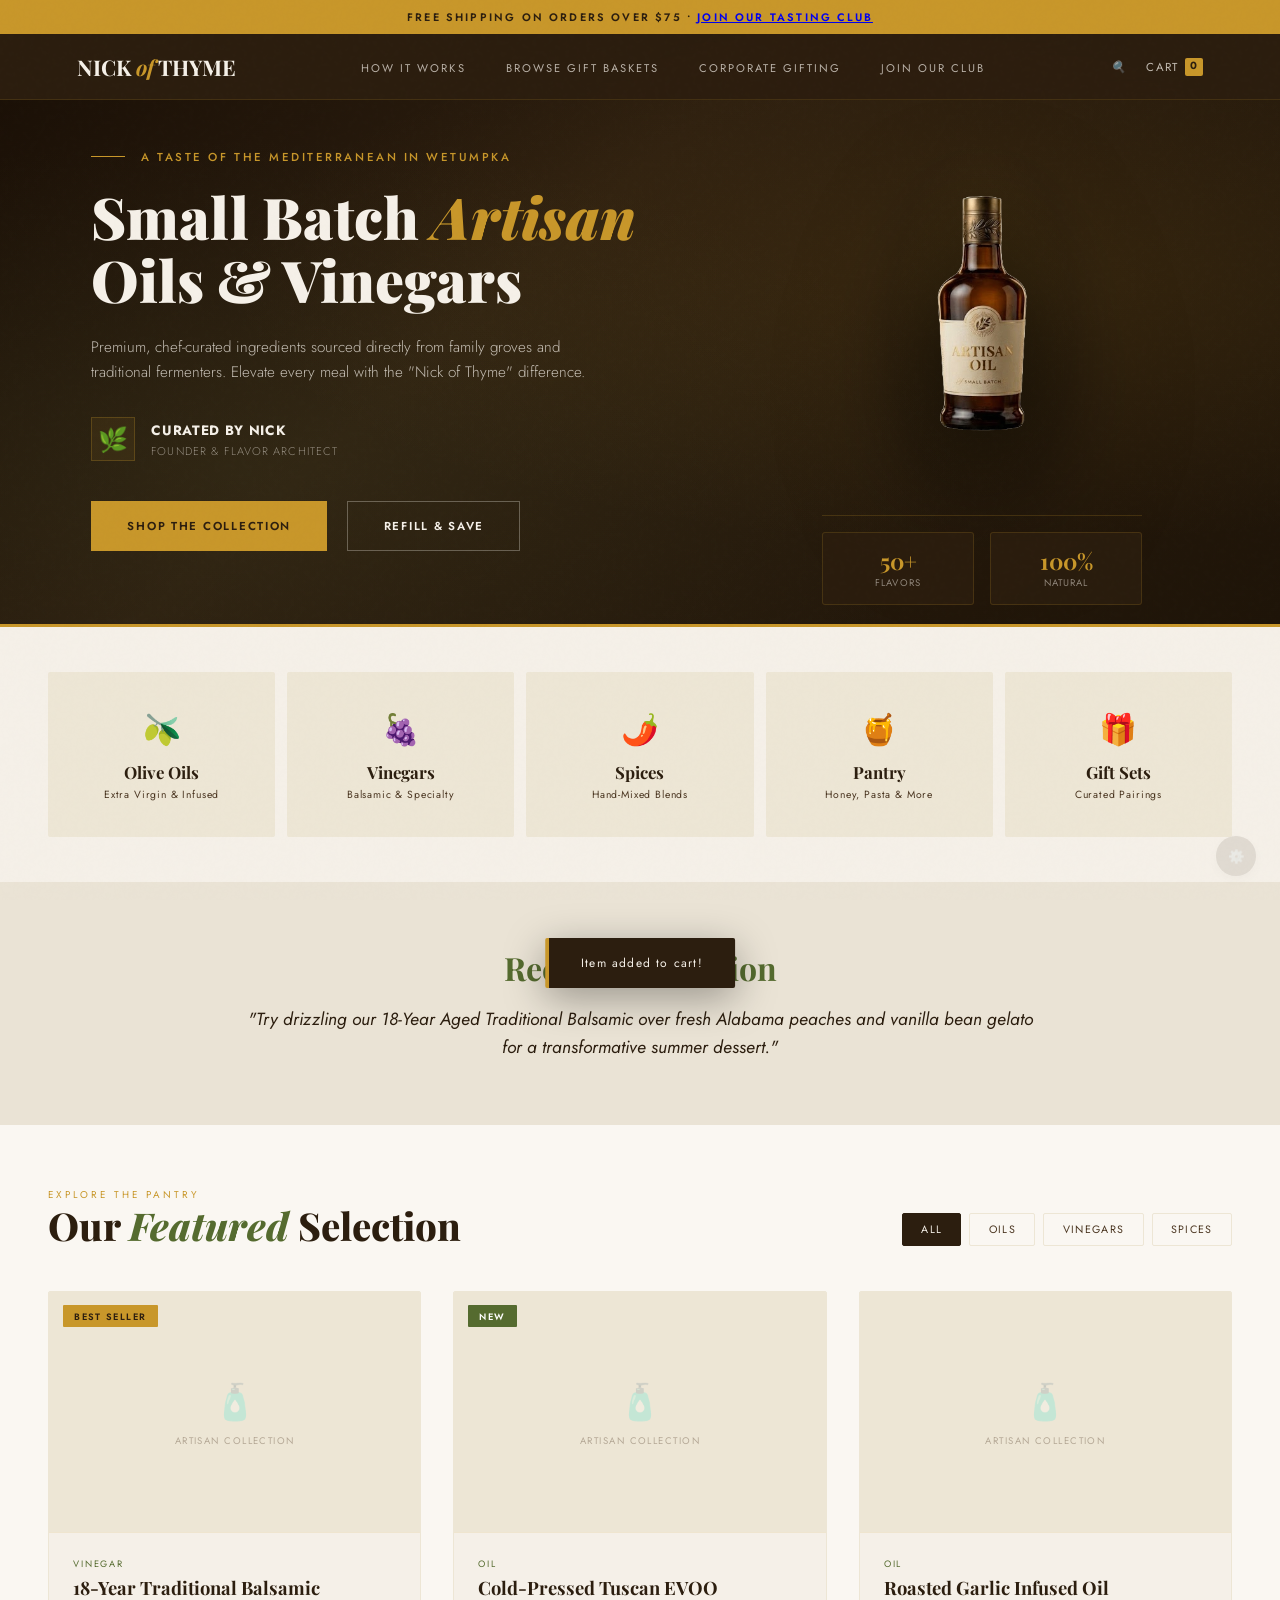
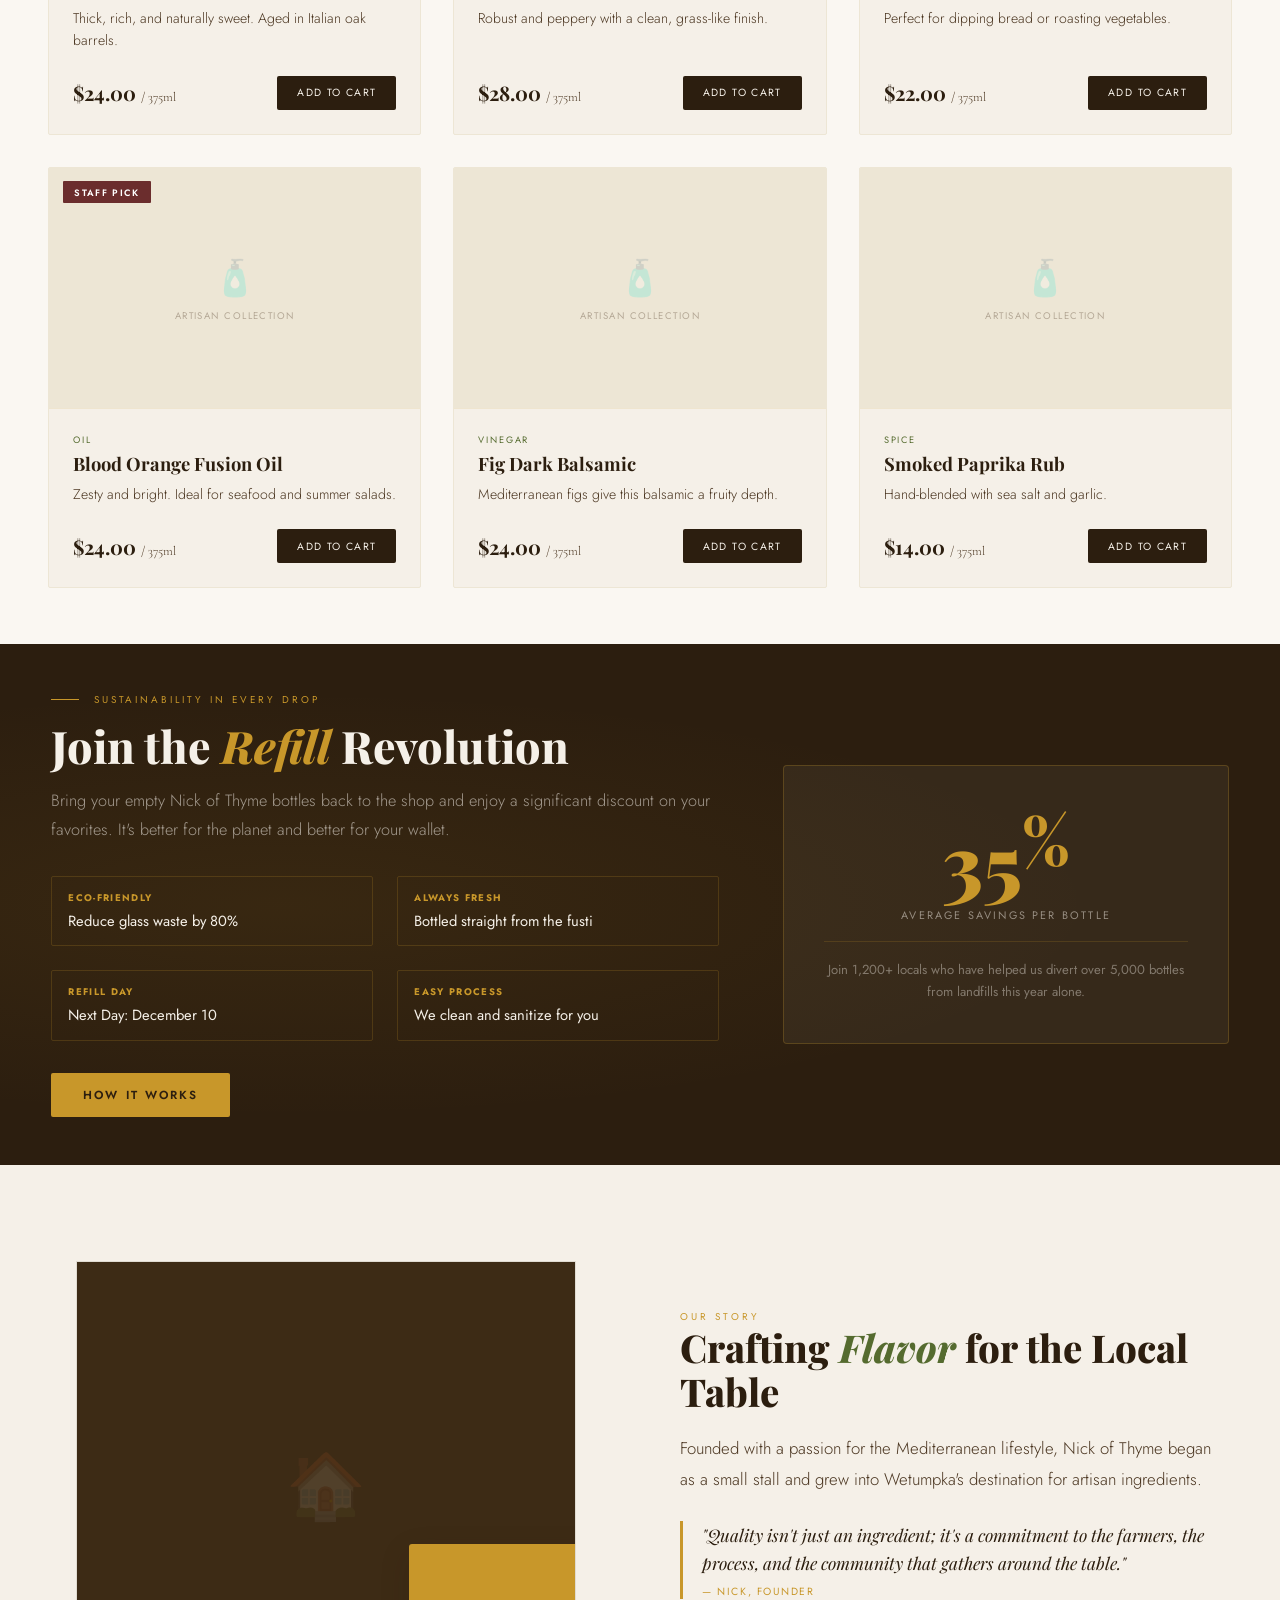
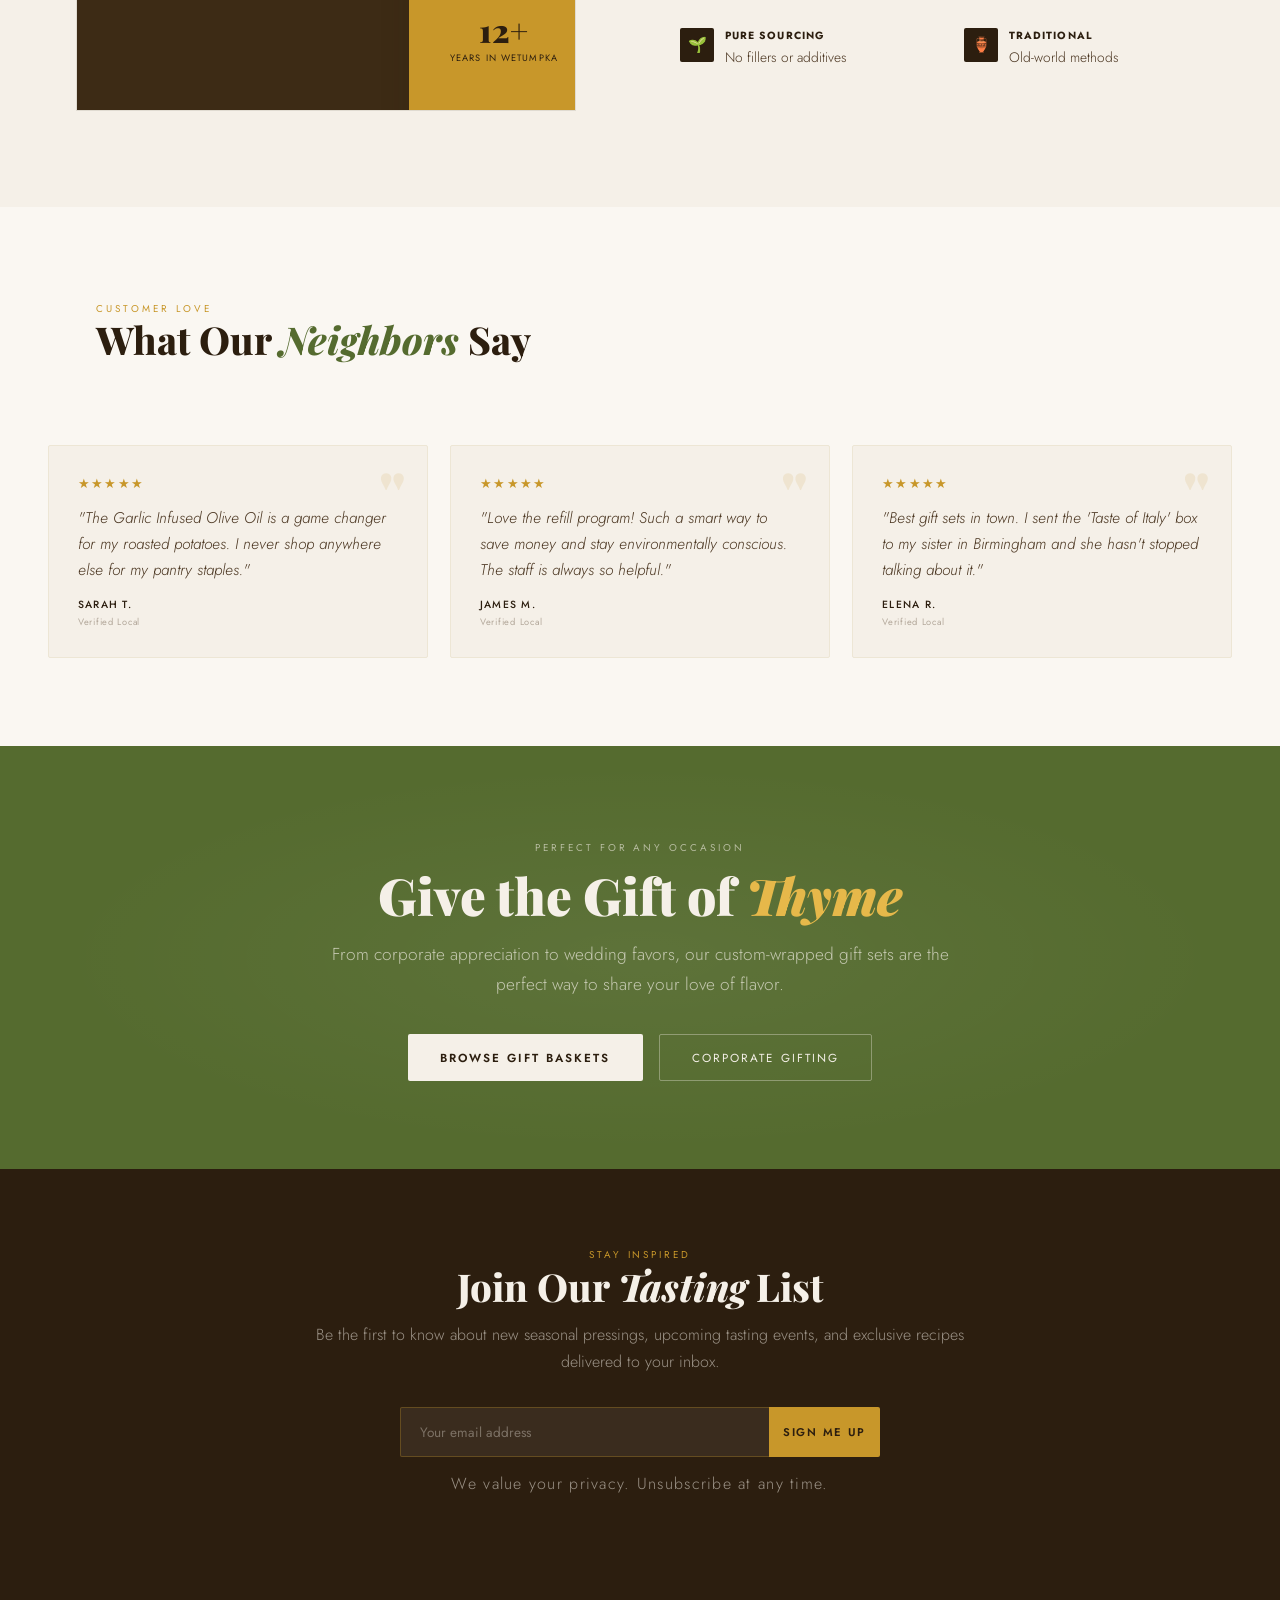
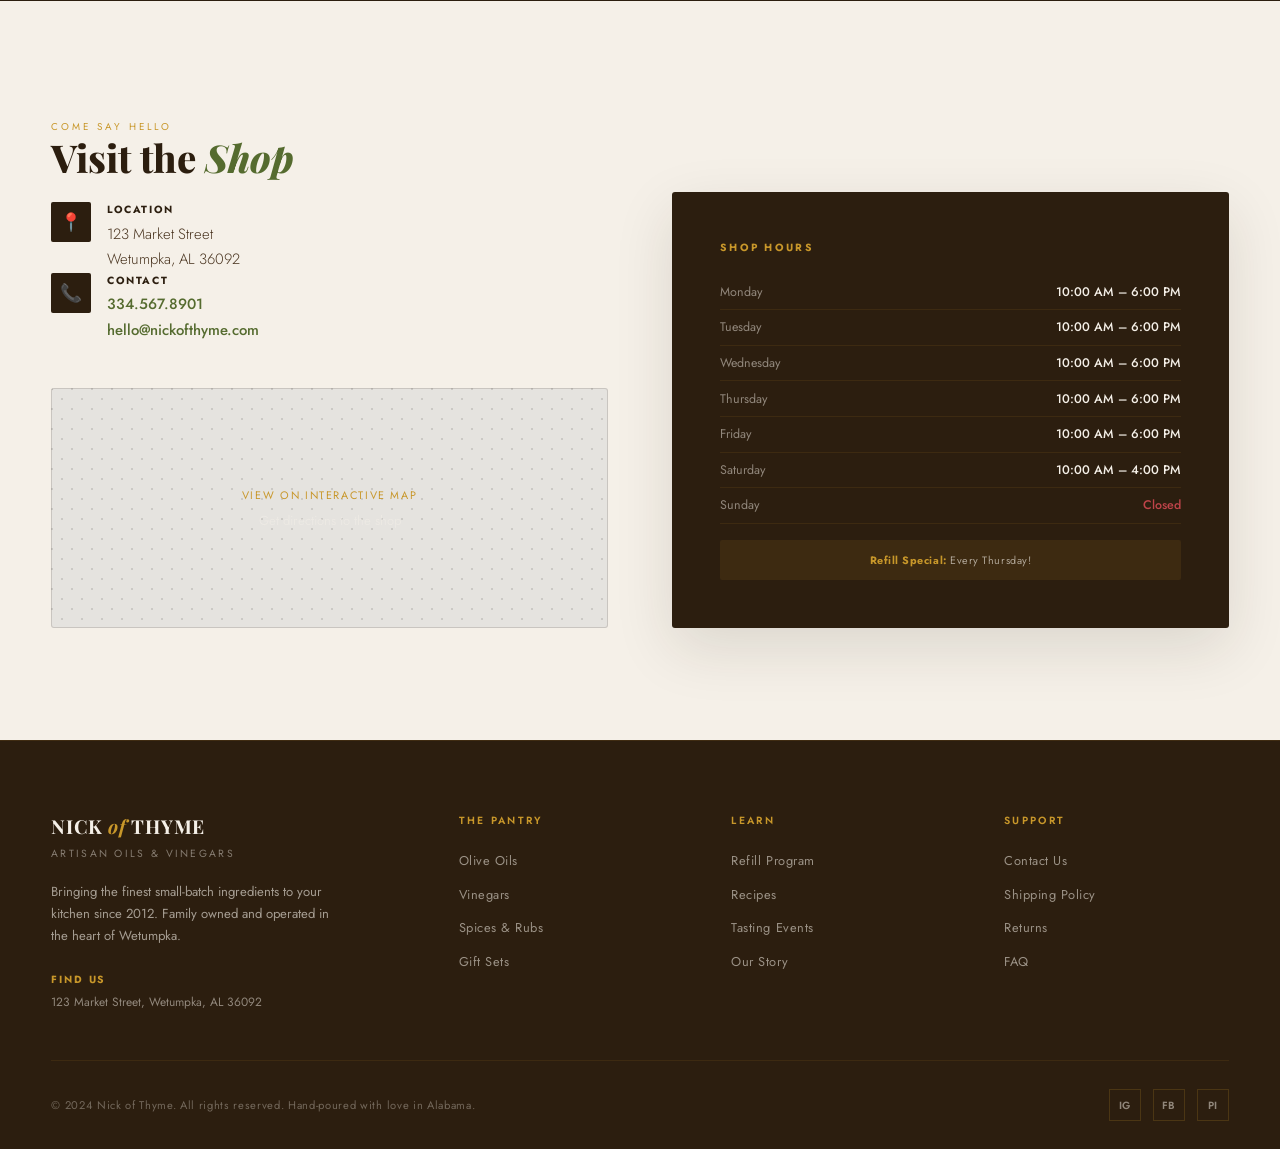
==== commit 36227f23: "updated css files" ====
--- a/index.html
+++ b/index.html
@@ -5,22 +5,18 @@
     <meta name="viewport" content="width=device-width, initial-scale=1.0" />
     <title>Nick of Thyme | Oil · Vinegar · Spices · Wetumpka, AL</title>
 
-    <!-- Google Fonts -->
     <link
       href="https://fonts.googleapis.com/css2?family=Playfair+Display:ital,wght@0,400;0,700;0,900;1,400;1,700&family=Cormorant+Garamond:ital,wght@0,300;0,400;0,500;1,300;1,400&family=Jost:wght@300;400;500;600&display=swap"
       rel="stylesheet"
     />
 
-    <!-- Core & Architecture Stylesheets -->
     <link rel="stylesheet" href="css/main.css" />
     <link rel="stylesheet" href="css/components.css" />
     <link rel="stylesheet" href="css/layout.css" />
     <link rel="stylesheet" href="css/fixes.css" />
 
-    <!-- Third-Party Scripts -->
     <script src="https://js.stripe.com/v3/"></script>
     <script>
-      // Automatically load the navbar fragment
       fetch("navbar.html")
         .then((response) => response.text())
         .then((data) => {
@@ -30,16 +26,13 @@
     </script>
   </head>
   <body>
-    <!-- ── ANNOUNCEMENT BAR ── -->
     <div class="ann-bar" id="ann-bar-top">
       FREE SHIPPING ON ORDERS OVER $75 •
       <a href="#club">JOIN OUR TASTING CLUB</a>
     </div>
 
-    <!-- ── MAIN NAVIGATION ── -->
     <div id="navbar-placeholder"></div>
 
-    <!-- ── HERO SECTION ── -->
     <section class="hero">
       <div class="hero-bg"></div>
       <div class="hero-content">
@@ -99,36 +92,8 @@
           </div>
         </div>
       </div>
-
-      <div class="hero-scroll">
-        <div class="scroll-line"></div>
-        <span>Scroll</span>
-      </div>
-    </section>
-
-    <!-- ── HOURS & STORE LOCATION INFO BAND ── -->
-    <div class="hours-band">
-      <div class="hours-band-inner">
-        <div class="hb-section">
-          <span class="hb-label">Visit Our Store</span>
-          <div class="hb-hours">
-            <div class="hb-item"><span>Mon–Fri:</span> 10am – 6pm</div>
-            <div class="hb-item"><span>Sat:</span> 10am – 4pm</div>
-          </div>
-        </div>
-        <div class="hb-contact">
-          <a
-            href="tel:3345678901"
-            class="hb-phone"
-            aria-label="Call us at 334-567-8901"
-            >334.567.8901</a
-          >
-          <p class="hb-address">123 Market St, Wetumpka, AL</p>
-        </div>
-      </div>
-    </div>
-
-    <!-- ── CATEGORY QUICK-LINKS ── -->
+    </section>
+
     <section class="cats">
       <div class="cats-inner">
         <div
@@ -142,7 +107,6 @@
           <span class="cat-name">Olive Oils</span>
           <span class="cat-sub">Extra Virgin & Infused</span>
         </div>
-
         <div
           class="cat-card"
           onclick="filterCategory('vinegar')"
@@ -154,7 +118,6 @@
           <span class="cat-name">Vinegars</span>
           <span class="cat-sub">Balsamic & Specialty</span>
         </div>
-
         <div
           class="cat-card"
           onclick="filterCategory('spices')"
@@ -166,7 +129,6 @@
           <span class="cat-name">Spices</span>
           <span class="cat-sub">Hand-Mixed Blends</span>
         </div>
-
         <div
           class="cat-card"
           onclick="filterCategory('pantry')"
@@ -178,7 +140,6 @@
           <span class="cat-name">Pantry</span>
           <span class="cat-sub">Honey, Pasta & More</span>
         </div>
-
         <div
           class="cat-card"
           onclick="filterCategory('gifts')"
@@ -193,12 +154,10 @@
       </div>
     </section>
 
-    <!-- ── TASTING BANNER BAND ── -->
-    <section class="tasting-band">
-      <div class="tasting-inner">
-        <span class="tasting-olive">🌿</span>
-        <p class="tasting-text">
-          <strong>Pro Tip:</strong>
+    <section class="recipe-band">
+      <div class="recipe-inner">
+        <h2>Recipe Inspiration</h2>
+        <p>
           "Try drizzling our 18-Year Aged Traditional Balsamic over fresh
           Alabama peaches and vanilla bean gelato for a transformative summer
           dessert."
@@ -206,7 +165,6 @@
       </div>
     </section>
 
-    <!-- ── SHOP SECTION STOREFRONT ── -->
     <section class="shop" id="shop">
       <div class="sec-header">
         <div class="sh-left">
@@ -256,12 +214,9 @@
           </button>
         </div>
       </div>
-
-      <!-- Target Grid Container for Dynamic JavaScript Injection -->
       <div class="pgrid" id="product-grid" aria-live="polite"></div>
     </section>
 
-    <!-- ── REFILL & SUSTAINABILITY SECTION ── -->
     <section class="refill" id="refill">
       <div class="refill-inner">
         <div class="refill-text">
@@ -315,7 +270,6 @@
       </div>
     </section>
 
-    <!-- ── ABOUT OUR STORY SECTION ── -->
     <section class="about" id="about">
       <div class="about-inner">
         <div class="about-img-wrap">
@@ -351,7 +305,7 @@
             <div class="af">
               <div class="af-icon">🌱</div>
               <div class="af-text">
-                options <strong>Pure Sourcing</strong>
+                <strong>Pure Sourcing</strong>
                 <span>No fillers or additives</span>
               </div>
             </div>
@@ -367,7 +321,6 @@
       </div>
     </section>
 
-    <!-- ── CUSTOMER REVIEWS SECTION ── -->
     <section class="reviews">
       <div class="sec-header header-center">
         <div>
@@ -409,7 +362,6 @@
       </div>
     </section>
 
-    <!-- ── CURATED GIFTING SECTION ── -->
     <section class="gifts" id="gifts">
       <div class="gifts-inner">
         <div class="gifts-content">
@@ -432,7 +384,6 @@
       </div>
     </section>
 
-    <!-- ── TASTING CLUB EMAIL NEWSLETTER ── -->
     <section class="email-section" id="club">
       <div class="email-inner">
         <span class="sec-eyebrow">Stay Inspired</span>
@@ -468,7 +419,6 @@
           </button>
         </form>
 
-        <!-- Dynamic Form Success State Message -->
         <div class="email-success" id="email-success-msg" aria-live="polite">
           Thank you for joining! Check your inbox for a 10% discount code.
         </div>
@@ -479,7 +429,6 @@
       </div>
     </section>
 
-    <!-- ── VISIT & CONTACT DETAILS ── -->
     <section class="visit" id="visit">
       <div class="visit-inner">
         <div class="visit-text">
@@ -525,48 +474,144 @@
           </div>
         </div>
 
-        <!-- Operating Hours Card -->
-        <div class="hours-box">
-          <h3>Shop Hours</h3>
-          <div class="hrow">
-            <span class="day">Monday</span>
-            <span class="time" id="hour-mon">10:00 AM – 6:00 PM</span>
-          </div>
-          <div class="hrow">
-            <span class="day">Tuesday</span>
-            <span class="time" id="hour-tue">10:00 AM – 6:00 PM</span>
-          </div>
-          <div class="hrow">
-            <span class="day">Wednesday</span>
-            <span class="time" id="hour-wed">10:00 AM – 6:00 PM</span>
-          </div>
-          <div class="hrow">
-            <span class="day">Thursday</span>
-            <span class="time" id="hour-thu">10:00 AM – 6:00 PM</span>
-          </div>
-          <div class="hrow">
-            <span class="day">Friday</span>
-            <span class="time" id="hour-fri">10:00 AM – 6:00 PM</span>
-          </div>
-          <div class="hrow">
-            <span class="day">Saturday</span>
-            <span class="time" id="hour-sat">10:00 AM – 4:00 PM</span>
-          </div>
-          <div class="hrow">
-            <span class="day">Sunday</span>
-            <span class="closed" id="hour-sun">Closed</span>
-          </div>
-          <div class="refill-note">
-            <strong>Refill Special:</strong> Every Thursday!
-          </div>
-        </div>
-      </div>
-    </section>
-
-    <!-- ── FOOTER placeholder ── -->
-    <div id="footer-placeholder"></div>
-
-    <!-- ── SHOPPING CART OVERLAY & DRAWER ── -->
+        <div class="hours-box-container">
+          <div class="hours-box">
+            <h3>Shop Hours</h3>
+            <div class="hrow">
+              <span class="day">Monday</span>
+              <span class="time" id="hour-mon">10:00 AM – 6:00 PM</span>
+            </div>
+            <div class="hrow">
+              <span class="day">Tuesday</span>
+              <span class="time" id="hour-tue">10:00 AM – 6:00 PM</span>
+            </div>
+            <div class="hrow">
+              <span class="day">Wednesday</span>
+              <span class="time" id="hour-wed">10:00 AM – 6:00 PM</span>
+            </div>
+            <div class="hrow">
+              <span class="day">Thursday</span>
+              <span class="time" id="hour-thu">10:00 AM – 6:00 PM</span>
+            </div>
+            <div class="hrow">
+              <span class="day">Friday</span>
+              <span class="time" id="hour-fri">10:00 AM – 6:00 PM</span>
+            </div>
+            <div class="hrow">
+              <span class="day">Saturday</span>
+              <span class="time" id="hour-sat">10:00 AM – 4:00 PM</span>
+            </div>
+            <div class="hrow">
+              <span class="day">Sunday</span>
+              <span class="closed" id="hour-sun">Closed</span>
+            </div>
+            <div class="refill-note">
+              <strong>Refill Special:</strong> Every Thursday!
+            </div>
+          </div>
+        </div>
+      </div>
+    </section>
+
+    <footer role="contentinfo" class="store-footer">
+      <div class="footer-inner">
+        <div class="footer-top">
+          <div class="fcol">
+            <a href="#" class="f-logo" aria-label="Nick of Thyme Home"
+              >NICK <em>of</em> THYME</a
+            >
+            <span class="f-tagline">Artisan Oils & Vinegars</span>
+            <p class="f-desc">
+              Bringing the finest small-batch ingredients to your kitchen since
+              2012. Family owned and operated in the heart of Wetumpka.
+            </p>
+            <div class="f-addr">
+              <strong>Find Us</strong>
+              123 Market Street, Wetumpka, AL 36092
+            </div>
+          </div>
+          <div class="fcol">
+            <h4>The Pantry</h4>
+            <ul>
+              <li>
+                <a onclick="filterShop('oil')" aria-label="View oils"
+                  >Olive Oils</a
+                >
+              </li>
+              <li>
+                <a onclick="filterShop('vinegar')" aria-label="View vinegars"
+                  >Vinegars</a
+                >
+              </li>
+              <li>
+                <a onclick="filterShop('spice')" aria-label="View spices"
+                  >Spices & Rubs</a
+                >
+              </li>
+              <li>
+                <a onclick="filterShop('gifts')" aria-label="View gift sets"
+                  >Gift Sets</a
+                >
+              </li>
+            </ul>
+          </div>
+          <div class="fcol">
+            <h4>Learn</h4>
+            <ul>
+              <li>
+                <a
+                  onclick="document.getElementById('refill').scrollIntoView()"
+                  aria-label="About refills"
+                  >Refill Program</a
+                >
+              </li>
+              <li><a aria-label="View recipes">Recipes</a></li>
+              <li><a aria-label="About tastings">Tasting Events</a></li>
+              <li>
+                <a
+                  onclick="document.getElementById('about').scrollIntoView()"
+                  aria-label="About us"
+                  >Our Story</a
+                >
+              </li>
+            </ul>
+          </div>
+          <div class="fcol">
+            <h4>Support</h4>
+            <ul>
+              <li><a aria-label="Contact support">Contact Us</a></li>
+              <li><a aria-label="View shipping policy">Shipping Policy</a></li>
+              <li><a aria-label="View return policy">Returns</a></li>
+              <li><a aria-label="View FAQ">FAQ</a></li>
+            </ul>
+          </div>
+        </div>
+        <div class="footer-bottom">
+          <p>
+            © 2024 Nick of Thyme. All rights reserved. Hand-poured with love in
+            Alabama.
+          </p>
+          <div class="f-socials">
+            <a
+              class="fsoc"
+              title="Follow us on Instagram"
+              aria-label="Instagram"
+              >IG</a
+            >
+            <a class="fsoc" title="Follow us on Facebook" aria-label="Facebook"
+              >FB</a
+            >
+            <a
+              class="fsoc"
+              title="Follow us on Pinterest"
+              aria-label="Pinterest"
+              >PI</a
+            >
+          </div>
+        </div>
+      </div>
+    </footer>
+
     <div
       class="cart-overlay"
       id="cart-overlay"
@@ -587,14 +632,13 @@
           onclick="toggleCart(false)"
           aria-label="Close cart drawer"
         >
-          &times;
+          ×
         </button>
       </div>
       <div class="cart-body" id="cart-items-container"></div>
       <div class="cart-foot" id="cart-footer"></div>
     </div>
 
-    <!-- ── STORE MANAGER DASHBOARD BUTTON TRIGGER ── -->
     <button
       class="admin-trigger"
       onclick="openAdmin()"
@@ -604,7 +648,6 @@
       ⚙️
     </button>
 
-    <!-- ── ADMIN MANAGEMENT CONTROL MODAL ── -->
     <div
       class="admin-modal"
       id="admin-modal"
@@ -620,11 +663,10 @@
             onclick="closeAdmin()"
             aria-label="Close admin control panel"
           >
-            &times;
-          </button>
-        </div>
-
-        <!-- Dashboard Navigation Tabs -->
+            ×
+          </button>
+        </div>
+
         <div class="admin-tabs" role="tablist" aria-label="Admin Sections">
           <div
             class="atab active"
@@ -652,14 +694,12 @@
           </div>
         </div>
 
-        <!-- Active Panel Viewports -->
         <div class="admin-content">
-          <!-- Announcement View Panel -->
           <div id="tab-ann" class="admin-panel active">
             <div class="admin-field">
               <label for="announceText">Top Bar Announcement Text/HTML</label>
               <textarea id="announceText" class="admin-input" rows="3">
-FREE SHIPPING ON ORDERS OVER $75 • &lt;a&gt;JOIN OUR TASTING CLUB&lt;/a&gt;</textarea
+FREE SHIPPING ON ORDERS OVER $75 • <a>JOIN OUR TASTING CLUB</a></textarea
               >
             </div>
             <button class="btn-gold" onclick="saveAnnouncement()">
@@ -667,13 +707,11 @@
             </button>
           </div>
 
-          <!-- Store Operating Hours Panel -->
           <div id="tab-hours" class="admin-panel">
             <div class="admin-field admin-grid-fields">
               <div>
                 <label for="hour-mon-in">Mon-Fri Hours</label>
                 <input
-                  type="text"
                   type="text"
                   id="hour-mon-in"
                   class="admin-input"
@@ -693,7 +731,6 @@
             <button class="btn-gold" onclick="saveHours()">Save Hours</button>
           </div>
 
-          <!-- Inventory & Products Panel -->
           <div id="tab-products" class="admin-panel">
             <p class="admin-placeholder-text">
               Product management coming soon to this dashboard.
@@ -703,12 +740,10 @@
       </div>
     </div>
 
-    <!-- ── GLOBAL NOTIFICATION TOAST UNIFIED POPUP ── -->
     <div class="toast" id="toast" role="status" aria-live="polite">
       Item added to cart!
     </div>
 
-    <!-- Main JavaScript Interface logic -->
     <script src="main.js"></script>
   </body>
 </html>
--- a/css/components.css
+++ b/css/components.css
@@ -1,5 +1,5 @@
 /* ==========================================================================
-   ── HERO SECTION ──
+   ── 1. HERO SECTION ──
    ========================================================================== */
 .hero {
   min-height: 100vh;
@@ -8,8 +8,8 @@
   display: flex;
   align-items: center;
   overflow: hidden;
-  padding-top: 110px; /* Accounts gracefully for fixed nav + announcement height */
-  padding-bottom: 60px;
+  padding-top: 90px; /* Safe start padding to capture header blocks natively */
+  padding-bottom: 40px;
 }
 
 .hero-bg {
@@ -34,15 +34,14 @@
   z-index: 2;
   max-width: 1280px;
   margin: 0 auto;
-  padding: 0 5rem;
+  padding: 0 1.5rem;
   display: grid;
-  grid-template-columns: 1fr 1fr;
-  align-items: center;
-  gap: 4rem;
-  width: 100%;
-}
-
-/* Added relative structural wrapper to give floating elements a safe anchor */
+  grid-template-columns: 1fr;
+  align-items: center;
+  gap: 2.5rem;
+  width: 100%;
+}
+
 .hero-text-side {
   position: relative;
   display: flex;
@@ -75,11 +74,7 @@
 
 .hero h1 {
   font-family: "Playfair Display", serif;
-  font-size: clamp(
-    2.4rem,
-    5vw,
-    5.2rem
-  ); /* Slightly optimized low end font limit */
+  font-size: clamp(2.4rem, 5vw, 5.2rem);
   font-weight: 900;
   color: var(--cream);
   line-height: 1.04;
@@ -146,6 +141,7 @@
 
 .hero-ctas {
   display: flex;
+  flex-direction: column;
   gap: 1rem;
   width: 100%;
   max-width: 460px;
@@ -164,7 +160,7 @@
   transition: all 0.28s;
   text-decoration: none;
   display: inline-block;
-  flex: 1; /* Allows buttons to share container space equally */
+  width: 100%;
   text-align: center;
 }
 
@@ -193,7 +189,6 @@
   background: rgba(245, 240, 232, 0.07);
 }
 
-/* ── HERO VISUAL ASSETS ── */
 .hero-visual {
   display: flex;
   justify-content: center;
@@ -204,7 +199,8 @@
 
 .bottle-scene {
   position: relative;
-  width: 340px;
+  width: 100%;
+  max-width: 340px;
   height: 470px;
 }
 
@@ -227,19 +223,20 @@
   position: absolute;
   top: 50%;
   left: 50%;
-  /* Added absolute translate vector centering alignment baseline safety anchor */
   transform: translate(-50%, -50%);
   filter: drop-shadow(0 26px 52px rgba(0, 0, 0, 0.52));
   animation: float 6s ease-in-out infinite;
+  max-width: 100%;
 }
 
 .hero-badges {
   position: absolute;
-  bottom: -45px; /* Shifted slightly to clear button bounds cleaner */
+  bottom: -35px;
   left: 0;
   right: 0;
   display: flex;
-  gap: 0.8rem;
+  flex-direction: row;
+  gap: 0.5rem;
   width: 100%;
 }
 
@@ -247,14 +244,14 @@
   background: rgba(245, 240, 232, 0.05);
   border: 1px solid rgba(200, 151, 42, 0.2);
   border-radius: 3px;
-  padding: 0.7rem 0.9rem;
+  padding: 0.5rem 0.4rem;
   text-align: center;
   flex: 1;
 }
 
 .h-badge-num {
   font-family: "Playfair Display", serif;
-  font-size: 1.55rem;
+  font-size: 1.25rem;
   color: var(--gold);
   font-weight: 700;
   display: block;
@@ -263,8 +260,8 @@
 
 .h-badge-lbl {
   font-family: "Jost", sans-serif;
-  font-size: 0.58rem;
-  letter-spacing: 0.12em;
+  font-size: 0.5rem;
+  letter-spacing: 0.1em;
   text-transform: uppercase;
   color: rgba(245, 240, 232, 0.42);
   margin-top: 0.2rem;
@@ -299,11 +296,11 @@
 }
 
 /* ==========================================================================
-   ── HOURS BAND INTERSTITIAL ──
+   ── 2. HOURS BAND INTERSTITIAL ──
    ========================================================================== */
 .hours-band {
   background: var(--olive);
-  padding: 1.5rem 3rem;
+  padding: 1.5rem;
   width: 100%;
   position: relative;
   z-index: 5;
@@ -313,9 +310,9 @@
   max-width: 1280px;
   margin: 0 auto;
   display: flex;
-  align-items: center;
-  justify-content: space-between;
-  gap: 1.5rem;
+  flex-direction: column;
+  text-align: center;
+  gap: 1.25rem;
 }
 
 .hb-section {
@@ -334,14 +331,16 @@
 
 .hb-hours {
   display: flex;
-  gap: 1.6rem;
+  justify-content: center;
+  flex-wrap: wrap;
+  gap: 1rem;
 }
 
 .hb-item {
   font-family: "Jost", sans-serif;
   font-size: 0.75rem;
   color: var(--cream);
-  white-space: nowrap; /* Prevents time signatures from wrapping into awkward splits */
+  white-space: nowrap;
 }
 
 .hb-item span {
@@ -350,7 +349,7 @@
 }
 
 .hb-contact {
-  text-align: right;
+  text-align: center;
 }
 
 .hb-phone {
@@ -376,38 +375,7 @@
 }
 
 /* ==========================================================================
-   ── SPECIFIC LOCAL BLOCK BREAKPOINTS ──
-   ========================================================================== */
-@media (max-width: 1024px) {
-  .hero-content {
-    padding: 0 2rem;
-    gap: 2rem;
-  }
-}
-
-@media (max-width: 768px) {
-  .hours-band {
-    padding: 1.5rem;
-  }
-
-  .hours-band-inner {
-    flex-direction: column;
-    text-align: center;
-    gap: 1.25rem;
-  }
-
-  .hb-hours {
-    justify-content: center;
-    gap: 1rem;
-  }
-
-  .hb-contact {
-    text-align: center;
-  }
-}
-
-/* ==========================================================================
-   ── CATEGORIES GRID BLOCK ──
+   ── 3. CATEGORIES GRID BLOCK ──
    ========================================================================== */
 .cats {
   background: var(--cream);
@@ -419,11 +387,10 @@
 .cats-inner {
   max-width: 1280px;
   margin: 0 auto;
-  padding: 0 3rem;
+  padding: 0 1rem;
   display: grid;
-  /* Swapped rigid repeat count for auto-fit baseline safety rules */
-  grid-template-columns: repeat(auto-fit, minmax(180px, 1fr));
-  gap: 12px; /* Swapped 2px boundary gap for improved element framing definitions */
+  grid-template-columns: repeat(2, 1fr);
+  gap: 8px;
 }
 
 .cat-card {
@@ -462,16 +429,13 @@
   transform: translateY(-2px);
 }
 
-/* Cleaner, component-safe color transitions without strict string constraints */
 .cat-card:hover .cat-icon,
 .cat-card:hover .cat-name {
   color: var(--cream);
 }
 
 .cat-card:hover .cat-sub {
-  color: var(
-    --gold-light
-  ); /* Changes copy color for enhanced visual contrast */
+  color: var(--gold-light);
 }
 
 .cat-icon {
@@ -500,11 +464,11 @@
 }
 
 /* ==========================================================================
-   ── TASTING NOTE INTERSTITIAL ──
+   ── 4. TASTING NOTE INTERSTITIAL ──
    ========================================================================== */
 .tasting-band {
   background: var(--bark);
-  padding: 2.5rem 3rem;
+  padding: 2.5rem 1.5rem;
   width: 100%;
 }
 
@@ -512,8 +476,10 @@
   max-width: 1280px;
   margin: 0 auto;
   display: flex;
-  align-items: center;
-  gap: 2rem;
+  flex-direction: column;
+  align-items: center;
+  text-align: center;
+  gap: 1rem;
 }
 
 .tasting-olive {
@@ -542,10 +508,10 @@
 }
 
 /* ==========================================================================
-   ── PROVISIONS SHOP CATALOG ──
+   ── 5. PROVISIONS SHOP CATALOG ──
    ========================================================================== */
 .shop {
-  padding: 5.5rem 0;
+  padding: 3.5rem 0;
   background: var(--warm-white);
   width: 100%;
 }
@@ -553,11 +519,11 @@
 .sec-header {
   max-width: 1280px;
   margin: 0 auto;
-  padding: 0 3rem 2.8rem;
-  display: flex;
-  align-items: flex-end;
-  justify-content: space-between;
-  gap: 2rem;
+  padding: 0 1.5rem 2rem;
+  display: flex;
+  flex-direction: column;
+  align-items: flex-start;
+  gap: 1.5rem;
 }
 
 .sec-title-area {
@@ -592,6 +558,7 @@
   display: flex;
   gap: 0.5rem;
   flex-wrap: wrap;
+  width: 100%;
 }
 
 .ftab {
@@ -606,6 +573,8 @@
   cursor: pointer;
   border-radius: 2px;
   transition: all 0.22s;
+  flex-grow: 1;
+  text-align: center;
 }
 
 .ftab.active,
@@ -618,14 +587,12 @@
 .pgrid {
   max-width: 1280px;
   margin: 0 auto;
-  padding: 0 3rem;
+  padding: 0 1.5rem;
   display: grid;
-  /* Automatically shifts column splits natively according to viewport restrictions */
-  grid-template-columns: repeat(auto-fill, minmax(280px, 1fr));
-  gap: 2rem;
-}
-
-/* --- PRODUCT COMPONENT CARDS --- */
+  grid-template-columns: repeat(auto-fill, minmax(260px, 1fr));
+  gap: 1.5rem;
+}
+
 .pcard {
   background: var(--cream);
   border: 1px solid var(--parchment);
@@ -673,7 +640,7 @@
 
 .pimg {
   width: 100%;
-  height: 240px; /* Elevated height framework to match store display balance */
+  height: 240px;
   background: var(--parchment);
   display: flex;
   align-items: center;
@@ -740,14 +707,14 @@
   line-height: 1.6;
   margin-bottom: 1.5rem;
   font-weight: 300;
-  flex-grow: 1; /* Pushes button elements cleanly into linear bottom alignment */
+  flex-grow: 1;
 }
 
 .pfoot {
   display: flex;
   align-items: center;
   justify-content: space-between;
-  margin-top: auto; /* Forces content baseline grouping equality */
+  margin-top: auto;
 }
 
 .pprice {
@@ -789,62 +756,11 @@
 }
 
 /* ==========================================================================
-   ── RESPONSIVE LOCAL OVERRIDE RULES ──
-   ========================================================================== */
-@media (max-width: 1024px) {
-  .cats-inner {
-    padding: 0 2rem;
-    grid-template-columns: repeat(3, 1fr);
-  }
-  .sec-header {
-    padding: 0 2rem 2rem;
-  }
-  .pgrid {
-    padding: 0 2rem;
-  }
-}
-
-@media (max-width: 768px) {
-  .tasting-band {
-    padding: 2.5rem 1.5rem;
-  }
-  .tasting-inner {
-    flex-direction: column;
-    text-align: center;
-    gap: 1rem;
-  }
-  .sec-header {
-    flex-direction: column;
-    align-items: flex-start;
-    gap: 1.5rem;
-    padding: 0 1.5rem 2rem;
-  }
-  .filter-row {
-    width: 100%;
-  }
-  .ftab {
-    flex-grow: 1;
-    text-align: center;
-  }
-  .pgrid {
-    padding: 0 1.5rem;
-  }
-}
-
-@media (max-width: 480px) {
-  .cats-inner {
-    grid-template-columns: repeat(2, 1fr);
-    padding: 0 1rem;
-    gap: 8px;
-  }
-}
-
-/* ==========================================================================
-   ── REFILL PROMO BLOCK ──
+   ── 6. REFILL PROMO BLOCK ──
    ========================================================================== */
 .refill {
   background: var(--bark);
-  padding: 5rem 3rem;
+  padding: 5rem 1.5rem;
   position: relative;
   overflow: hidden;
   width: 100%;
@@ -866,11 +782,12 @@
   max-width: 1280px;
   margin: 0 auto;
   display: grid;
-  grid-template-columns: 1.3fr 1fr;
-  align-items: center;
-  gap: 5rem;
+  grid-template-columns: 1fr;
+  align-items: center;
+  gap: 3rem;
   position: relative;
   z-index: 1;
+  padding: 0;
 }
 
 .re {
@@ -953,11 +870,7 @@
 
 .savings-big {
   font-family: "Playfair Display", serif;
-  font-size: clamp(
-    3.5rem,
-    8vw,
-    5rem
-  ); /* Prevents the numbers breaking boundaries */
+  font-size: clamp(3.5rem, 8vw, 5rem);
   font-weight: 900;
   color: var(--gold);
   line-height: 1;
@@ -965,7 +878,7 @@
 }
 
 .savings-big sub {
-  font-size: 0.5em; /* Cleaner scale standard calculation */
+  font-size: 0.5em;
   vertical-align: super;
 }
 
@@ -989,10 +902,10 @@
 }
 
 /* ==========================================================================
-   ── ABOUT BRAND BLOCK ──
+   ── 7. ABOUT BRAND BLOCK ──
    ========================================================================== */
 .about {
-  padding: 6.5rem 3rem;
+  padding: 5rem 1.5rem;
   background: var(--parchment);
   width: 100%;
 }
@@ -1001,14 +914,16 @@
   max-width: 1280px;
   margin: 0 auto;
   display: grid;
-  grid-template-columns: 1fr 1.1fr;
-  gap: 6rem;
+  grid-template-columns: 1fr;
+  gap: 4.5rem;
   align-items: center;
 }
 
 .about-img-wrap {
   position: relative;
   width: 100%;
+  max-width: 500px;
+  margin: 0 auto;
 }
 
 .about-img {
@@ -1024,10 +939,10 @@
 
 .about-accent {
   position: absolute;
-  bottom: -1.5rem;
-  right: -1.5rem;
-  width: 38%;
-  aspect-ratio: 1;
+  width: 110px;
+  height: 110px;
+  bottom: -1rem;
+  right: -1rem;
   background: var(--gold);
   border-radius: 3px;
   display: flex;
@@ -1148,10 +1063,10 @@
 }
 
 /* ==========================================================================
-   ── SOCIAL TESTIMONIAL REVIEWS BLOCK ──
+   ── 8. SOCIAL TESTIMONIAL REVIEWS BLOCK ──
    ========================================================================== */
 .reviews {
-  padding: 5.5rem 3rem;
+  padding: 5rem 1.5rem;
   background: var(--warm-white);
   width: 100%;
 }
@@ -1160,8 +1075,8 @@
   max-width: 1280px;
   margin: 2.5rem auto 0;
   display: grid;
-  grid-template-columns: repeat(auto-fit, minmax(300px, 1fr));
-  gap: 1.4rem;
+  grid-template-columns: 1fr;
+  gap: 1.5rem;
 }
 
 .rcard {
@@ -1219,63 +1134,10 @@
 }
 
 /* ==========================================================================
-   ── RESPONSIVE LOCAL OVERRIDE RULES ──
-   ========================================================================== */
-@media (max-width: 1024px) {
-  .refill-inner {
-    padding: 0 2rem;
-    gap: 3rem;
-  }
-  .about {
-    padding: 5rem 2rem;
-  }
-  .about-inner {
-    gap: 3.5rem;
-  }
-  .reviews {
-    padding: 5.5rem 2rem;
-  }
-}
-
-@media (max-width: 768px) {
-  .refill {
-    padding: 5rem 1.5rem;
-  }
-  .refill-inner {
-    grid-template-columns: 1fr;
-    gap: 3rem;
-    padding: 0;
-  }
-  .about {
-    padding: 5rem 1.5rem;
-  }
-  .about-inner {
-    grid-template-columns: 1fr;
-    gap: 4.5rem;
-  }
-  .about-img-wrap {
-    max-width: 500px;
-    margin: 0 auto;
-  }
-  .reviews {
-    padding: 5rem 1.5rem;
-  }
-}
-
-@media (max-width: 480px) {
-  .about-accent {
-    width: 110px;
-    height: 110px;
-    bottom: -1rem;
-    right: -1rem;
-  }
-}
-
-/* ==========================================================================
-   ── GIFTS & SPECIAL EXPERIENCES BLOCK ──
+   ── 9. GIFTS & SPECIAL EXPERIENCES BLOCK ──
    ========================================================================== */
 .gifts {
-  padding: 5.5rem 3rem;
+  padding: 4.5rem 1.5rem;
   background: var(--olive);
   position: relative;
   overflow: hidden;
@@ -1330,9 +1192,13 @@
 
 .gift-btns {
   display: flex;
+  flex-direction: column;
   gap: 1rem;
+  align-items: center;
   justify-content: center;
-  flex-wrap: wrap; /* Prevents button containers from locking horizontally */
+  width: 100%;
+  max-width: 320px;
+  margin: 0 auto;
 }
 
 .btn-cream,
@@ -1348,6 +1214,7 @@
   text-decoration: none;
   display: inline-block;
   text-align: center;
+  width: 100%;
 }
 
 .btn-cream {
@@ -1376,10 +1243,10 @@
 }
 
 /* ==========================================================================
-   ── NEWSLETTER FORM BLOCK ──
+   ── 10. NEWSLETTER FORM BLOCK ──
    ========================================================================== */
 .email-section {
-  padding: 4.5rem 3rem;
+  padding: 4.5rem 1.5rem;
   background: var(--bark);
   width: 100%;
 }
@@ -1413,25 +1280,25 @@
 
 .email-form {
   display: flex;
-  gap: 0;
+  flex-direction: column;
+  gap: 0.75rem;
   width: 100%;
   max-width: 480px;
   margin: 0 auto;
 }
 
 .email-input {
-  flex: 1;
   background: rgba(245, 240, 232, 0.07);
   border: 1px solid rgba(200, 151, 42, 0.3);
-  border-right: none;
   color: var(--cream);
   padding: 0.88rem 1.2rem;
   font-family: "Jost", sans-serif;
   font-size: 0.85rem;
   outline: none;
-  border-radius: 2px 0 0 2px;
   transition: all 0.2s ease;
   width: 100%;
+  border-radius: 2px;
+  text-align: center;
 }
 
 .email-input::placeholder {
@@ -1455,8 +1322,10 @@
   text-transform: uppercase;
   cursor: pointer;
   transition: all 0.25s;
-  border-radius: 0 2px 2px 0;
   white-space: nowrap;
+  border-radius: 2px;
+  width: 100%;
+  padding: 0.88rem;
 }
 
 .email-submit:hover {
@@ -1480,10 +1349,10 @@
 }
 
 /* ==========================================================================
-   ── BRICK & MORTAR VISIT ARCHITECTURE ──
+   ── 11. BRICK & MORTAR VISIT ARCHITECTURE ──
    ========================================================================== */
 .visit {
-  padding: 5.5rem 3rem;
+  padding: 4.5rem 1.5rem;
   background: var(--parchment);
   width: 100%;
 }
@@ -1492,8 +1361,8 @@
   max-width: 1280px;
   margin: 0 auto;
   display: grid;
-  grid-template-columns: 1fr 1fr;
-  gap: 4rem;
+  grid-template-columns: 1fr;
+  gap: 3.5rem;
   align-items: start;
 }
 
@@ -1627,64 +1496,7 @@
 }
 
 /* ==========================================================================
-   ── RESPONSIVE LOCAL OVERRIDE RULES ──
-   ========================================================================== */
-@media (max-width: 1024px) {
-  .gifts,
-  .email-section,
-  .visit {
-    padding: 5rem 2rem;
-  }
-  .visit-inner {
-    gap: 2.5rem;
-  }
-}
-
-@media (max-width: 768px) {
-  .gifts,
-  .email-section,
-  .visit {
-    padding: 4.5rem 1.5rem;
-  }
-
-  .gift-btns {
-    flex-direction: column;
-    align-items: center;
-    width: 100%;
-    max-width: 320px;
-    margin: 0 auto;
-  }
-
-  .btn-cream,
-  .btn-ghost-c {
-    width: 100%; /* Fully scale link paths vertically */
-  }
-
-  .email-form {
-    flex-direction: column;
-    gap: 0.75rem; /* Breaks input clean from submit baseline to stack cleanly */
-  }
-
-  .email-input {
-    border-right: 1px solid rgba(200, 151, 42, 0.3);
-    border-radius: 2px;
-    text-align: center;
-  }
-
-  .email-submit {
-    border-radius: 2px;
-    width: 100%;
-    padding: 0.88rem;
-  }
-
-  .visit-inner {
-    grid-template-columns: 1fr;
-    gap: 3.5rem;
-  }
-}
-
-/* ==========================================================================
-   ── GEOGRAPHIC MAP POSITIONING ──
+   ── 12. GEOGRAPHIC MAP POSITIONING ──
    ========================================================================== */
 .map-placeholder {
   margin-top: 1.5rem;
@@ -1723,7 +1535,7 @@
 }
 
 /* ==========================================================================
-   ── ADMINISTRATIVE MODAL SYSTEM ──
+   ── 13. ADMINISTRATIVE MODAL SYSTEM ──
    ========================================================================== */
 .admin-trigger {
   position: fixed;
@@ -1757,13 +1569,12 @@
   backdrop-filter: blur(10px);
   -webkit-backdrop-filter: blur(10px);
   z-index: 2000;
-  display: none; /* Controlled via operational class switches */
+  display: none;
   align-items: center;
   justify-content: center;
   padding: 2rem;
 }
 
-/* Modal wrapper state override */
 .admin-modal.open {
   display: flex;
 }
@@ -1793,8 +1604,8 @@
   background: var(--parchment);
   padding: 0 2rem;
   border-bottom: 1px solid rgba(74, 53, 32, 0.08);
-  overflow-x: auto; /* Gracefully handles narrow horizontal layouts */
-  scrollbar-width: none; /* Clean interface presentation */
+  overflow-x: auto;
+  scrollbar-width: none;
 }
 
 .admin-tabs::-webkit-scrollbar {
@@ -1804,7 +1615,7 @@
 .atab {
   padding: 1rem 1.5rem;
   font-family: "Jost", sans-serif;
-  font-size: 0.72rem; /* Cleaned syntax processing failure bug */
+  font-size: 0.72rem;
   letter-spacing: 0.1em;
   text-transform: uppercase;
   cursor: pointer;
@@ -1822,7 +1633,7 @@
 
 .admin-content {
   padding: 2.5rem;
-  max-height: 55vh; /* Retained safe balance to guard viewport sizing limits */
+  max-height: 55vh;
   overflow-y: auto;
   -webkit-overflow-scrolling: touch;
 }
@@ -1875,7 +1686,7 @@
 }
 
 /* ==========================================================================
-   ── GLOBAL USER INTERFACE TOAST NOTIFICATIONS ──
+   ── 14. GLOBAL USER INTERFACE TOAST NOTIFICATIONS ──
    ========================================================================== */
 .toast {
   position: fixed;
@@ -1903,3 +1714,197 @@
 .toast.active {
   transform: translateX(-50%) translateY(0);
 }
+
+/* ==========================================================================
+   ── PROGRESSIVE TABLET BREAKPOINT ENHANCEMENTS (min-width: 768px) ──
+   ========================================================================== */
+@media (min-width: 768px) {
+  .hero-ctas {
+    flex-direction: row;
+  }
+
+  .btn-gold,
+  .btn-outline-light {
+    flex: 1;
+    width: auto;
+  }
+
+  .hero-badges {
+    bottom: -45px;
+    gap: 0.8rem;
+  }
+
+  .h-badge {
+    padding: 0.7rem 0.9rem;
+  }
+
+  .h-badge-num {
+    font-size: 1.55rem;
+  }
+
+  .h-badge-lbl {
+    font-size: 0.58rem;
+  }
+
+  .hours-band {
+    padding: 1.5rem 3rem;
+  }
+
+  .hours-band-inner {
+    flex-direction: row;
+    text-align: left;
+    justify-content: space-between;
+    gap: 1.5rem;
+  }
+
+  .hb-hours {
+    justify-content: flex-start;
+    gap: 1.6rem;
+  }
+
+  .hb-contact {
+    text-align: right;
+  }
+
+  .cats-inner {
+    grid-template-columns: repeat(3, 1fr);
+    padding: 0 2rem;
+    gap: 12px;
+  }
+
+  .tasting-band {
+    padding: 2.5rem 3rem;
+  }
+
+  .tasting-inner {
+    flex-direction: row;
+    text-align: left;
+    gap: 2rem;
+  }
+
+  .sec-header {
+    flex-direction: row;
+    align-items: flex-end;
+    justify-content: space-between;
+    gap: 2rem;
+    padding: 0 3rem 2.8rem;
+  }
+
+  .filter-row {
+    width: auto;
+  }
+
+  .ftab {
+    flex-grow: 0;
+    text-align: left;
+  }
+
+  .pgrid {
+    padding: 0 3rem;
+    grid-template-columns: repeat(auto-fill, minmax(280px, 1fr));
+    gap: 2rem;
+  }
+
+  .about-accent {
+    width: 38%;
+    height: auto;
+    aspect-ratio: 1;
+    bottom: -1.5rem;
+    right: -1.5rem;
+  }
+
+  .reviews-grid {
+    grid-template-columns: repeat(auto-fit, minmax(300px, 1fr));
+    gap: 1.4rem;
+  }
+
+  .gift-btns {
+    flex-direction: row;
+    align-items: normal;
+    width: auto;
+    max-width: none;
+    margin: 0;
+  }
+
+  .btn-cream,
+  .btn-ghost-c {
+    width: auto;
+  }
+
+  .email-form {
+    flex-direction: row;
+    gap: 0;
+  }
+
+  .email-input {
+    border-right: none;
+    border-radius: 2px 0 0 2px;
+    text-align: left;
+  }
+
+  .email-submit {
+    border-radius: 0 2px 2px 0;
+    width: auto;
+  }
+}
+
+/* ==========================================================================
+   ── PROGRESSIVE DESKTOP BREAKPOINT ENHANCEMENTS (min-width: 1024px) ──
+   ========================================================================== */
+@media (min-width: 1024px) {
+  .hero {
+    padding-top: 110px;
+    padding-bottom: 60px;
+  }
+
+  .hero-content {
+    grid-template-columns: 1fr 1fr;
+    gap: 4rem;
+    padding: 0 5rem;
+  }
+
+  .cats-inner {
+    grid-template-columns: repeat(auto-fit, minmax(180px, 1fr));
+    padding: 0 3rem;
+  }
+
+  .refill {
+    padding: 5rem 3rem;
+  }
+
+  .refill-inner {
+    grid-template-columns: 1.3fr 1fr;
+    gap: 5rem;
+    padding: 0 2rem;
+  }
+
+  .about {
+    padding: 6.5rem 3rem;
+  }
+
+  .about-inner {
+    grid-template-columns: 1fr 1.1fr;
+    gap: 6rem;
+  }
+
+  .reviews {
+    padding: 5.5rem 3rem;
+  }
+
+  .gifts {
+    padding: 5.5rem 3rem;
+  }
+
+  .email-section {
+    padding: 4.5rem 3rem;
+  }
+
+  .visit {
+    padding: 5.5rem 3rem;
+  }
+
+  .visit-inner {
+    grid-template-columns: 1fr 1fr;
+    gap: 4rem;
+  }
+}
--- a/css/layout.css
+++ b/css/layout.css
@@ -23,7 +23,7 @@
 }
 
 /* ==========================================================================
-   2. NAVBAR & ANNOUNCEMENT BAR SYSTEM
+   2. NAVBAR, ANNOUNCEMENT BAR & CART SYSTEM
    ========================================================================== */
 .ann-bar {
   background: var(--gold);
@@ -89,27 +89,86 @@
   color: var(--gold);
 }
 
-/* ==========================================================================
-   3. HERO REGION: SYSTEM OVERHAUL (FULL REBUILD)
+/* Navigation Actions (Search & Cart) */
+.nav-actions {
+  display: flex !important;
+  align-items: center !important;
+  gap: 1.25rem !important;
+}
+
+.nav-search,
+.cart-btn {
+  all: unset !important;
+  display: inline-flex !important;
+  align-items: center !important;
+  gap: 0.4rem !important;
+  cursor: pointer !important;
+  color: rgba(245, 240, 232, 0.75) !important;
+  font-family: "Jost", sans-serif !important;
+  font-size: 0.72rem !important;
+  letter-spacing: 0.12em !important;
+  text-transform: uppercase !important;
+  transition: color 0.2s ease !important;
+  padding: 4px 0 !important;
+}
+
+.nav-search:hover,
+.cart-btn:hover {
+  color: var(--gold) !important;
+}
+
+/* Cart Counter Pill */
+.cart-count {
+  display: inline-flex !important;
+  align-items: center !important;
+  justify-content: center !important;
+  background: var(--gold) !important;
+  color: var(--bark) !important;
+  font-size: 0.65rem !important;
+  font-weight: 700 !important;
+  min-width: 18px !important;
+  height: 18px !important;
+  padding: 0 4px !important;
+  border-radius: 2px !important;
+  line-height: 1 !important;
+}
+
+@keyframes bump {
+  0% {
+    transform: scale(1);
+  }
+  50% {
+    transform: scale(1.4);
+  }
+  100% {
+    transform: scale(1);
+  }
+}
+
+.cart-count.bump {
+  animation: bump 0.3s ease !important;
+}
+
+/* ==========================================================================
+   3. HERO REGION: SYSTEM ARCHITECTURE
    ========================================================================== */
 .hero {
-  /* Dynamic lock: sets height exactly to fill the viewable viewport minus announcement bar */
-  height: calc(100vh - 36px);
+  min-height: 60vh;
   width: 100%;
   box-sizing: border-box;
-  padding-top: 80px; /* Gives room for the fixed navbar */
-  padding-bottom: 0;
+  padding-top: 140px !important;
+  padding-bottom: 4rem !important;
   display: flex;
   align-items: center;
   justify-content: center;
   position: relative;
-  overflow: hidden; /* Hard limits the section boundary */
+  overflow: hidden;
   background: var(--bark);
 }
 
 .hero-content {
   display: grid !important;
-  grid-template-columns: 1.2fr 0.8fr !important; /* Standard side-by-side split */
+  grid-template-columns: 1.2fr 0.8fr !important;
   gap: 4rem !important;
   align-items: center !important;
   width: 100% !important;
@@ -119,7 +178,7 @@
   position: relative !important;
 }
 
-/* LEFT COLUMN TYPOGRAPHY LAYOUT */
+/* --- Left Column Typographics --- */
 .hero-left {
   display: flex !important;
   flex-direction: column !important;
@@ -127,7 +186,6 @@
   justify-content: center !important;
 }
 
-/* Fix 1: Eyebrow sits comfortably right above the h1 instead of climbing up */
 .hero-eyebrow {
   font-size: 0.72rem !important;
   letter-spacing: 0.22em !important;
@@ -164,17 +222,24 @@
   align-items: center;
   gap: 1rem;
   margin-bottom: 2.5rem;
+  background: transparent !important;
+  border: none !important;
+  box-shadow: none !important;
+  padding: 0 !important;
+  border-radius: 0 !important;
 }
 
 .founder-avatar {
   font-size: 1.5rem;
-  background: rgba(245, 240, 232, 0.05);
   width: 44px;
   height: 44px;
   display: flex;
   align-items: center;
   justify-content: center;
-  border: 1px solid rgba(200, 151, 42, 0.15);
+  background: rgba(200, 151, 42, 0.08) !important;
+  border: 1px solid rgba(200, 151, 42, 0.25) !important;
+  border-radius: 0 !important;
+  flex-shrink: 0 !important;
 }
 
 .founder-info {
@@ -195,7 +260,6 @@
   letter-spacing: 0.1em;
 }
 
-/* CALL TO ACTIONS LAYOUT ENGINE */
 .hero-ctas {
   display: flex !important;
   gap: 1.25rem !important;
@@ -236,61 +300,66 @@
   border-color: var(--cream) !important;
 }
 
-/* ==========================================================================
-   REBUILT RIGHT COLUMN VISUAL: BOTTLE REALIGNMENT ENGINE
-   ========================================================================== */
+/* --- Right Column Visuals --- */
 .hero-visual {
   display: flex !important;
   flex-direction: column !important;
   align-items: center !important;
-  justify-content: center !important; /* Forces perfect vertical split alignment */
+  justify-content: center !important;
   width: 100% !important;
   height: 100% !important;
+  min-height: 420px !important;
   position: relative !important;
 }
 
-/* Fixes the bottle climbing into the upper navbar area */
 .bottle-scene {
   position: relative !important;
   width: 100% !important;
-  max-width: 320px !important; /* Prevents overflow blown-out widths */
+  max-width: 380px !important;
+  flex: 1 !important;
   height: auto !important;
   display: flex !important;
   align-items: center !important;
   justify-content: center !important;
-  margin: 0 auto 2rem auto !important; /* Centers and adds spacing below */
+  margin: 0 auto 1.5rem auto !important;
 }
 
 .bottle-float {
   width: 100% !important;
   height: auto !important;
-  display: block !important;
+  display: flex !important;
+  align-items: center !important;
+  justify-content: center !important;
 }
 
 .bottle-image {
   width: 100% !important;
   height: auto !important;
-  max-height: 400px !important; /* Clean premium scaling constraint */
+  max-height: 650px !important;
+  display: block !important;
+  margin: 0 auto !important;
   object-fit: contain !important;
-  filter: drop-shadow(0 20px 40px rgba(0, 0, 0, 0.55)) !important;
-}
-
-/* Perfect alignment alignment matrix for lower stats badges */
+  filter: drop-shadow(0 24px 48px rgba(0, 0, 0, 0.6)) !important;
+}
+
 .hero-badges {
   display: flex !important;
   flex-direction: row !important;
   gap: 1rem !important;
   width: 100% !important;
-  max-width: 340px !important;
-  margin-top: 0 !important;
+  max-width: 320px !important;
+  border-top: 1px solid rgba(200, 151, 42, 0.2) !important;
+  padding-top: 1rem !important;
+  margin-top: -3.5rem !important;
   position: relative !important;
+  z-index: 10 !important;
 }
 
 .h-badge {
   flex: 1 !important;
-  background: rgba(35, 24, 12, 0.4) !important;
-  border: 1px solid rgba(200, 151, 42, 0.15) !important;
-  padding: 0.9rem 0.75rem !important;
+  background: rgba(44, 30, 15, 0.85) !important;
+  border: 1px solid rgba(200, 151, 42, 0.18) !important;
+  padding: 0.85rem 0.6rem !important;
   text-align: center !important;
   backdrop-filter: blur(4px);
 }
@@ -313,117 +382,36 @@
 }
 
 /* ==========================================================================
-   HEADER NAVIGATION ACTIONS CORRECTION FIX (NAVBAR ICONS)
-   ========================================================================== */
-/* Targets the layout containers inside your navbar */
-.nav-actions,
-.header-right,
-header nav div[class*="right"] {
-  display: flex !important;
-  align-items: center !important;
-  gap: 1.5rem !important;
-}
-
-/* Rebuilds the search and cart link elements to sit as pristine inline shapes */
-.search-button,
-.cart-button,
-[class*="search"] a,
-[class*="cart"] a,
-header a[href*="cart"],
-header button {
-  all: unset !important; /* Erases generic browser default button boxes */
-  display: inline-flex !important;
-  align-items: center !important;
-  justify-content: center !important;
-  cursor: pointer !important;
-  color: var(--cream, #f5f0e8) !important;
-  background: transparent !important;
-  border: none !important;
-  padding: 4px !important;
-  width: auto !important;
-  height: auto !important;
-}
-
-/* Ensure any text inside the cart element (like the "Cart 0") scales gracefully */
-.cart-button span,
-a[href*="cart"] span {
-  font-family: "Jost", sans-serif !important;
-  font-size: 0.75rem !important;
-  letter-spacing: 0.1em !important;
-  text-transform: uppercase !important;
-  margin-left: 0.5rem !important;
-}
-
-/* Keeps hidden scroll tags completely muted */
-.hero-scroll,
-.scroll,
-[class*="scroll"] {
-  display: none !important;
-  opacity: 0 !important;
-  visibility: hidden !important;
-}
-
-/* ==========================================================================
-   4. CATEGORY CARDS & PRO TIP LAYER
-   ========================================================================== */
-.categories-section {
-  background: var(--cream);
-  padding: 6rem 0;
-  width: 100vw;
-}
-
-/* Point 5 Fix: Re-balances Category card structures to scale safely with main grid components */
-.categories-container {
-  max-width: 1300px !important;
-  margin: 0 auto !important;
-  padding: 0 4% !important;
-  display: grid !important;
-  grid-template-columns: repeat(5, 1fr) !important;
-  gap: 1.5rem !important;
-}
-
-.category-card {
+   4. RECIPE / TASTING BAND 
+   ========================================================================== */
+.recipe-band {
   background: #eae3d5 !important;
-  padding: 2.5rem 1.5rem !important;
+  color: var(--bark) !important;
+  padding: 4rem 2rem !important;
   text-align: center;
-  border: 1px solid rgba(44, 30, 15, 0.05);
-  display: flex;
-  flex-direction: column;
-  align-items: center;
-  justify-content: center;
-}
-
-/* Point 6 Fix: Centers Pro-Tip box frame cleanly on display axis */
-.pro-tip-container {
-  max-width: 900px !important;
-  margin: 4rem auto 0 auto !important;
-  padding: 0 2rem !important;
-  text-align: center !important;
-}
-
-.pro-tip-box {
-  background: var(--bark);
-  color: var(--cream);
-  padding: 2rem 3rem !important;
-  border-radius: 0px;
-  display: flex !important;
-  flex-direction: column !important;
-  align-items: center !important;
-  justify-content: center !important;
-  gap: 1rem;
-}
-
-.pro-tip-box p {
-  text-align: center !important;
+}
+
+.recipe-inner {
+  max-width: 800px;
+  margin: 0 auto;
+}
+
+.recipe-inner h2 {
+  font-family: "Playfair Display", serif;
+  font-size: 2rem;
+  margin-bottom: 1rem;
+  color: var(--olive);
+}
+
+.recipe-inner p {
   font-style: italic;
-  font-size: 1.05rem;
+  font-size: 1.1rem;
   line-height: 1.6;
 }
 
 /* ==========================================================================
    5. FEATURED SELECTION LAYOUT ENGINE
    ========================================================================== */
-/* Point 7 Fix: Prevents grid track from stretching out of proportion on ultra-wide viewports */
 .featured-section {
   background: var(--cream);
   padding: 4rem 0 7rem 0;
@@ -450,15 +438,48 @@
 }
 
 /* ==========================================================================
-   6. OUR STORY LAYER: MASONRY BALANCING
-   ========================================================================== */
-.story-section {
-  background: var(--bark);
-  padding: 7rem 0;
+   6. REFILL REVOLUTION SECTION 
+   ========================================================================== */
+.refill {
+  background: var(--bark) !important;
+  color: var(--cream) !important;
+  padding: 3rem 0 !important;
   width: 100vw;
 }
 
-.story-container {
+.refill-inner {
+  max-width: 1300px !important;
+  margin: 0 auto !important;
+  padding: 0 4% !important;
+  display: grid;
+  grid-template-columns: 1.2fr 0.8fr;
+  gap: 4rem;
+  align-items: center;
+}
+
+.refill-grid {
+  display: grid !important;
+  grid-template-columns: repeat(2, 1fr) !important;
+  gap: 1.5rem !important;
+  margin: 2rem 0;
+}
+
+.ri strong {
+  display: block;
+  color: var(--gold);
+  margin-bottom: 0.25rem;
+}
+
+/* ==========================================================================
+   7. OUR STORY LAYER: MASONRY BALANCING
+   ========================================================================== */
+.about {
+  background: var(--cream);
+  color: var(--bark);
+  padding: 6rem 0;
+}
+
+.about-inner {
   max-width: 1300px !important;
   margin: 0 auto !important;
   padding: 0 4% !important;
@@ -468,70 +489,51 @@
   align-items: center;
 }
 
-/* Point 9 Fix: Shrinks structural canvas wrapping frames to clip inside bounds cleanly */
-.story-visual-grid {
-  display: grid !important;
-  grid-template-columns: repeat(12, 1fr) !important;
-  align-items: center !important;
+.about-img-wrap {
   position: relative;
   width: 100%;
-}
-
-.story-img-large {
-  grid-column: 1 / 10 !important; /* Shrinks structural box down from running wide */
-  width: 100% !important;
-  height: 420px !important;
+  max-height: 450px !important;
+  display: flex;
+  align-items: center;
+  justify-content: center;
+  overflow: hidden;
+  border: 1px solid rgba(44, 30, 15, 0.1);
+}
+
+.about-img {
+  width: 100%;
+  height: 100% !important;
   object-fit: cover !important;
-  border: 1px solid rgba(200, 151, 42, 0.2);
-}
-
-.story-badge-small {
-  grid-column: 8 / -1 !important;
-  grid-row: 1 !important;
-  background: var(--gold) !important;
-  color: var(--bark) !important;
-  padding: 2.5rem 1.5rem !important;
-  text-align: center;
-  z-index: 5;
-  box-shadow: 0 15px 35px rgba(0, 0, 0, 0.4);
-  display: flex;
-  flex-direction: column;
-  justify-content: center;
-}
-
-/* ==========================================================================
-   7. SHOP VISIT, HOURS & INTERACTIVE MAP ENGINE
-   ========================================================================== */
-.visit-section {
+}
+
+/* ==========================================================================
+   8. SHOP VISIT, HOURS & INTERACTIVE MAP ENGINE
+   ========================================================================== */
+.visit {
   background: var(--cream);
   color: var(--bark);
   padding: 7rem 0;
   width: 100vw;
 }
 
-.visit-container {
+.visit-inner {
   max-width: 1300px !important;
   margin: 0 auto !important;
   padding: 0 4% !important;
   display: grid !important;
   grid-template-columns: 1fr 1fr !important;
   gap: 4rem !important;
-}
-
-/* Left layout col containing contact + interactive mapping canvas */
+  align-items: end !important;
+}
+
 .visit-left-col {
   display: flex !important;
   flex-direction: column !important;
-  justify-content: space-between !important; /* Point 11 Fix: Forces columns to track equal lengths */
+  justify-content: flex-end !important;
   height: 100% !important;
 }
 
-.visit-info-block {
-  margin-bottom: 2rem;
-}
-
-/* Point 11 Fix: Injects a crisp canvas background mimic to make map element pop */
-.map-canvas-mock {
+.map-placeholder {
   width: 100% !important;
   height: 240px !important;
   background-color: #e5e3df !important;
@@ -543,72 +545,231 @@
     0 0,
     10px 10px !important;
   border: 1px solid rgba(44, 30, 15, 0.15) !important;
-  position: relative !important;
-  display: flex !important;
+  display: flex !important;
+  flex-direction: column;
   align-items: center !important;
   justify-content: center !important;
-}
-
-.map-canvas-mock::before {
-  content: "📍 123 Market Street, Wetumpka, AL" !important;
-  font-size: 0.75rem !important;
-  letter-spacing: 0.1em !important;
-  text-transform: uppercase !important;
-  color: var(--bark) !important;
-  background: var(--cream) !important;
-  padding: 0.75rem 1.2rem !important;
-  border: 1px solid rgba(44, 30, 15, 0.2) !important;
-  box-shadow: 0 4px 12px rgba(0, 0, 0, 0.08) !important;
-}
-
-/* Right column containing operational details */
+  text-decoration: none;
+  color: var(--bark);
+}
+
 .hours-box-container {
+  display: flex !important;
+  flex-direction: column !important;
+  justify-content: flex-end !important;
+  height: 100% !important;
+}
+
+.hours-box {
   background: var(--bark) !important;
   color: var(--cream) !important;
   padding: 3rem !important;
-  display: flex !important;
-  flex-direction: column !important;
-  justify-content: center !important;
-  height: 100% !important; /* Force matches sibling height perfectly */
-}
-
-/* ==========================================================================
-   8. CLEAN BENCH FOOTER SYSTEM
-   ========================================================================== */
-/* Point 8 Fix: Annihilates the phantom layout breaking "Your Pantry" text asset */
-#your-pantry,
-.your-pantry,
-h2:contains("Your Pantry"),
-h3:contains("Your Pantry") {
+  margin-top: auto !important;
+}
+
+/* ==========================================================================
+   9. CART DRAWER PHANTOM TEXT FIX
+   ========================================================================== */
+.cart-drawer,
+.cart-overlay {
   display: none !important;
-  opacity: 0 !important;
   visibility: hidden !important;
-  height: 0 !important;
+}
+
+/* ==========================================================================
+   10. FOOTER SYSTEM (Merged from fixes.css)
+   ========================================================================== */
+.store-footer {
+  background: var(--bark) !important;
+  color: var(--cream) !important;
+  border-top: 1px solid rgba(200, 151, 42, 0.12) !important;
+  width: 100vw !important;
+}
+
+.footer-inner {
+  max-width: 1300px !important;
+  margin: 0 auto !important;
+  padding: 0 4% !important;
+}
+
+.footer-top {
+  display: grid !important;
+  grid-template-columns: 1.6fr 1fr 1fr 1fr !important;
+  gap: 3rem !important;
+  padding: 4.5rem 0 3rem !important;
+  border-bottom: 1px solid rgba(200, 151, 42, 0.1) !important;
+}
+
+.f-logo {
+  font-family: "Playfair Display", serif !important;
+  font-size: 1.2rem !important;
+  font-weight: 700 !important;
+  color: var(--cream) !important;
+  text-decoration: none !important;
+  display: block !important;
+  margin-bottom: 0.4rem !important;
+  letter-spacing: 0.04em !important;
+}
+
+.f-logo em {
+  color: var(--gold) !important;
+  font-style: italic !important;
+}
+
+.f-tagline {
+  display: block !important;
+  font-size: 0.65rem !important;
+  letter-spacing: 0.22em !important;
+  text-transform: uppercase !important;
+  color: rgba(245, 240, 232, 0.45) !important;
+  margin-bottom: 1.25rem !important;
+}
+
+.f-desc {
+  font-size: 0.82rem !important;
+  line-height: 1.7 !important;
+  color: rgba(245, 240, 232, 0.6) !important;
+  margin-bottom: 1.5rem !important;
+  max-width: 280px !important;
+}
+
+.f-addr {
+  font-size: 0.75rem !important;
+  line-height: 1.6 !important;
+  color: rgba(245, 240, 232, 0.5) !important;
+}
+
+.f-addr strong {
+  display: block !important;
+  color: var(--gold) !important;
+  font-size: 0.65rem !important;
+  letter-spacing: 0.18em !important;
+  text-transform: uppercase !important;
+  margin-bottom: 0.3rem !important;
+}
+
+.fcol h4 {
+  font-family: "Jost", sans-serif !important;
+  font-size: 0.65rem !important;
+  letter-spacing: 0.22em !important;
+  text-transform: uppercase !important;
+  color: var(--gold) !important;
+  font-weight: 600 !important;
+  margin-bottom: 1.25rem !important;
+}
+
+.fcol ul {
+  list-style: none !important;
   padding: 0 !important;
   margin: 0 !important;
-}
-
-/* Force kicks footer into standard display rendering */
-.store-footer {
-  background: var(--olive) !important;
+  display: flex !important;
+  flex-direction: column !important;
+  gap: 0.65rem !important;
+}
+
+.fcol ul li a {
+  font-size: 0.8rem !important;
+  color: rgba(245, 240, 232, 0.55) !important;
+  text-decoration: none !important;
+  cursor: pointer !important;
+  transition: color 0.2s !important;
+  letter-spacing: 0.04em !important;
+}
+
+.fcol ul li a:hover {
   color: var(--cream) !important;
-  padding: 2.5rem 6% !important;
+}
+
+.footer-bottom {
   display: flex !important;
   justify-content: space-between !important;
   align-items: center !important;
-  position: relative !important;
-  width: 100vw !important;
-  z-index: 100 !important;
-}
-
-/* Point 4 Fix: Clamps store hours directly to baseline across text layout spans */
-.store-footer span,
-.store-footer p,
-.store-footer div,
-.store-footer .contact-info {
-  font-family: "Jost", sans-serif !important;
-  font-size: 0.72rem !important;
-  letter-spacing: 0.15em !important;
-  text-transform: uppercase !important;
-  color: var(--cream) !important;
-}
+  padding: 1.75rem 0 !important;
+  gap: 1rem !important;
+}
+
+.footer-bottom p {
+  font-size: 0.7rem !important;
+  color: rgba(245, 240, 232, 0.35) !important;
+  letter-spacing: 0.06em !important;
+}
+
+.f-socials {
+  display: flex !important;
+  gap: 0.75rem !important;
+}
+
+.fsoc {
+  display: inline-flex !important;
+  align-items: center !important;
+  justify-content: center !important;
+  width: 32px !important;
+  height: 32px !important;
+  border: 1px solid rgba(200, 151, 42, 0.2) !important;
+  color: rgba(245, 240, 232, 0.5) !important;
+  font-size: 0.65rem !important;
+  font-weight: 600 !important;
+  letter-spacing: 0.05em !important;
+  text-decoration: none !important;
+  cursor: pointer !important;
+  transition: all 0.2s !important;
+}
+
+.fsoc:hover {
+  background: var(--gold) !important;
+  border-color: var(--gold) !important;
+  color: var(--bark) !important;
+}
+
+/* ==========================================================================
+   11. MOBILE FIRST RESPONSIVE SYSTEM
+   ========================================================================== */
+@media (max-width: 900px) {
+  .hero-content,
+  .refill-inner,
+  .about-inner,
+  .visit-inner {
+    grid-template-columns: 1fr !important;
+    gap: 3rem !important;
+  }
+
+  .visit-inner {
+    align-items: center !important;
+  }
+
+  .products-grid {
+    grid-template-columns: repeat(2, 1fr) !important;
+  }
+
+  /* Footer collapse logic merged from fixes.css */
+  .footer-top {
+    grid-template-columns: 1fr 1fr !important;
+    gap: 2rem !important;
+  }
+}
+
+@media (max-width: 600px) {
+  .hero {
+    padding-top: 100px !important;
+    min-height: auto;
+  }
+
+  .products-grid,
+  .refill-grid {
+    grid-template-columns: 1fr !important;
+  }
+
+  .hero-badges {
+    max-width: 100% !important;
+  }
+
+  /* Footer mobile stacking merged from fixes.css */
+  .footer-top {
+    grid-template-columns: 1fr !important;
+  }
+
+  .footer-bottom {
+    flex-direction: column !important;
+    text-align: center !important;
+  }
+}
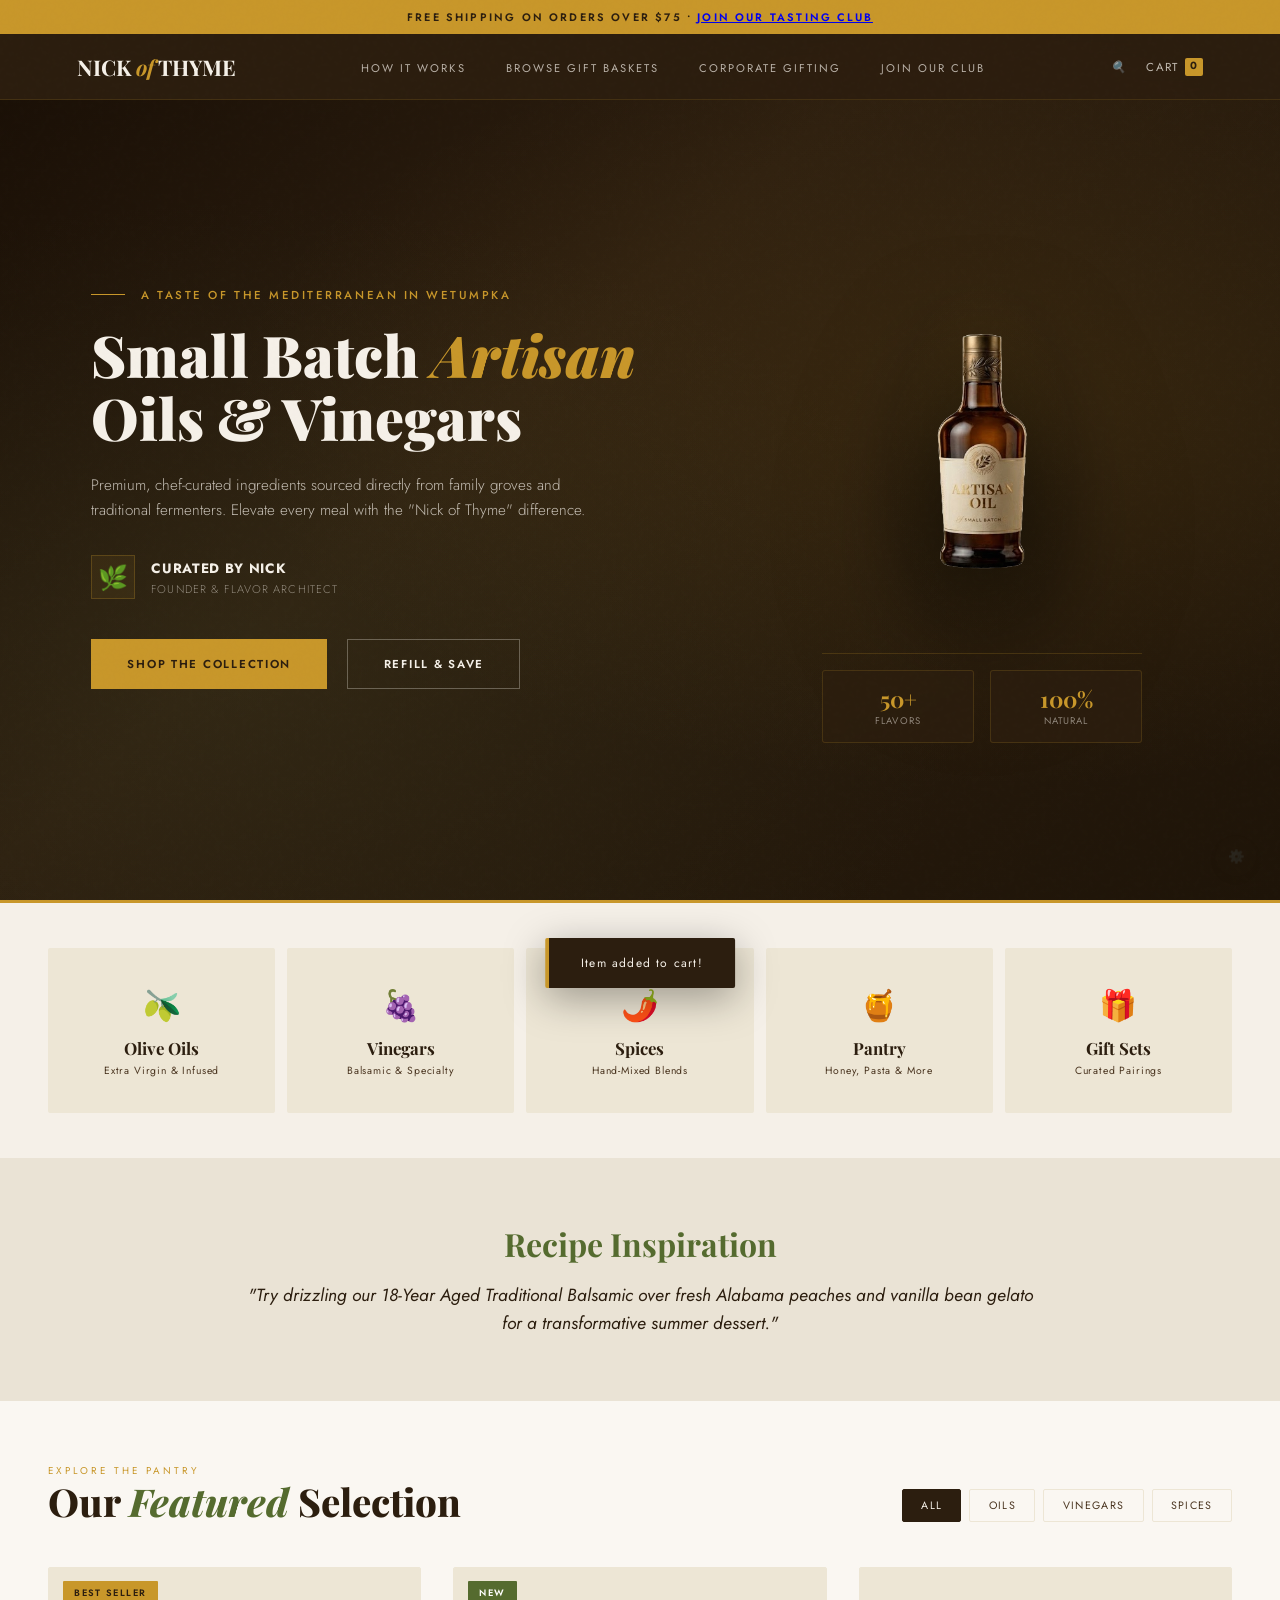
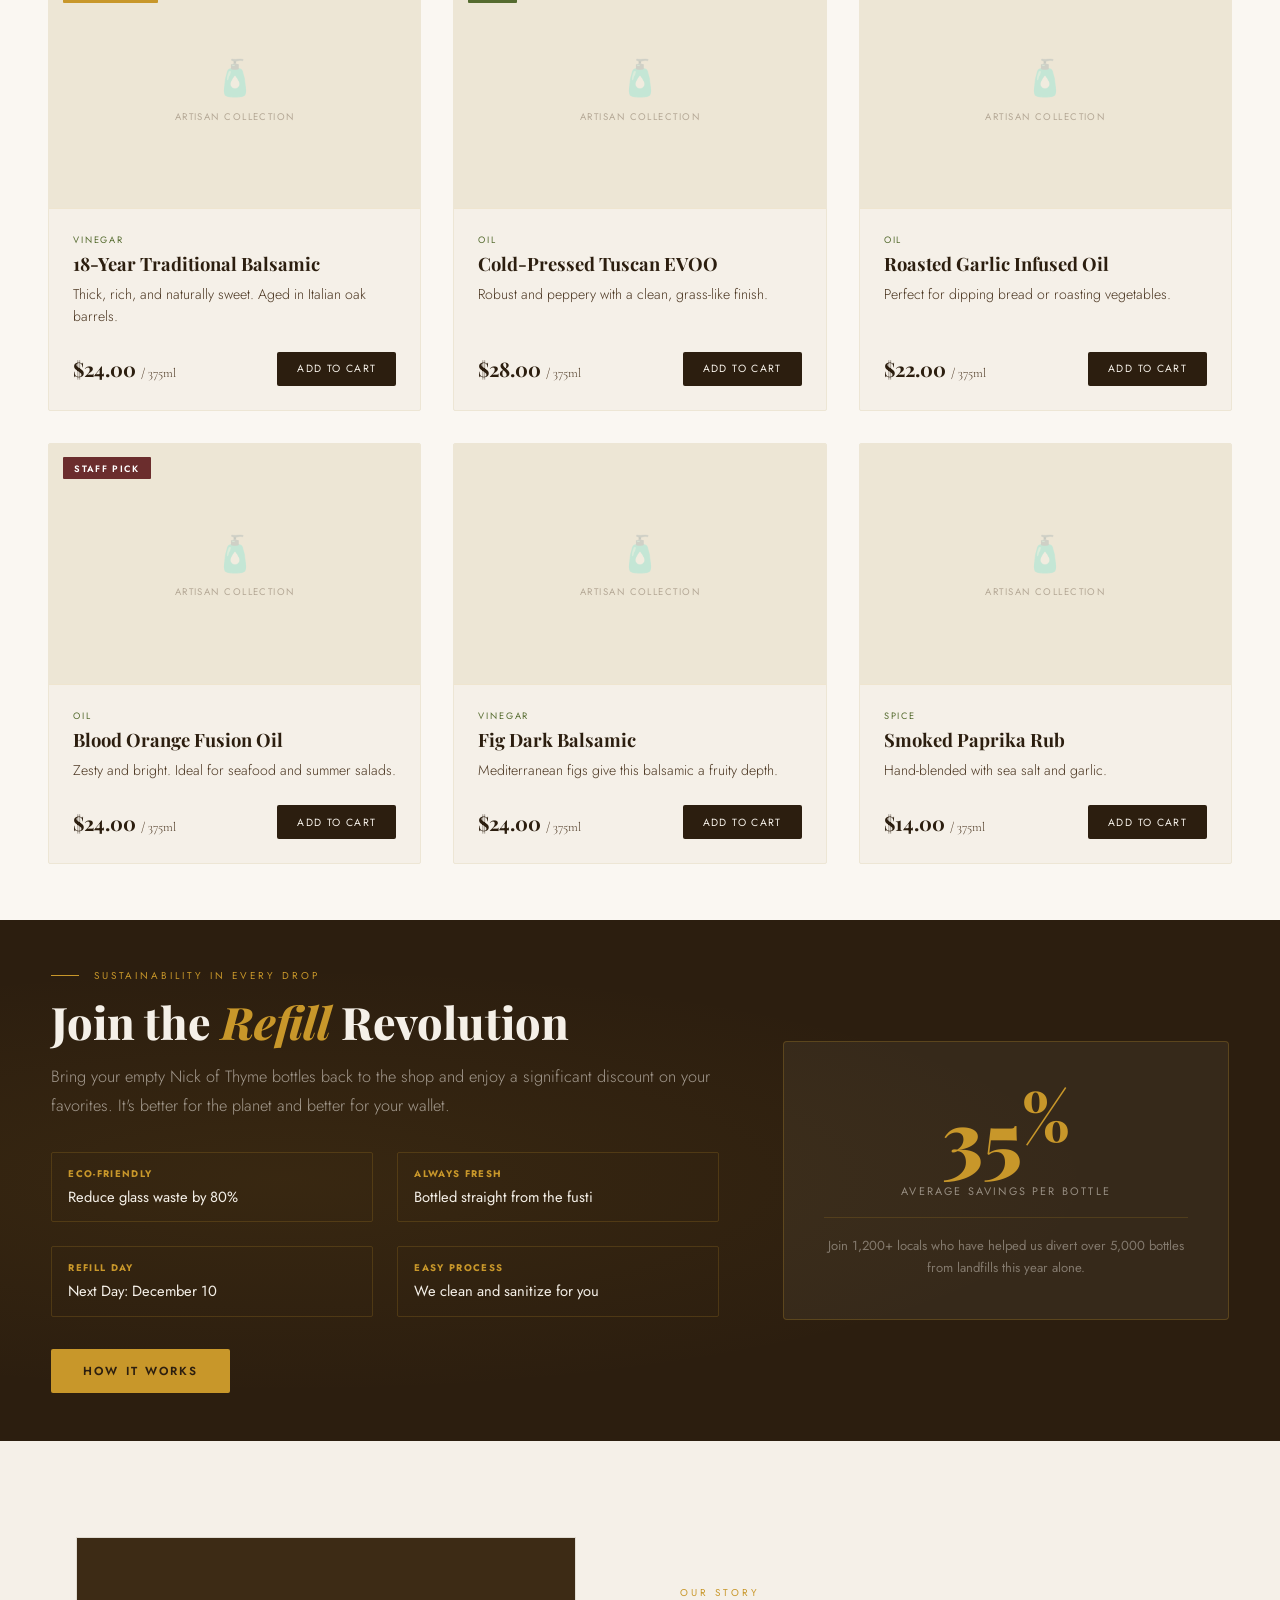
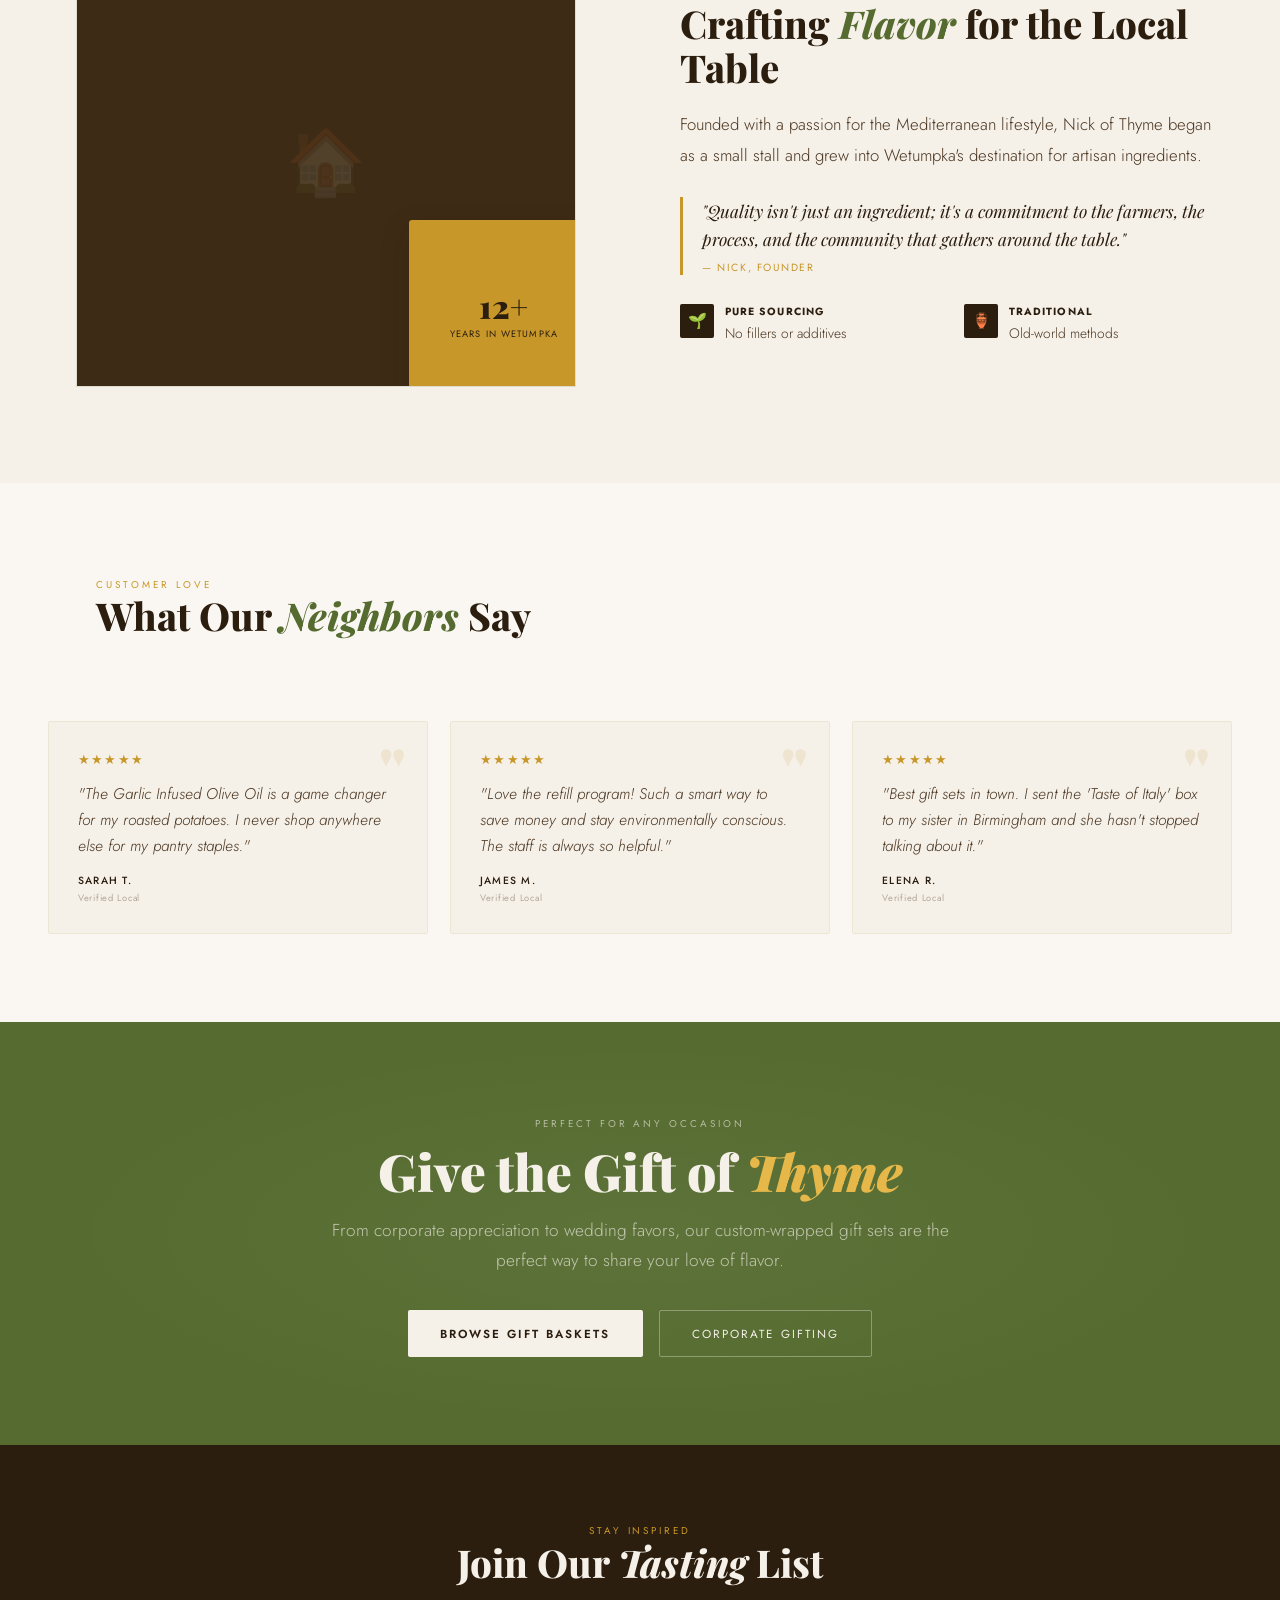
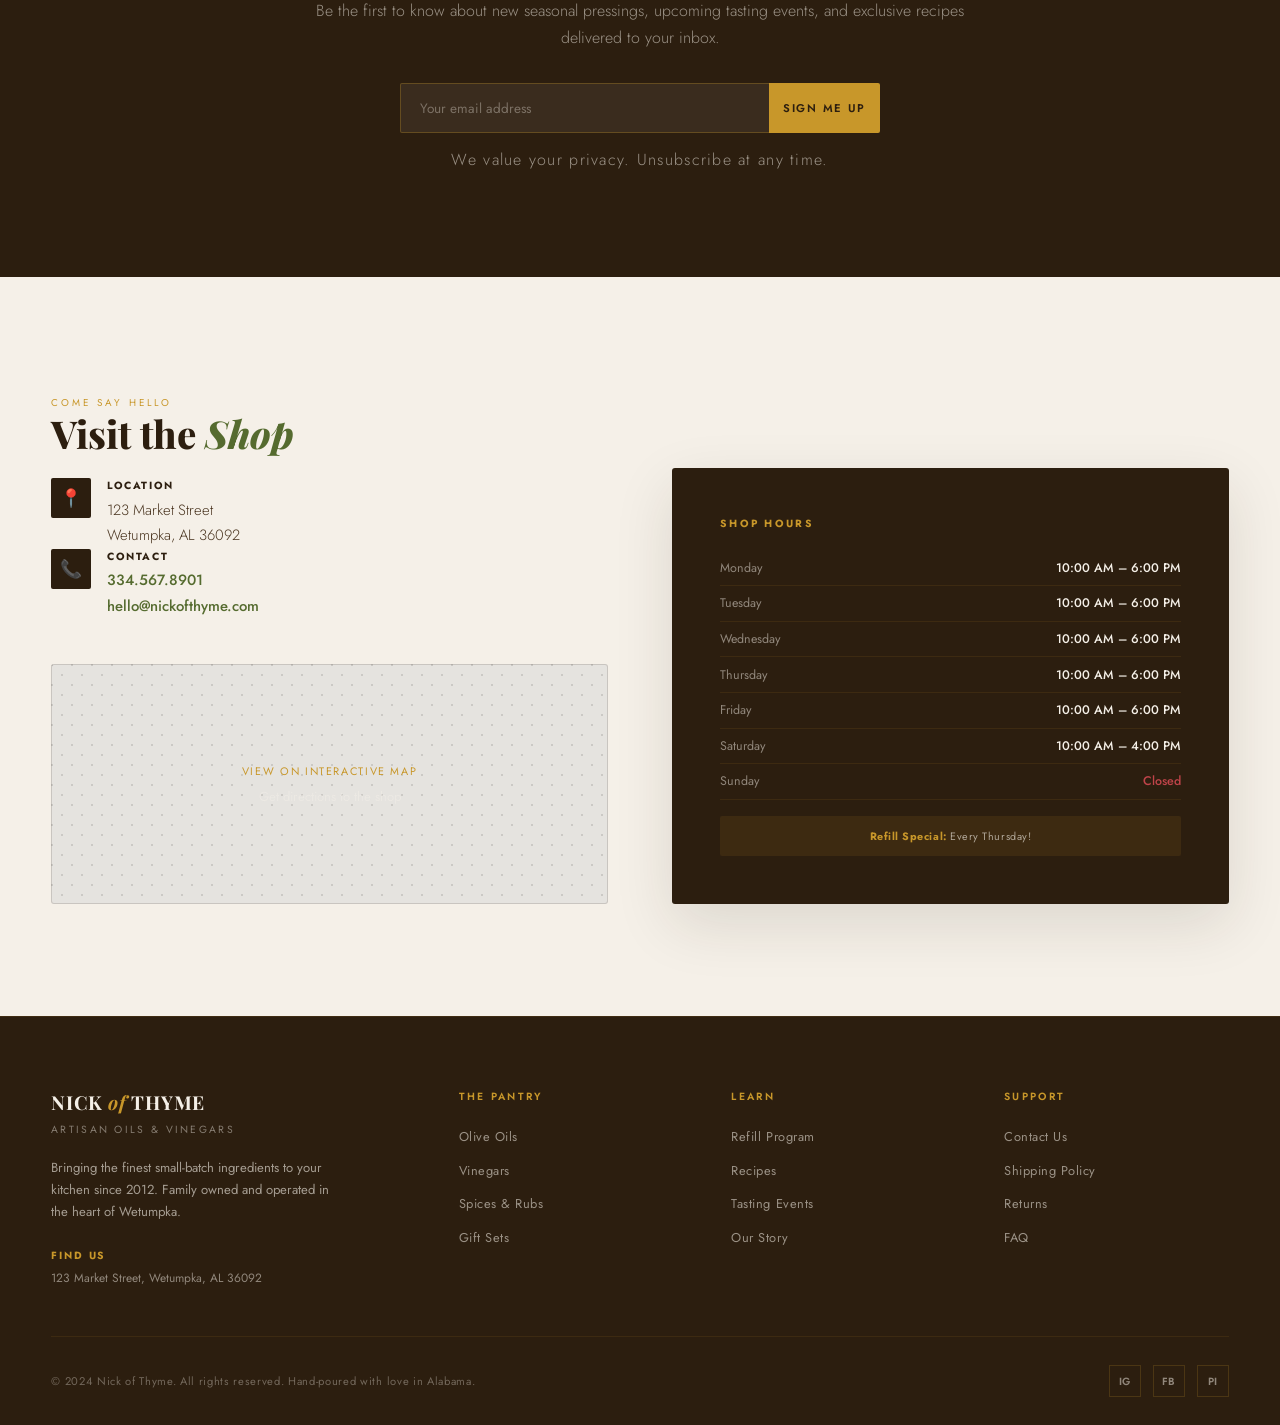
==== commit 43dbefa5: "updated hero stylng" ====
--- a/index.html
+++ b/index.html
@@ -13,7 +13,6 @@
     <link rel="stylesheet" href="css/main.css" />
     <link rel="stylesheet" href="css/components.css" />
     <link rel="stylesheet" href="css/layout.css" />
-    <link rel="stylesheet" href="css/fixes.css" />
 
     <script src="https://js.stripe.com/v3/"></script>
     <script>
@@ -26,73 +25,78 @@
     </script>
   </head>
   <body>
-    <div class="ann-bar" id="ann-bar-top">
-      FREE SHIPPING ON ORDERS OVER $75 •
-      <a href="#club">JOIN OUR TASTING CLUB</a>
+    <div class="viewport-wrapper">
+      <div class="ann-bar" id="ann-bar-top">
+        FREE SHIPPING ON ORDERS OVER $75 •
+        <a href="#club">JOIN OUR TASTING CLUB</a>
+      </div>
+
+      <div id="navbar-placeholder"></div>
+
+      <section class="hero">
+        <div class="hero-bg"></div>
+        <div class="hero-content">
+          <div class="hero-left">
+            <div class="hero-eyebrow">
+              A Taste of the Mediterranean in Wetumpka
+            </div>
+            <h1>Small Batch <em>Artisan</em> Oils & Vinegars</h1>
+            <p class="hero-sub">
+              Premium, chef-curated ingredients sourced directly from family
+              groves and traditional fermenters. Elevate every meal with the
+              "Nick of Thyme" difference.
+            </p>
+
+            <div class="hero-founder">
+              <div class="founder-avatar">🌿</div>
+              <div class="founder-info">
+                <strong>Curated by Nick</strong>
+                <span>Founder & Flavor Architect</span>
+              </div>
+            </div>
+
+            <div class="hero-ctas">
+              <a
+                href="#shop"
+                class="btn-primary"
+                aria-label="Shop our collection"
+                >Shop the Collection</a
+              >
+              <a
+                href="#refill"
+                class="btn-secondary"
+                aria-label="Learn about our refill program"
+                >Refill & Save</a
+              >
+            </div>
+          </div>
+
+          <div class="hero-visual">
+            <div class="bottle-scene">
+              <div class="bottle-glow"></div>
+              <div class="bottle-float">
+                <img
+                  src="images/artisan-oil-bottle.png"
+                  alt="Premium Artisan Olive Oil Bottle"
+                  class="bottle-image"
+                />
+              </div>
+            </div>
+
+            <div class="hero-badges">
+              <div class="h-badge">
+                <span class="num">50+</span>
+                <span class="txt">Flavors</span>
+              </div>
+              <div class="h-badge">
+                <span class="num">100%</span>
+                <span class="txt">Natural</span>
+              </div>
+            </div>
+          </div>
+        </div>
+      </section>
     </div>
-
-    <div id="navbar-placeholder"></div>
-
-    <section class="hero">
-      <div class="hero-bg"></div>
-      <div class="hero-content">
-        <div class="hero-left">
-          <div class="hero-eyebrow">
-            A Taste of the Mediterranean in Wetumpka
-          </div>
-          <h1>Small Batch <em>Artisan</em> Oils & Vinegars</h1>
-          <p class="hero-sub">
-            Premium, chef-curated ingredients sourced directly from family
-            groves and traditional fermenters. Elevate every meal with the "Nick
-            of Thyme" difference.
-          </p>
-
-          <div class="hero-founder">
-            <div class="founder-avatar">🌿</div>
-            <div class="founder-info">
-              <strong>Curated by Nick</strong>
-              <span>Founder & Flavor Architect</span>
-            </div>
-          </div>
-
-          <div class="hero-ctas">
-            <a href="#shop" class="btn-primary" aria-label="Shop our collection"
-              >Shop the Collection</a
-            >
-            <a
-              href="#refill"
-              class="btn-secondary"
-              aria-label="Learn about our refill program"
-              >Refill & Save</a
-            >
-          </div>
-        </div>
-
-        <div class="hero-visual">
-          <div class="bottle-scene">
-            <div class="bottle-glow"></div>
-            <div class="bottle-float">
-              <img
-                src="images/artisan-oil-bottle.png"
-                alt="Premium Artisan Olive Oil Bottle"
-                class="bottle-image"
-              />
-            </div>
-          </div>
-
-          <div class="hero-badges">
-            <div class="h-badge">
-              <span class="num">50+</span>
-              <span class="txt">Flavors</span>
-            </div>
-            <div class="h-badge">
-              <span class="num">100%</span>
-              <span class="txt">Natural</span>
-            </div>
-          </div>
-        </div>
-      </div>
-    </section>
 
     <section class="cats">
       <div class="cats-inner">
--- a/css/components.css
+++ b/css/components.css
@@ -2,14 +2,13 @@
    ── 1. HERO SECTION ──
    ========================================================================== */
 .hero {
-  min-height: 100vh;
+  min-height: 100dvh;
   background: var(--bark);
   position: relative;
   display: flex;
   align-items: center;
+  justify-content: center;
   overflow: hidden;
-  padding-top: 90px; /* Safe start padding to capture header blocks natively */
-  padding-bottom: 40px;
 }
 
 .hero-bg {
--- a/css/layout.css
+++ b/css/layout.css
@@ -153,17 +153,11 @@
    3. HERO REGION: SYSTEM ARCHITECTURE
    ========================================================================== */
 .hero {
-  min-height: 60vh;
   width: 100%;
   box-sizing: border-box;
+  /* Protects your hero content from being hidden under the fixed headers */
   padding-top: 140px !important;
   padding-bottom: 4rem !important;
-  display: flex;
-  align-items: center;
-  justify-content: center;
-  position: relative;
-  overflow: hidden;
-  background: var(--bark);
 }
 
 .hero-content {
